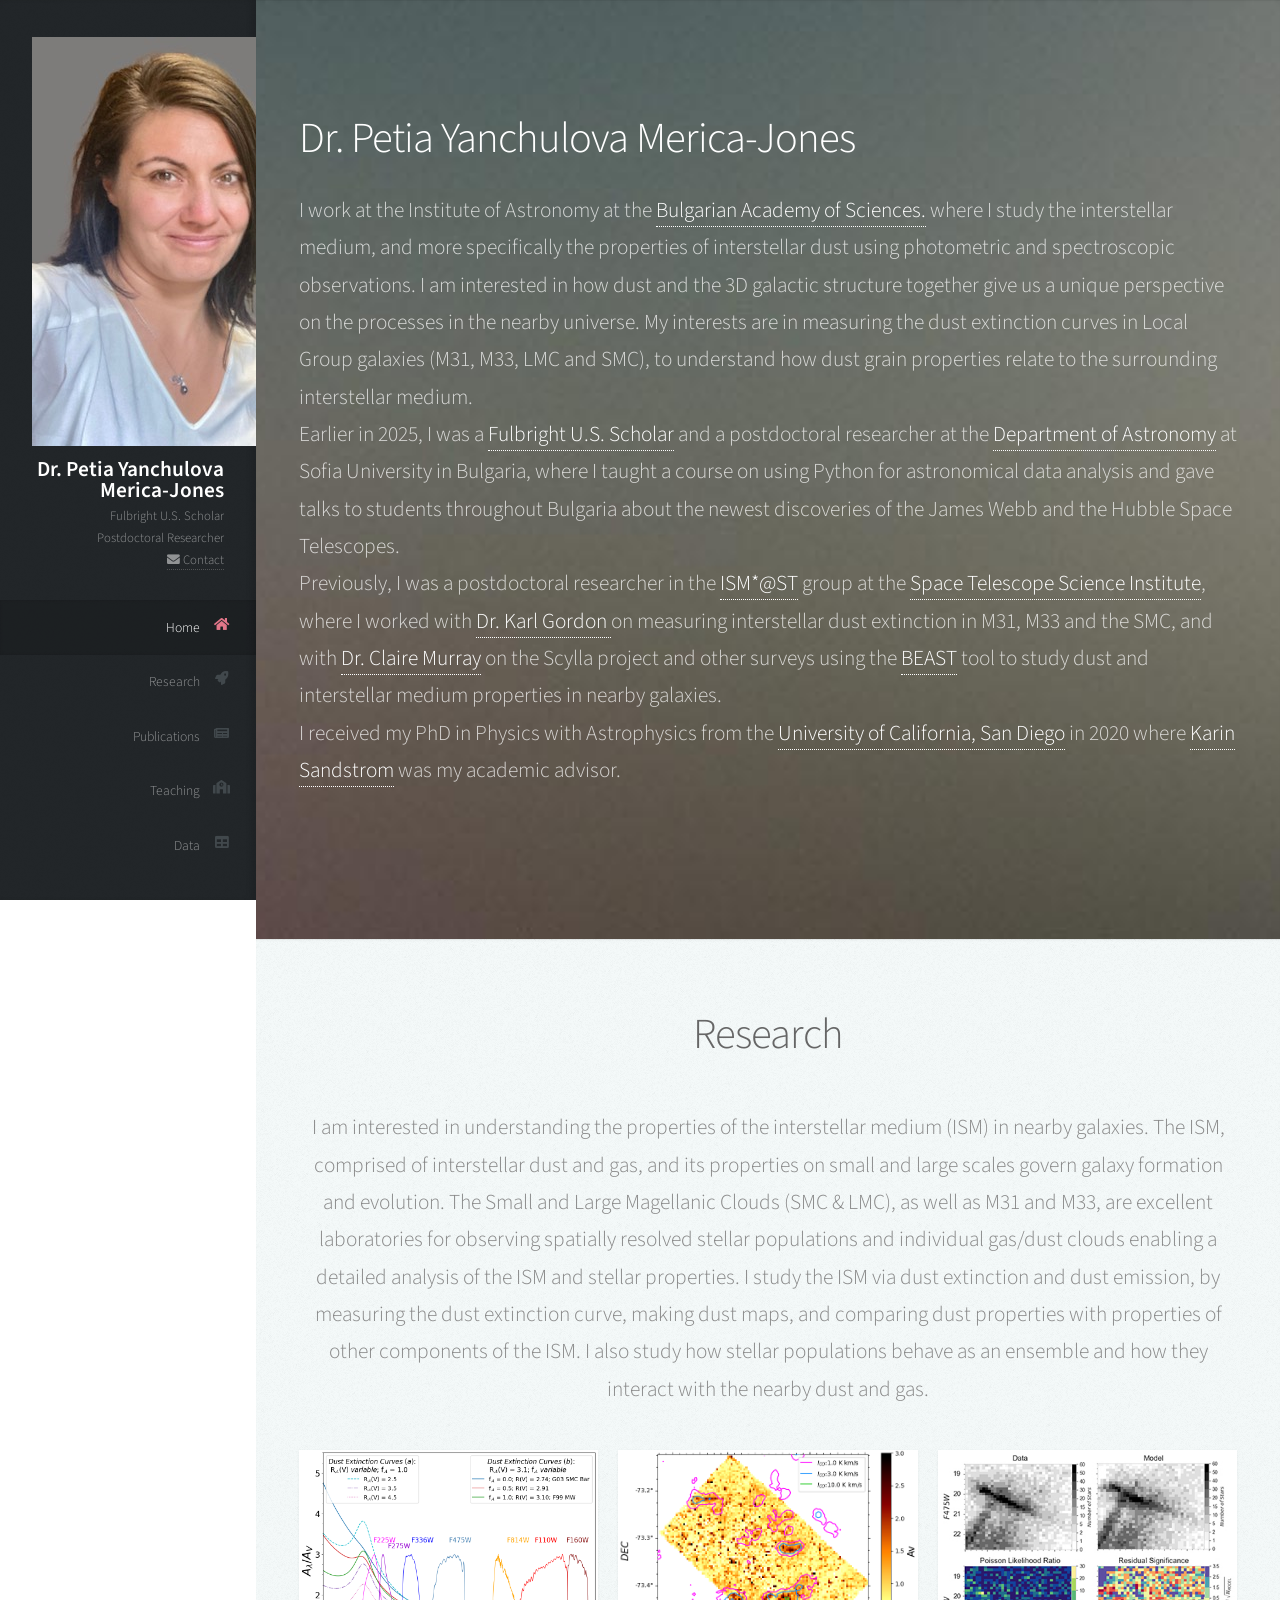
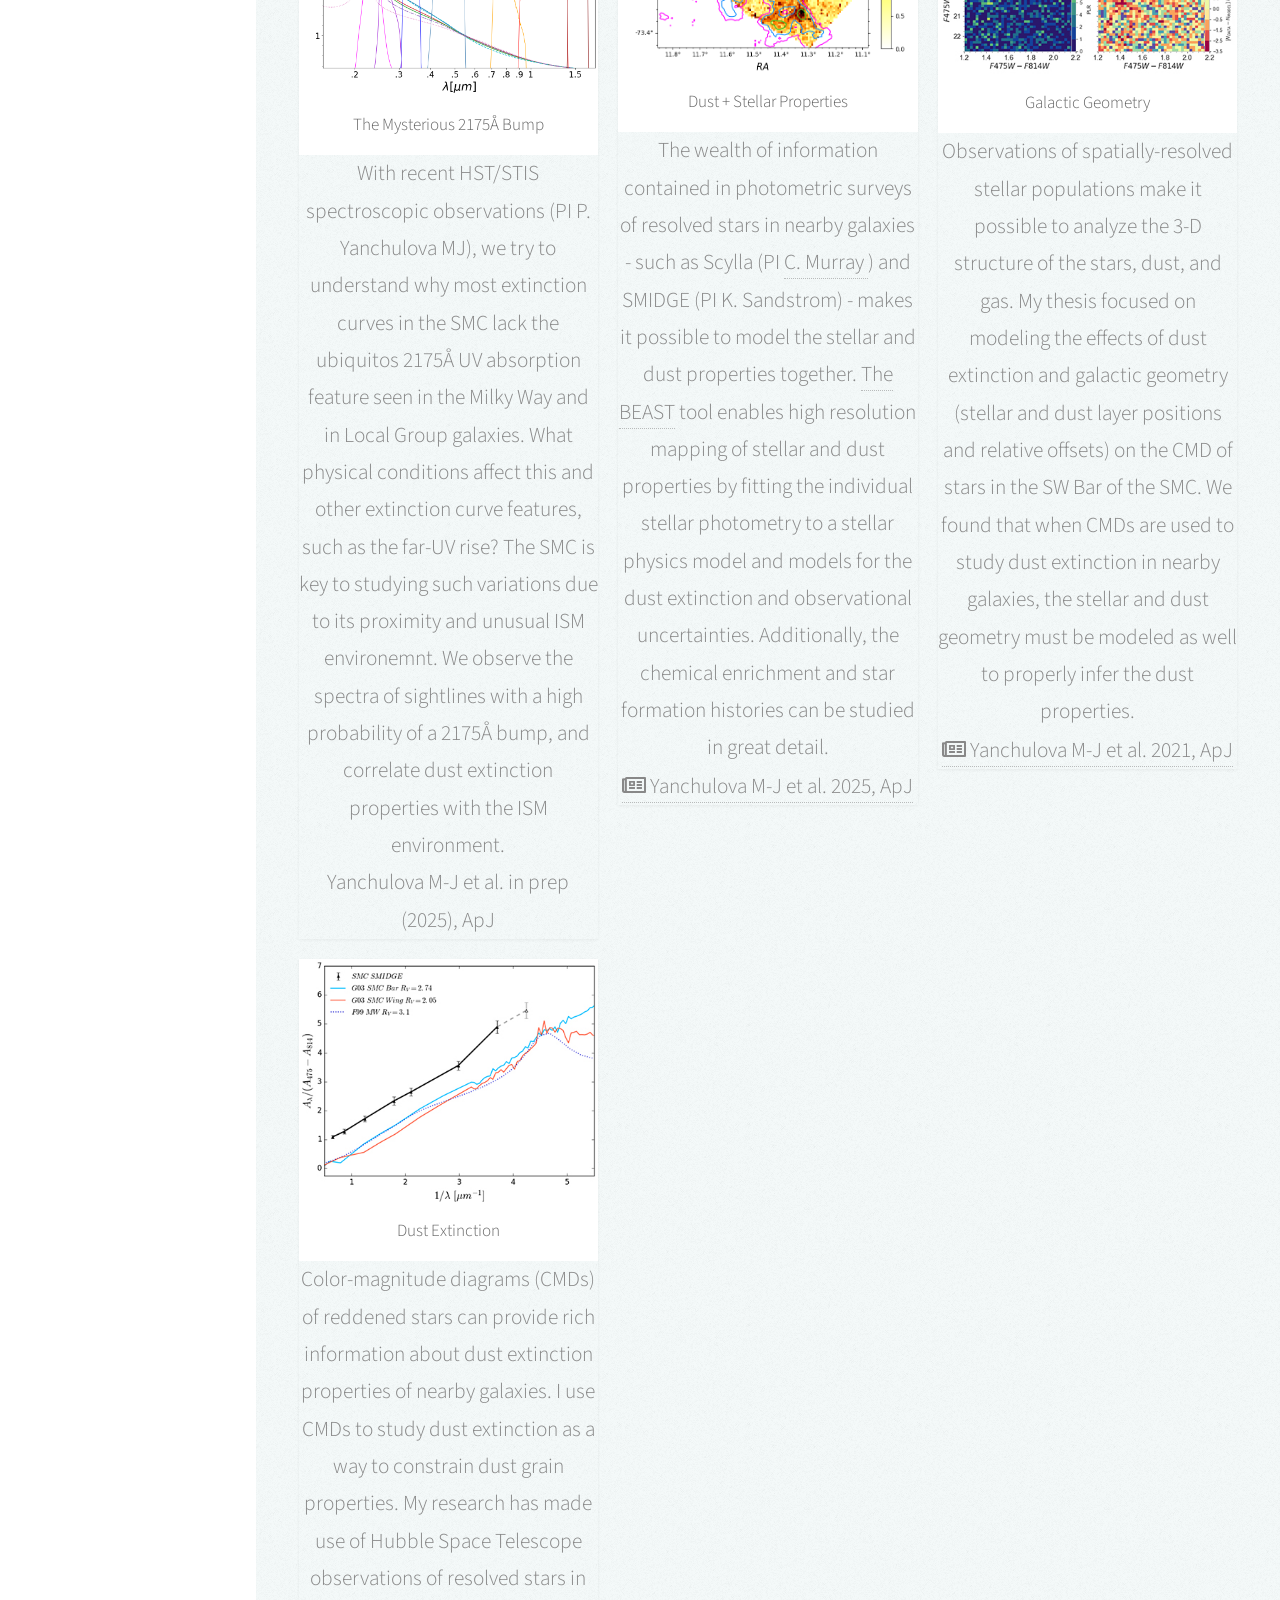
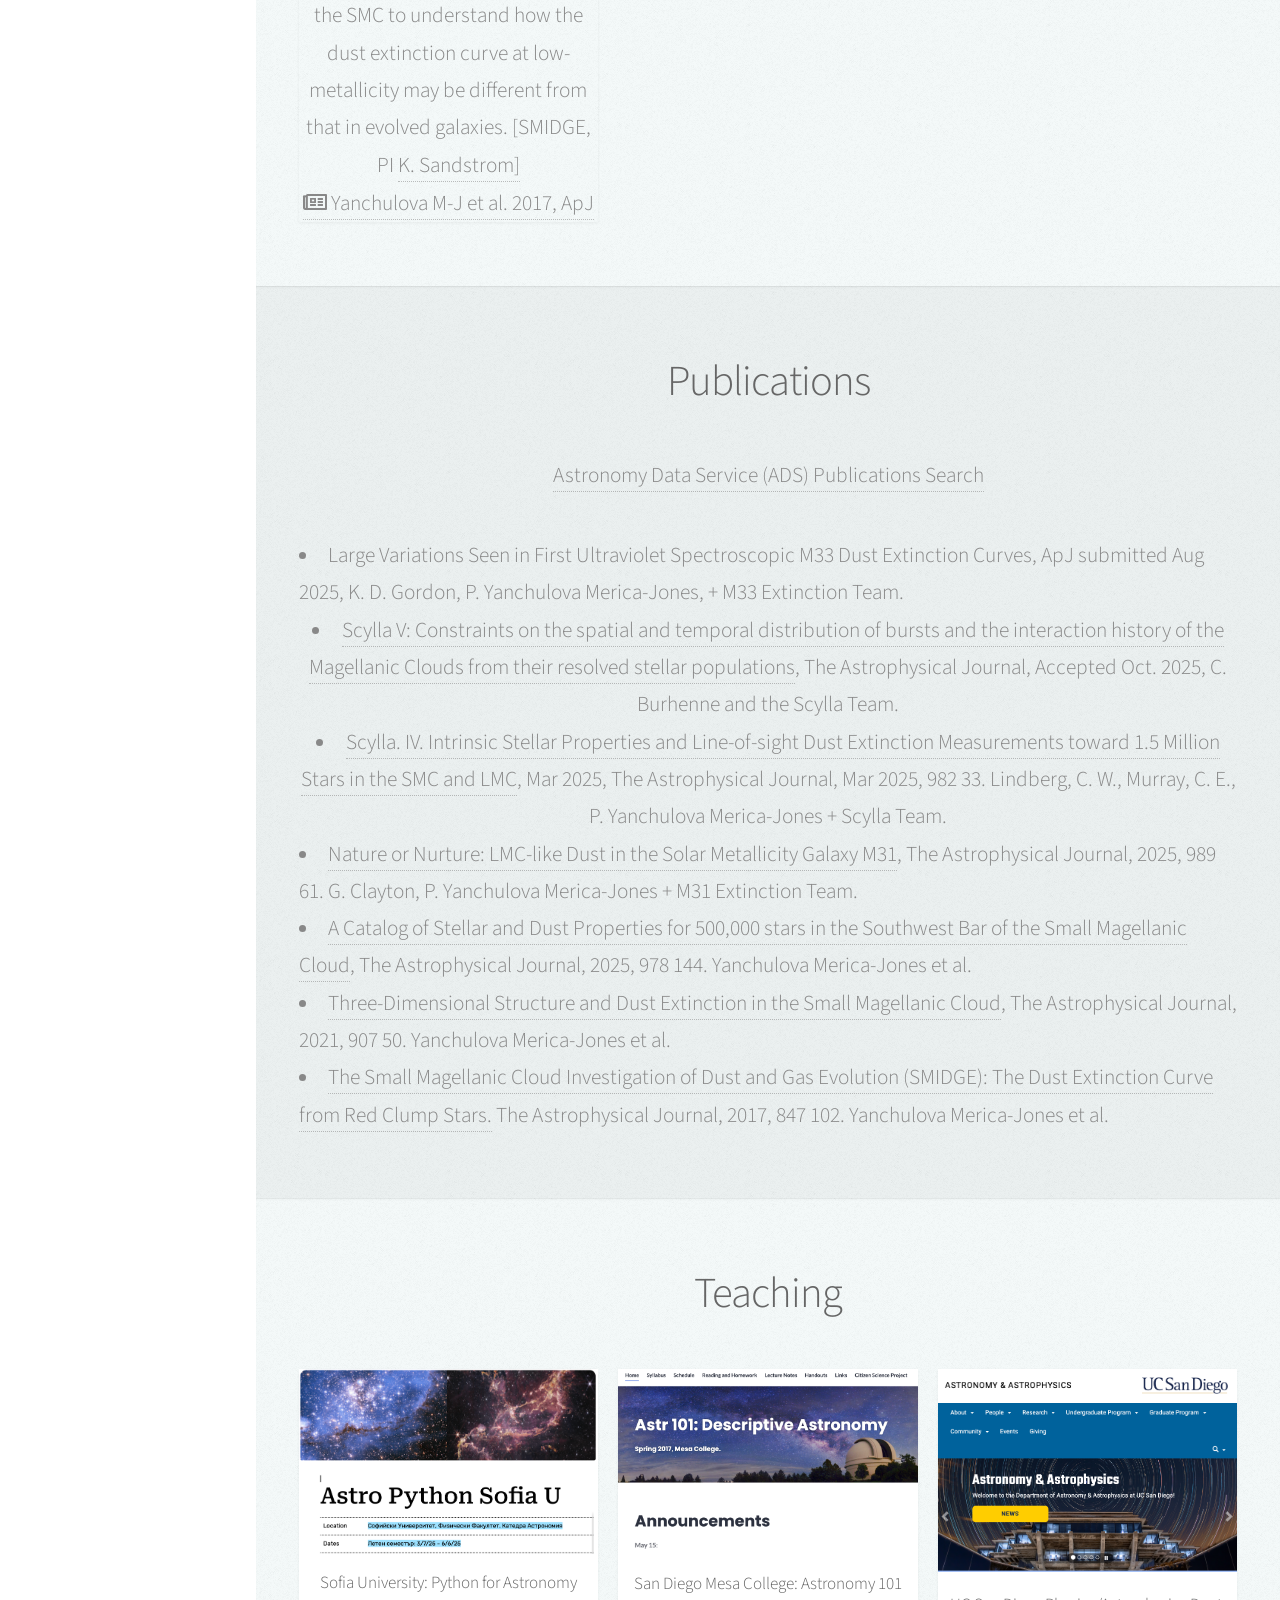
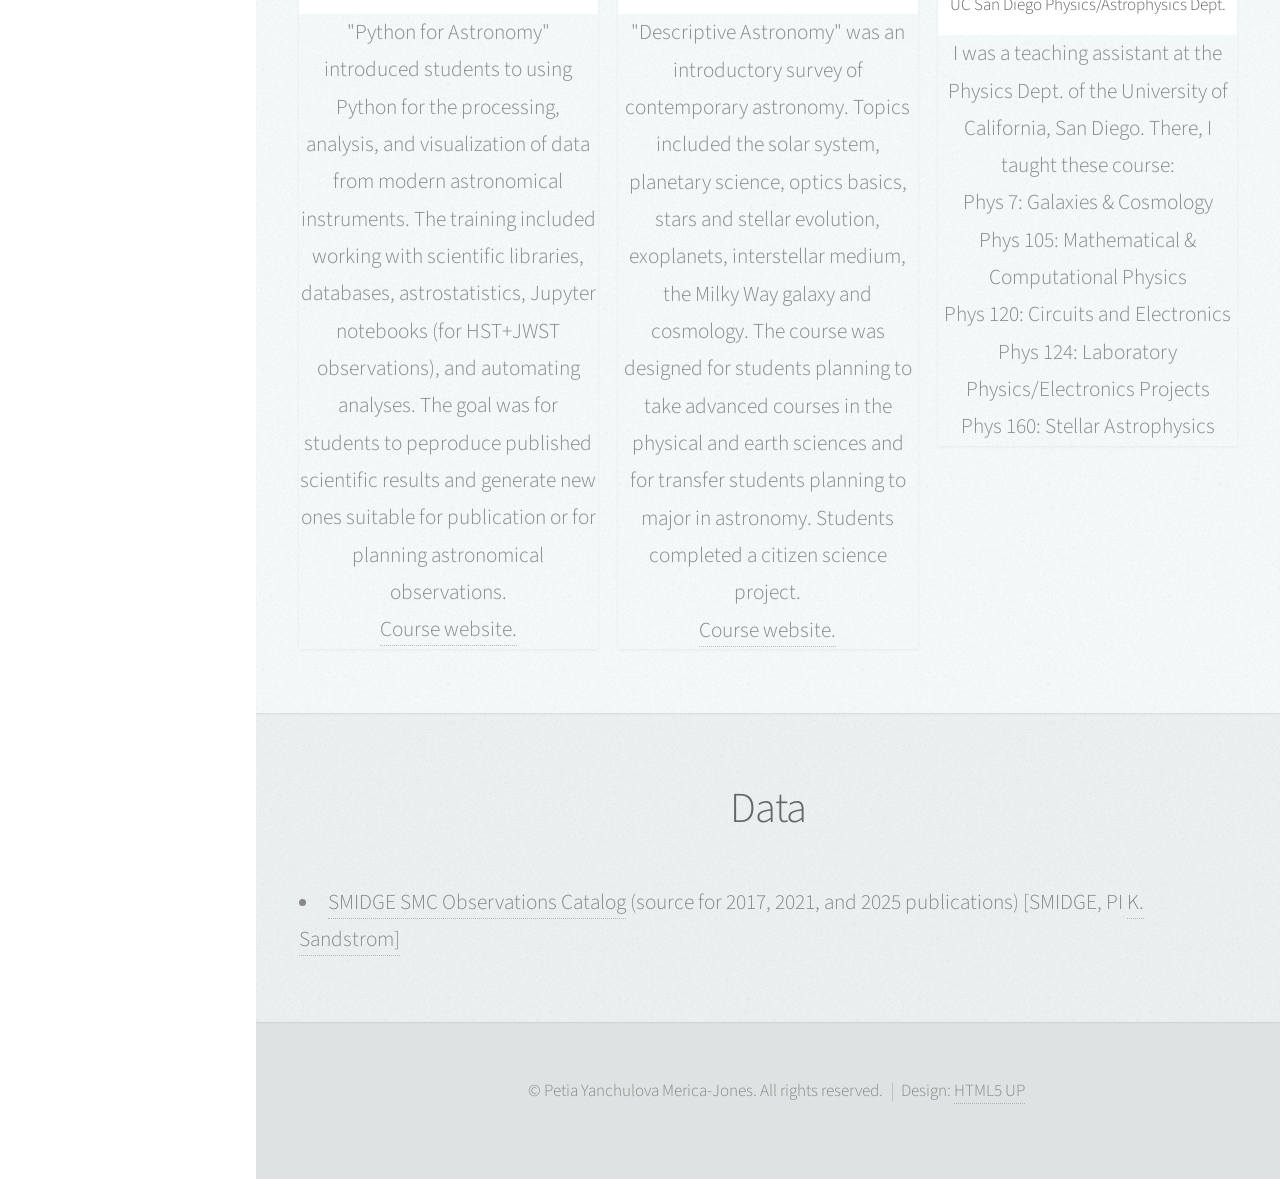
==== index.html @ a38a1e14 "more pub" ====
<!DOCTYPE HTML>
<!--
	Prologue by HTML5 UP
	html5up.net | @ajlkn
	Free for personal and commercial use under the CCA 3.0 license (html5up.net/license)

	<li><a href="#" id="about-link"><span class="icon solid fa-user">CV</span></a></li>
	<li><a href="#contact" id="contact-link"><span class="icon solid fa-envelope">Contact</span></a></li>

-->
<html>
	<head>
		<title>Dr. Yanchulova Merica-Jones | STScI</title>
		<meta charset="utf-8" />
		<meta name="viewport" content="width=device-width, initial-scale=1, user-scalable=no" />
		<link rel="stylesheet" href="assets/css/main.css" />
	</head>
	<body class="is-preload">

		<!-- Header -->
			<div id="header">

				<div class="top">

					<!-- Logo -->
						<div id="logo">
							<img src="images/petia_stsci_2023.jpg"/>
							<h1 id="title">Dr. Petia Yanchulova Merica-Jones</h1>
							<p>Fulbright U.S. Scholar</p>
							<p>Postdoctoral Researcher</p>
							<p><a href="mailto:petiay@gmail.com"> <span class="icon solid fa-envelope">  Contact</span></a>
						</div>

					<!-- Nav -->
						<nav id="nav">
							<ul>
								<li><a href="#top" id="top-link"><span class="icon solid fa-home">Home</span></a></li>
								<li><a href="#research" id="research-link"><span class="icon solid fa-rocket">Research</span></a></li>
								<li><a href="#publications" id="publications-link"><span class="icon solid fa-newspaper">Publications</span></a></li>
								<li><a href="#teaching" id="teaching-link"><span class="icon solid fa-school">Teaching</span></a></li>
								<li><a href="#data" id="data-link"><span class="icon solid fa-table">Data</span></a></li>
							</ul>
						</nav>

				</div>

				<div class="bottom">

					<!-- Social Icons -->
						<ul class="icons">
							<li><a href="https://github.com/petiay/" target="_blank" class="icon brands fa-github"><span class="label">Github</span></a></li>
							<li><a href="https://orcid.org/0000-0002-9912-6046/" target="_blank" class="icon brands fa-id-card-o"><span class="label">ORCID</span></a></li>
						</ul>

				</div>

			</div>

		<!-- Main -->
			<div id="main">

				<!-- Intro -->
					<section id="top" class="one dark cover">
						<div class="container">

							<header>
								<h2 style="text-align:left", class="alt"><strong>Dr. Petia Yanchulova Merica-Jones</strong> </h2>
								<p style="text-align:left" >
									I work at the Institute of Astronomy at the <a href="http://astro.bas.bg/"
									target="_blank">Bulgarian Academy of Sciences.</a> where I study the interstellar
									medium, and more specifically the properties of interstellar dust using photometric
									and spectroscopic observations. I am interested in how dust and the 3D galactic
									structure together give us a unique perspective on the processes in the nearby universe.
									My interests are in measuring the dust extinction curves in Local Group galaxies
									(M31, M33, LMC and SMC), to understand how dust grain properties relate to the
									surrounding interstellar medium. <br />
									Earlier in 2025, I was a <a href="https://www.fulbright.bg" target="_blank">Fulbright U.S. Scholar</a>
									and a postdoctoral researcher at the <a href="http://astro.phys.uni-sofia.bg/"
									target="_blank">Department of Astronomy</a>
									at Sofia University in Bulgaria, where I taught a course on using Python for
									astronomical data analysis and gave talks to students throughout Bulgaria
									about the newest discoveries of the James Webb and the Hubble Space Telescopes. <br />
									Previously, I was a postdoctoral researcher in the
									<a href="https://sites.google.com/view/ism-stsci/" target="_blank">ISM*@ST</a>
									group at the <a href="http://www.stsci.edu/" target="_blank">Space Telescope Science Institute</a>,
									where I worked with <a href="https://karllark.github.io" target = "_blank">Dr. Karl Gordon </a>
									on measuring interstellar dust extinction in M31, M33 and the SMC, and with
									<a href="https://cmurray-astro.github.io/" target="_blank">Dr. Claire Murray</a>
									on the Scylla project and other surveys using the
									<a href="https://beast.readthedocs.io/en/latest/" target="_blank">BEAST</a> tool to
									study dust and interstellar medium properties in nearby galaxies. <br />
									I received my PhD in Physics with Astrophysics from the <a href="https://astro.ucsd.edu"
									target="_blank">University of California, San Diego</a> in 2020 where
									<a href="https://karinsandstrom.github.io/" target="_blank">Karin Sandstrom</a>
									was my academic advisor.</p>
							</header>

							<!-- <footer>
								<a href="#research" class="button scrolly">Learn More</a>
							</footer> -->

						</div>
					</section>

				<!-- Research -->
					<section id="research" class="two">
						<div class="container">

							<header>
								<h2>Research</h2>
							</header>

							<p>I am interested in understanding the properties of the interstellar medium (ISM) in nearby
								galaxies. The ISM, comprised of interstellar dust and gas, and its properties on small
								and large scales govern galaxy formation and evolution. The Small and Large Magellanic
								Clouds (SMC & LMC), as well as M31 and M33, are excellent laboratories for
								observing spatially resolved stellar populations and individual gas/dust clouds enabling
								a detailed analysis of the ISM and stellar properties. I study the ISM via dust
								extinction and dust emission, by measuring the dust extinction curve, making dust maps,
								and comparing dust properties with properties of other components of the ISM. I also
								study how stellar populations behave as an ensemble and how they interact with the
								nearby dust and gas.</p>

							<div class="row">
								<div class="col-4 col-12-mobile">
									<article class="item">
										<a href="#" class="image fit"><img src="images/rv_fa_vary_bands.png" alt="" /></a>
										<header>
											<h3>The Mysterious 2175&angst; Bump</h3>
										</header>
										<p>
											With recent HST/STIS spectroscopic observations (PI P. Yanchulova MJ),
											we try to understand why most extinction curves in the SMC lack the
											ubiquitos 2175&angst; UV absorption feature seen in the
											Milky Way and in Local Group galaxies. What physical conditions affect
											this and other extinction curve features, such as the far-UV rise? The SMC
											is key to studying such variations due to its proximity and unusual ISM
											environemnt. We observe the spectra of sightlines with a high probability
											of a 2175&angst; bump, and correlate dust extinction properties with
											the ISM environment. <br />
											Yanchulova M-J et al. in prep (2025), ApJ</span></a>
										</p>
									</article>
								</div>


								<div class="col-4 col-12-mobile">
									<article class="item">
										<a href="#" class="image fit"><img src="images/co_av_map_contours_full_grid_deg.png" alt="" /></a>
										<header>
											<h3>Dust + Stellar Properties</h3>
										</header>
										<p>
											The wealth of information contained in photometric surveys of resolved stars
											in nearby galaxies - such as Scylla
											(PI <a href="https://cmurray-astro.github.io/#" target="_blank">C. Murray </a>)
											and SMIDGE (PI K. Sandstrom) - makes it possible to model the stellar and dust properties together.
											<a href="https://github.com/BEAST-Fitting/beast" target="_blank">The BEAST</a>
											tool enables high resolution mapping of stellar and dust properties
											by fitting the individual stellar photometry to a stellar physics model
											and models for the dust extinction and observational uncertainties.
											Additionally, the chemical enrichment and star formation histories can be
											studied in great detail. <br />
											<a href="https://ui.adsabs.harvard.edu/abs/2025ApJ...978..144Y/abstract" target="_blank"><span class="icon regular fa-newspaper">  Yanchulova M-J et al. 2025, ApJ</span></a>
										</p>
									</article>
								</div>
								<div class="col-4 col-12-mobile">
									<article class="item">
										<a href="#" class="image fit"><img src="images/smc_cmd_panel_sm.jpg" alt="" /></a>
										<header>
											<h3>Galactic Geometry</h3>
										</header>
										<p> Observations of spatially-resolved stellar populations make it possible to
											analyze the 3-D structure of the stars, dust, and gas. My thesis focused on
											modeling the effects of dust extinction and galactic geometry (stellar and
											dust layer positions and relative offsets) on the CMD of stars	in the SW
											Bar of the SMC. We found that when CMDs are used to study dust extinction in
											nearby galaxies, the stellar and dust geometry must be modeled as well to
											properly infer the dust properties. <br />
											<a href="https://ui.adsabs.harvard.edu/abs/2020arXiv201011181Y/abstract" target="_blank"><span class="icon regular fa-newspaper">  Yanchulova M-J et al. 2021, ApJ</span></a>
											<!-- One advantage of
											photometry-based dust extinction measurements is that they provide an
											independent way to measure the dust mass inferred from IR emission through
											dust modelling. -->
										</p>
									</article>
								</div>
								<div class="col-4 col-12-mobile">
									<article class="item">
										<a href="#" class="image fit"><img src="images/smc_rc_curves_sm.jpg" alt="" /></a>
										<header>
											<h3>Dust Extinction</h3>
										</header>
										<p> Color-magnitude diagrams (CMDs) of reddened stars can provide rich
											information about dust extinction properties of nearby galaxies. I use CMDs
											to study dust extinction as a way to constrain dust grain properties. My
											research has made use of Hubble Space Telescope observations of resolved
											stars in the SMC to understand how the dust extinction curve at
											low-metallicity may be different from that in evolved galaxies.
											[SMIDGE, PI <a href="https://karinsandstrom.github.io/" target="_blank">K. Sandstrom] </a><br />
											<a href="https://ui.adsabs.harvard.edu/abs/2017ApJ...847..102Y/abstract" target="_blank"><span class="icon regular fa-newspaper">  Yanchulova M-J et al. 2017, ApJ</span></a>
										</p>
									</article>
								</div>
							</div>

						</div>
					</section>

				<!-- Publications -->
					<section id="publications" class="three">
						<div class="container">

							<header>
								<h2>Publications</h2>
							</header>

							<p><a href="https://ui.adsabs.harvard.edu/search/q=author%3A(%22Yanchulova%22%20OR%20%22Yanchulova%20Merica-Jones%2C%20Petia%22)&sort=date%20desc%2C%20bibcode%20desc&p_=0" target="_blank">Astronomy Data Service (ADS) Publications Search</a></p>

									<li style="text-align:left;">Large Variations Seen in First Ultraviolet Spectroscopic M33 Dust
										Extinction Curves, ApJ submitted Aug 2025, K. D. Gordon, P. Yanchulova Merica-Jones,
										+ M33 Extinction Team.  </li>
									<li style="..."><a href="https://ui.adsabs.harvard.edu/link_gateway/2025arXiv251102947B/EPRINT_PDF"
										target="_blank">Scylla V: Constraints on the spatial and temporal distribution
										of bursts and the interaction history of the Magellanic Clouds from their
										resolved stellar populations</a>, The Astrophysical Journal, Accepted Oct. 2025,
										C. Burhenne and the Scylla Team.</li>
									<li style="..."><a href=""
										target="_blank">Scylla. IV. Intrinsic Stellar Properties and Line-of-sight Dust
										Extinction Measurements toward 1.5 Million Stars in the SMC and LMC</a>, Mar 2025,
										The Astrophysical Journal, Mar 2025, 982 33. Lindberg, C. W., Murray, C. E.,
										P. Yanchulova Merica-Jones + Scylla Team.
										</li>
									<li style="text-align:left"><a href="https://iopscience.iop.org/article/10.3847/1538-4357/adef45"
										target="_blank">Nature or Nurture: LMC-like Dust in the Solar Metallicity
										Galaxy M31</a>, The Astrophysical Journal, 2025, 989 61. G. Clayton,
										P. Yanchulova Merica-Jones + M31 Extinction Team. </li>
									<li style="text-align:left"><a href="https://ui.adsabs.harvard.edu/abs/2025ApJ...978..144Y/abstract"
										target="_blank">A Catalog of Stellar and Dust Properties for 500,000 stars in
										the Southwest Bar of the Small Magellanic Cloud</a>, The Astrophysical Journal,
										2025, 978 144. Yanchulova Merica-Jones et al. </li>
									<li style="text-align:left"><a href="https://ui.adsabs.harvard.edu/abs/2021ApJ...907...50Y/abstract"
										target="_blank">Three-Dimensional Structure and Dust Extinction in the
										Small Magellanic Cloud</a>, The Astrophysical Journal, 2021, 907 50. Yanchulova
										Merica-Jones et al. </li>
									<li style="text-align:left"><a href="https://ui.adsabs.harvard.edu/abs/2017ApJ...847..102Y/abstract"
										target="_blank">The Small Magellanic Cloud Investigation of Dust and Gas
										Evolution (SMIDGE): The Dust Extinction Curve from Red Clump Stars.</a> The
										Astrophysical Journal, 2017, 847 102. Yanchulova Merica-Jones et al.</li>
						</div>
					</section>

				<!-- Teaching -->
					<section id="teaching" class="two">
						<div class="container">

							<header>
								<h2>Teaching</h2>
							</header>

							<div class="row">
								<div class="col-4 col-12-mobile">
									<article class="item">
										<a href="#" class="image fit"><img src="images/python_astro_course_su.png" alt="" /></a>
										<header>
											<h3>Sofia University: Python for Astronomy</h3>
										</header>
										<p>
											"Python for Astronomy" introduced students to using Python for the processing,
											analysis, and visualization of data from modern astronomical instruments.
											The training included working with scientific libraries, databases,
											astrostatistics, Jupyter notebooks (for HST+JWST observations), and
											automating analyses. The goal was for students to реproduce published
											scientific results and generate new ones suitable for publication or for
											planning astronomical observations. <br />
											<a href="https://docs.google.com/document/d/10xjzrFeqm5jGZluXE59zGg_S-NEKFUa2pqZrw3KDKjk/edit?tab=t.vzjaxxn6xccl"
										target="_blank">Course website.</a>
										</p>
									</article>
								</div>

								<div class="col-4 col-12-mobile">
									<article class="item">
										<a href="#" class="image fit"><img src="images/astro_101_course_mesa.png" alt="" /></a>
										<header>
											<h3>San Diego Mesa College: Astronomy 101</h3>
										</header>
										<p>
											"Descriptive Astronomy" was an introductory survey of contemporary astronomy.
											Topics included the solar system, planetary science, optics basics, stars and
											stellar evolution, exoplanets, interstellar medium, the Milky Way galaxy and
											cosmology. The course was designed for students planning to take advanced
											courses in the physical and earth sciences and for transfer students
											planning to major in astronomy. Students completed a citizen science project. <br />
											<a href="https://astr101.wordpress.com" target="_blank">Course website.</a>
										</p>
									</article>
								</div>

								<div class="col-4 col-12-mobile">
									<article class="item">
										<a href="#" class="image fit"><img src="images/ucsd_astro_physics.png" alt="" /></a>
										<header>
											<h3>UC San Diego Physics/Astrophysics Dept.</h3>
										</header>
										<p>
											I was a teaching assistant at the Physics Dept. of the University of
											California, San Diego. There, I taught these course: <br />
											Phys 7:   Galaxies & Cosmology <br />
											Phys 105: Mathematical & Computational Physics <br />
											Phys 120: Circuits and Electronics <br />
											Phys 124: Laboratory Physics/Electronics Projects <br />
											Phys 160: Stellar Astrophysics <br />
										</p>
									</article>
								</div>

							</div>
						</div>
					</section>


				<!-- Data -->
					<section id="data" class="three">
						<div class="container">

							<header>
								<h2>Data</h2>
							</header>

									<li style="text-align:left"><a href="https://tinyurl.com/smc-smidge"
										target="_blank">SMIDGE SMC Observations Catalog</a> (source for 2017, 2021, and 2025 publications)
									[SMIDGE, PI <a href="https://karinsandstrom.github.io/" target="_blank">K. Sandstrom] </a> </li>

						</div>
					</section>
			</div>

		<!-- Footer -->
			<div id="footer">

				<!-- Copyright -->
					<ul class="copyright">
						<li>&copy; Petia Yanchulova Merica-Jones. All rights reserved.</li><li>Design: <a href="http://html5up.net" target="_blank">HTML5 UP</a></li>
					</ul>

			</div>

		<!-- Scripts -->
			<script src="assets/js/jquery.min.js"></script>
			<script src="assets/js/jquery.scrolly.min.js"></script>
			<script src="assets/js/jquery.scrollex.min.js"></script>
			<script src="assets/js/browser.min.js"></script>
			<script src="assets/js/breakpoints.min.js"></script>
			<script src="assets/js/util.js"></script>
			<script src="assets/js/main.js"></script>

	</body>
</html>
---- assets/css/main.css ----
@import url("fontawesome-all.min.css");
@import url("https://fonts.googleapis.com/css?family=Source+Sans+Pro:300,300italic,400,600");

/*
	Prologue by HTML5 UP
	html5up.net | @ajlkn
	Free for personal and commercial use under the CCA 3.0 license (html5up.net/license)
*/

html, body, div, span, applet, object,
iframe, h1, h2, h3, h4, h5, h6, p, blockquote,
pre, a, abbr, acronym, address, big, cite,
code, del, dfn, em, img, ins, kbd, q, s, samp,
small, strike, strong, sub, sup, tt, var, b,
u, i, center, dl, dt, dd, ol, ul, li, fieldset,
form, label, legend, table, caption, tbody,
tfoot, thead, tr, th, td, article, aside,
canvas, details, embed, figure, figcaption,
footer, header, hgroup, menu, nav, output, ruby,
section, summary, time, mark, audio, video {
	margin: 0;
	padding: 0;
	border: 0;
	font-size: 100%;
	font: inherit;
	vertical-align: baseline;}

article, aside, details, figcaption, figure,
footer, header, hgroup, menu, nav, section {
	display: block;}

body {
	line-height: 1;
}

ol, ul {
	list-style: none;
}

blockquote, q {
	quotes: none;
}

	blockquote:before, blockquote:after, q:before, q:after {
		content: '';
		content: none;
	}

table {
	border-collapse: collapse;
	border-spacing: 0;
}

body {
	-webkit-text-size-adjust: none;
}

mark {
	background-color: transparent;
	color: inherit;
}

input::-moz-focus-inner {
	border: 0;
	padding: 0;
}

input, select, textarea {
	-moz-appearance: none;
	-webkit-appearance: none;
	-ms-appearance: none;
	appearance: none;
}

/* Basic */

	html {
		box-sizing: border-box;
	}

	*, *:before, *:after {
		box-sizing: inherit;
	}

	body {
		background: #fff;
		font-family: 'Source Sans Pro', sans-serif;
		font-size: 19pt;
		font-weight: 300;
		line-height: 1.75em;
		color: #888;
	}

		body.is-preload *, body.is-preload *:before, body.is-preload *:after {
			-moz-animation: none !important;
			-webkit-animation: none !important;
			-ms-animation: none !important;
			animation: none !important;
			-moz-transition: none !important;
			-webkit-transition: none !important;
			-ms-transition: none !important;
			transition: none !important;
		}

	input, textarea, select {
		font-family: 'Source Sans Pro', sans-serif;
		font-size: 19pt;
		font-weight: 300;
		line-height: 1.75em;
		color: #888;
	}

	h1, h2, h3, h4, h5, h6 {
		font-weight: 300;
		color: #666;
		line-height: 1.5em;
	}

	h1 a, h2 a, h3 a, h4 a, h5 a, h6 a {
		color: inherit;
		text-decoration: none;
	}

		h1 a strong, h2 a strong, h3 a strong, h4 a strong, h5 a strong, h6 a strong {
			color: #333;
		}

	h2 {
		font-size: 2em;
		letter-spacing: -1px;
	}

		h2.alt {
			color: #888;
		}

			h2.alt strong {
				color: #666;
			}

	h3 {
		font-size: 1.5em;
	}

	header {
		margin: 0 0 2em 0;
	}

		header > p {
			margin: 1em 0 0 0;
		}

	footer {
		margin: 2em 0 0 0;
	}

	strong, b {
		font-weight: 300;
		color: #666;
	}

	em, i {
		font-style: italic;
	}

	a {
		text-decoration: none;
		color: inherit;
		border-bottom: dotted 1px rgba(128, 128, 128, 0.5);
		-moz-transition: color 0.35s ease-in-out, border-bottom-color 0.35s ease-in-out;
		-webkit-transition: color 0.35s ease-in-out, border-bottom-color 0.35s ease-in-out;
		-ms-transition: color 0.35s ease-in-out, border-bottom-color 0.35s ease-in-out;
		transition: color 0.35s ease-in-out, border-bottom-color 0.35s ease-in-out;
		outline: 0;
	}

		a:hover {
			color: #E27689;
			border-bottom-color: rgba(255, 255, 255, 0);
		}

	sub {
		position: relative;
		top: 0.5em;
		font-size: 0.8em;
	}

	sup {
		position: relative;
		top: -0.5em;
		font-size: 0.8em;
	}

	hr {
		border: 0;
		border-top: solid 1px #ddd;
	}

	blockquote {
		border-left: solid 0.5em #ddd;
		padding: 1em 0 1em 2em;
		font-style: italic;
	}

	p, ul, ol, dl, table {
		margin-bottom: 2em;
	}

	br.clear {
		clear: both;
	}

/* Container */

	.container {
		margin: 0 auto;
		max-width: 100%;
		width: 1400px;
	}

		@media screen and (min-width: 961px) and (max-width: 1880px) {

			.container {
				width: 1200px;
			}

		}

		@media screen and (min-width: 961px) and (max-width: 1620px) {

			.container {
				width: 960px;
			}

		}

		@media screen and (min-width: 961px) and (max-width: 1320px) {

			.container {
				width: 100%;
			}

		}

		@media screen and (max-width: 960px) {

			.container {
				width: 100%;
			}

		}

		@media screen and (max-width: 736px) {

			.container {
				width: 100%;
			}

		}

/* Row */

	.row {
		display: flex;
		flex-wrap: wrap;
		box-sizing: border-box;
		align-items: stretch;
	}

		.row > * {
			box-sizing: border-box;
		}

		.row.gtr-uniform > * > :last-child {
			margin-bottom: 0;
		}

		.row.aln-left {
			justify-content: flex-start;
		}

		.row.aln-center {
			justify-content: center;
		}

		.row.aln-right {
			justify-content: flex-end;
		}

		.row.aln-top {
			align-items: flex-start;
		}

		.row.aln-middle {
			align-items: center;
		}

		.row.aln-bottom {
			align-items: flex-end;
		}

		.row > .imp {
			order: -1;
		}

		.row > .col-1 {
			width: 8.33333%;
		}

		.row > .off-1 {
			margin-left: 8.33333%;
		}

		.row > .col-2 {
			width: 16.66667%;
		}

		.row > .off-2 {
			margin-left: 16.66667%;
		}

		.row > .col-3 {
			width: 25%;
		}

		.row > .off-3 {
			margin-left: 25%;
		}

		.row > .col-4 {
			width: 33.33333%;
		}

		.row > .off-4 {
			margin-left: 33.33333%;
		}

		.row > .col-5 {
			width: 41.66667%;
		}

		.row > .off-5 {
			margin-left: 41.66667%;
		}

		.row > .col-6 {
			width: 50%;
		}

		.row > .off-6 {
			margin-left: 50%;
		}

		.row > .col-7 {
			width: 58.33333%;
		}

		.row > .off-7 {
			margin-left: 58.33333%;
		}

		.row > .col-8 {
			width: 66.66667%;
		}

		.row > .off-8 {
			margin-left: 66.66667%;
		}

		.row > .col-9 {
			width: 75%;
		}

		.row > .off-9 {
			margin-left: 75%;
		}

		.row > .col-10 {
			width: 83.33333%;
		}

		.row > .off-10 {
			margin-left: 83.33333%;
		}

		.row > .col-11 {
			width: 91.66667%;
		}

		.row > .off-11 {
			margin-left: 91.66667%;
		}

		.row > .col-12 {
			width: 100%;
		}

		.row > .off-12 {
			margin-left: 100%;
		}

		.row.gtr-0 {
			margin-top: 0px;
			margin-left: 0px;
		}

			.row.gtr-0 > * {
				padding: 0px 0 0 0px;
			}

			.row.gtr-0.gtr-uniform {
				margin-top: 0px;
			}

				.row.gtr-0.gtr-uniform > * {
					padding-top: 0px;
				}

		.row.gtr-25 {
			margin-top: -10px;
			margin-left: -10px;
		}

			.row.gtr-25 > * {
				padding: 10px 0 0 10px;
			}

			.row.gtr-25.gtr-uniform {
				margin-top: -10px;
			}

				.row.gtr-25.gtr-uniform > * {
					padding-top: 10px;
				}

		.row.gtr-50 {
			margin-top: -20px;
			margin-left: -20px;
		}

			.row.gtr-50 > * {
				padding: 20px 0 0 20px;
			}

			.row.gtr-50.gtr-uniform {
				margin-top: -20px;
			}

				.row.gtr-50.gtr-uniform > * {
					padding-top: 20px;
				}

		.row {
			margin-top: -40px;
			margin-left: -40px;
		}

			.row > * {
				padding: 40px 0 0 40px;
			}

			.row.gtr-uniform {
				margin-top: -40px;
			}

				.row.gtr-uniform > * {
					padding-top: 40px;
				}

		.row.gtr-150 {
			margin-top: -60px;
			margin-left: -60px;
		}

			.row.gtr-150 > * {
				padding: 60px 0 0 60px;
			}

			.row.gtr-150.gtr-uniform {
				margin-top: -60px;
			}

				.row.gtr-150.gtr-uniform > * {
					padding-top: 60px;
				}

		.row.gtr-200 {
			margin-top: -80px;
			margin-left: -80px;
		}

			.row.gtr-200 > * {
				padding: 80px 0 0 80px;
			}

			.row.gtr-200.gtr-uniform {
				margin-top: -80px;
			}

				.row.gtr-200.gtr-uniform > * {
					padding-top: 80px;
				}

		@media screen and (min-width: 961px) and (max-width: 1880px) {

			.row {
				display: flex;
				flex-wrap: wrap;
				box-sizing: border-box;
				align-items: stretch;
			}

				.row > * {
					box-sizing: border-box;
				}

				.row.gtr-uniform > * > :last-child {
					margin-bottom: 0;
				}

				.row.aln-left {
					justify-content: flex-start;
				}

				.row.aln-center {
					justify-content: center;
				}

				.row.aln-right {
					justify-content: flex-end;
				}

				.row.aln-top {
					align-items: flex-start;
				}

				.row.aln-middle {
					align-items: center;
				}

				.row.aln-bottom {
					align-items: flex-end;
				}

				.row > .imp-wide {
					order: -1;
				}

				.row > .col-1-wide {
					width: 8.33333%;
				}

				.row > .off-1-wide {
					margin-left: 8.33333%;
				}

				.row > .col-2-wide {
					width: 16.66667%;
				}

				.row > .off-2-wide {
					margin-left: 16.66667%;
				}

				.row > .col-3-wide {
					width: 25%;
				}

				.row > .off-3-wide {
					margin-left: 25%;
				}

				.row > .col-4-wide {
					width: 33.33333%;
				}

				.row > .off-4-wide {
					margin-left: 33.33333%;
				}

				.row > .col-5-wide {
					width: 41.66667%;
				}

				.row > .off-5-wide {
					margin-left: 41.66667%;
				}

				.row > .col-6-wide {
					width: 50%;
				}

				.row > .off-6-wide {
					margin-left: 50%;
				}

				.row > .col-7-wide {
					width: 58.33333%;
				}

				.row > .off-7-wide {
					margin-left: 58.33333%;
				}

				.row > .col-8-wide {
					width: 66.66667%;
				}

				.row > .off-8-wide {
					margin-left: 66.66667%;
				}

				.row > .col-9-wide {
					width: 75%;
				}

				.row > .off-9-wide {
					margin-left: 75%;
				}

				.row > .col-10-wide {
					width: 83.33333%;
				}

				.row > .off-10-wide {
					margin-left: 83.33333%;
				}

				.row > .col-11-wide {
					width: 91.66667%;
				}

				.row > .off-11-wide {
					margin-left: 91.66667%;
				}

				.row > .col-12-wide {
					width: 100%;
				}

				.row > .off-12-wide {
					margin-left: 100%;
				}

				.row.gtr-0 {
					margin-top: 0px;
					margin-left: 0px;
				}

					.row.gtr-0 > * {
						padding: 0px 0 0 0px;
					}

					.row.gtr-0.gtr-uniform {
						margin-top: 0px;
					}

						.row.gtr-0.gtr-uniform > * {
							padding-top: 0px;
						}

				.row.gtr-25 {
					margin-top: -10px;
					margin-left: -10px;
				}

					.row.gtr-25 > * {
						padding: 10px 0 0 10px;
					}

					.row.gtr-25.gtr-uniform {
						margin-top: -10px;
					}

						.row.gtr-25.gtr-uniform > * {
							padding-top: 10px;
						}

				.row.gtr-50 {
					margin-top: -20px;
					margin-left: -20px;
				}

					.row.gtr-50 > * {
						padding: 20px 0 0 20px;
					}

					.row.gtr-50.gtr-uniform {
						margin-top: -20px;
					}

						.row.gtr-50.gtr-uniform > * {
							padding-top: 20px;
						}

				.row {
					margin-top: -40px;
					margin-left: -40px;
				}

					.row > * {
						padding: 40px 0 0 40px;
					}

					.row.gtr-uniform {
						margin-top: -40px;
					}

						.row.gtr-uniform > * {
							padding-top: 40px;
						}

				.row.gtr-150 {
					margin-top: -60px;
					margin-left: -60px;
				}

					.row.gtr-150 > * {
						padding: 60px 0 0 60px;
					}

					.row.gtr-150.gtr-uniform {
						margin-top: -60px;
					}

						.row.gtr-150.gtr-uniform > * {
							padding-top: 60px;
						}

				.row.gtr-200 {
					margin-top: -80px;
					margin-left: -80px;
				}

					.row.gtr-200 > * {
						padding: 80px 0 0 80px;
					}

					.row.gtr-200.gtr-uniform {
						margin-top: -80px;
					}

						.row.gtr-200.gtr-uniform > * {
							padding-top: 80px;
						}

		}

		@media screen and (min-width: 961px) and (max-width: 1620px) {

			.row {
				display: flex;
				flex-wrap: wrap;
				box-sizing: border-box;
				align-items: stretch;
			}

				.row > * {
					box-sizing: border-box;
				}

				.row.gtr-uniform > * > :last-child {
					margin-bottom: 0;
				}

				.row.aln-left {
					justify-content: flex-start;
				}

				.row.aln-center {
					justify-content: center;
				}

				.row.aln-right {
					justify-content: flex-end;
				}

				.row.aln-top {
					align-items: flex-start;
				}

				.row.aln-middle {
					align-items: center;
				}

				.row.aln-bottom {
					align-items: flex-end;
				}

				.row > .imp-normal {
					order: -1;
				}

				.row > .col-1-normal {
					width: 8.33333%;
				}

				.row > .off-1-normal {
					margin-left: 8.33333%;
				}

				.row > .col-2-normal {
					width: 16.66667%;
				}

				.row > .off-2-normal {
					margin-left: 16.66667%;
				}

				.row > .col-3-normal {
					width: 25%;
				}

				.row > .off-3-normal {
					margin-left: 25%;
				}

				.row > .col-4-normal {
					width: 33.33333%;
				}

				.row > .off-4-normal {
					margin-left: 33.33333%;
				}

				.row > .col-5-normal {
					width: 41.66667%;
				}

				.row > .off-5-normal {
					margin-left: 41.66667%;
				}

				.row > .col-6-normal {
					width: 50%;
				}

				.row > .off-6-normal {
					margin-left: 50%;
				}

				.row > .col-7-normal {
					width: 58.33333%;
				}

				.row > .off-7-normal {
					margin-left: 58.33333%;
				}

				.row > .col-8-normal {
					width: 66.66667%;
				}

				.row > .off-8-normal {
					margin-left: 66.66667%;
				}

				.row > .col-9-normal {
					width: 75%;
				}

				.row > .off-9-normal {
					margin-left: 75%;
				}

				.row > .col-10-normal {
					width: 83.33333%;
				}

				.row > .off-10-normal {
					margin-left: 83.33333%;
				}

				.row > .col-11-normal {
					width: 91.66667%;
				}

				.row > .off-11-normal {
					margin-left: 91.66667%;
				}

				.row > .col-12-normal {
					width: 100%;
				}

				.row > .off-12-normal {
					margin-left: 100%;
				}

				.row.gtr-0 {
					margin-top: 0px;
					margin-left: 0px;
				}

					.row.gtr-0 > * {
						padding: 0px 0 0 0px;
					}

					.row.gtr-0.gtr-uniform {
						margin-top: 0px;
					}

						.row.gtr-0.gtr-uniform > * {
							padding-top: 0px;
						}

				.row.gtr-25 {
					margin-top: -10px;
					margin-left: -10px;
				}

					.row.gtr-25 > * {
						padding: 10px 0 0 10px;
					}

					.row.gtr-25.gtr-uniform {
						margin-top: -10px;
					}

						.row.gtr-25.gtr-uniform > * {
							padding-top: 10px;
						}

				.row.gtr-50 {
					margin-top: -20px;
					margin-left: -20px;
				}

					.row.gtr-50 > * {
						padding: 20px 0 0 20px;
					}

					.row.gtr-50.gtr-uniform {
						margin-top: -20px;
					}

						.row.gtr-50.gtr-uniform > * {
							padding-top: 20px;
						}

				.row {
					margin-top: -40px;
					margin-left: -40px;
				}

					.row > * {
						padding: 40px 0 0 40px;
					}

					.row.gtr-uniform {
						margin-top: -40px;
					}

						.row.gtr-uniform > * {
							padding-top: 40px;
						}

				.row.gtr-150 {
					margin-top: -60px;
					margin-left: -60px;
				}

					.row.gtr-150 > * {
						padding: 60px 0 0 60px;
					}

					.row.gtr-150.gtr-uniform {
						margin-top: -60px;
					}

						.row.gtr-150.gtr-uniform > * {
							padding-top: 60px;
						}

				.row.gtr-200 {
					margin-top: -80px;
					margin-left: -80px;
				}

					.row.gtr-200 > * {
						padding: 80px 0 0 80px;
					}

					.row.gtr-200.gtr-uniform {
						margin-top: -80px;
					}

						.row.gtr-200.gtr-uniform > * {
							padding-top: 80px;
						}

		}

		@media screen and (min-width: 961px) and (max-width: 1320px) {

			.row {
				display: flex;
				flex-wrap: wrap;
				box-sizing: border-box;
				align-items: stretch;
			}

				.row > * {
					box-sizing: border-box;
				}

				.row.gtr-uniform > * > :last-child {
					margin-bottom: 0;
				}

				.row.aln-left {
					justify-content: flex-start;
				}

				.row.aln-center {
					justify-content: center;
				}

				.row.aln-right {
					justify-content: flex-end;
				}

				.row.aln-top {
					align-items: flex-start;
				}

				.row.aln-middle {
					align-items: center;
				}

				.row.aln-bottom {
					align-items: flex-end;
				}

				.row > .imp-narrow {
					order: -1;
				}

				.row > .col-1-narrow {
					width: 8.33333%;
				}

				.row > .off-1-narrow {
					margin-left: 8.33333%;
				}

				.row > .col-2-narrow {
					width: 16.66667%;
				}

				.row > .off-2-narrow {
					margin-left: 16.66667%;
				}

				.row > .col-3-narrow {
					width: 25%;
				}

				.row > .off-3-narrow {
					margin-left: 25%;
				}

				.row > .col-4-narrow {
					width: 33.33333%;
				}

				.row > .off-4-narrow {
					margin-left: 33.33333%;
				}

				.row > .col-5-narrow {
					width: 41.66667%;
				}

				.row > .off-5-narrow {
					margin-left: 41.66667%;
				}

				.row > .col-6-narrow {
					width: 50%;
				}

				.row > .off-6-narrow {
					margin-left: 50%;
				}

				.row > .col-7-narrow {
					width: 58.33333%;
				}

				.row > .off-7-narrow {
					margin-left: 58.33333%;
				}

				.row > .col-8-narrow {
					width: 66.66667%;
				}

				.row > .off-8-narrow {
					margin-left: 66.66667%;
				}

				.row > .col-9-narrow {
					width: 75%;
				}

				.row > .off-9-narrow {
					margin-left: 75%;
				}

				.row > .col-10-narrow {
					width: 83.33333%;
				}

				.row > .off-10-narrow {
					margin-left: 83.33333%;
				}

				.row > .col-11-narrow {
					width: 91.66667%;
				}

				.row > .off-11-narrow {
					margin-left: 91.66667%;
				}

				.row > .col-12-narrow {
					width: 100%;
				}

				.row > .off-12-narrow {
					margin-left: 100%;
				}

				.row.gtr-0 {
					margin-top: 0px;
					margin-left: 0px;
				}

					.row.gtr-0 > * {
						padding: 0px 0 0 0px;
					}

					.row.gtr-0.gtr-uniform {
						margin-top: 0px;
					}

						.row.gtr-0.gtr-uniform > * {
							padding-top: 0px;
						}

				.row.gtr-25 {
					margin-top: -5px;
					margin-left: -5px;
				}

					.row.gtr-25 > * {
						padding: 5px 0 0 5px;
					}

					.row.gtr-25.gtr-uniform {
						margin-top: -5px;
					}

						.row.gtr-25.gtr-uniform > * {
							padding-top: 5px;
						}

				.row.gtr-50 {
					margin-top: -10px;
					margin-left: -10px;
				}

					.row.gtr-50 > * {
						padding: 10px 0 0 10px;
					}

					.row.gtr-50.gtr-uniform {
						margin-top: -10px;
					}

						.row.gtr-50.gtr-uniform > * {
							padding-top: 10px;
						}

				.row {
					margin-top: -20px;
					margin-left: -20px;
				}

					.row > * {
						padding: 20px 0 0 20px;
					}

					.row.gtr-uniform {
						margin-top: -20px;
					}

						.row.gtr-uniform > * {
							padding-top: 20px;
						}

				.row.gtr-150 {
					margin-top: -30px;
					margin-left: -30px;
				}

					.row.gtr-150 > * {
						padding: 30px 0 0 30px;
					}

					.row.gtr-150.gtr-uniform {
						margin-top: -30px;
					}

						.row.gtr-150.gtr-uniform > * {
							padding-top: 30px;
						}

				.row.gtr-200 {
					margin-top: -40px;
					margin-left: -40px;
				}

					.row.gtr-200 > * {
						padding: 40px 0 0 40px;
					}

					.row.gtr-200.gtr-uniform {
						margin-top: -40px;
					}

						.row.gtr-200.gtr-uniform > * {
							padding-top: 40px;
						}

		}

		@media screen and (max-width: 960px) {

			.row {
				display: flex;
				flex-wrap: wrap;
				box-sizing: border-box;
				align-items: stretch;
			}

				.row > * {
					box-sizing: border-box;
				}

				.row.gtr-uniform > * > :last-child {
					margin-bottom: 0;
				}

				.row.aln-left {
					justify-content: flex-start;
				}

				.row.aln-center {
					justify-content: center;
				}

				.row.aln-right {
					justify-content: flex-end;
				}

				.row.aln-top {
					align-items: flex-start;
				}

				.row.aln-middle {
					align-items: center;
				}

				.row.aln-bottom {
					align-items: flex-end;
				}

				.row > .imp-narrower {
					order: -1;
				}

				.row > .col-1-narrower {
					width: 8.33333%;
				}

				.row > .off-1-narrower {
					margin-left: 8.33333%;
				}

				.row > .col-2-narrower {
					width: 16.66667%;
				}

				.row > .off-2-narrower {
					margin-left: 16.66667%;
				}

				.row > .col-3-narrower {
					width: 25%;
				}

				.row > .off-3-narrower {
					margin-left: 25%;
				}

				.row > .col-4-narrower {
					width: 33.33333%;
				}

				.row > .off-4-narrower {
					margin-left: 33.33333%;
				}

				.row > .col-5-narrower {
					width: 41.66667%;
				}

				.row > .off-5-narrower {
					margin-left: 41.66667%;
				}

				.row > .col-6-narrower {
					width: 50%;
				}

				.row > .off-6-narrower {
					margin-left: 50%;
				}

				.row > .col-7-narrower {
					width: 58.33333%;
				}

				.row > .off-7-narrower {
					margin-left: 58.33333%;
				}

				.row > .col-8-narrower {
					width: 66.66667%;
				}

				.row > .off-8-narrower {
					margin-left: 66.66667%;
				}

				.row > .col-9-narrower {
					width: 75%;
				}

				.row > .off-9-narrower {
					margin-left: 75%;
				}

				.row > .col-10-narrower {
					width: 83.33333%;
				}

				.row > .off-10-narrower {
					margin-left: 83.33333%;
				}

				.row > .col-11-narrower {
					width: 91.66667%;
				}

				.row > .off-11-narrower {
					margin-left: 91.66667%;
				}

				.row > .col-12-narrower {
					width: 100%;
				}

				.row > .off-12-narrower {
					margin-left: 100%;
				}

				.row.gtr-0 {
					margin-top: 0px;
					margin-left: 0px;
				}

					.row.gtr-0 > * {
						padding: 0px 0 0 0px;
					}

					.row.gtr-0.gtr-uniform {
						margin-top: 0px;
					}

						.row.gtr-0.gtr-uniform > * {
							padding-top: 0px;
						}

				.row.gtr-25 {
					margin-top: -5px;
					margin-left: -5px;
				}

					.row.gtr-25 > * {
						padding: 5px 0 0 5px;
					}

					.row.gtr-25.gtr-uniform {
						margin-top: -5px;
					}

						.row.gtr-25.gtr-uniform > * {
							padding-top: 5px;
						}

				.row.gtr-50 {
					margin-top: -10px;
					margin-left: -10px;
				}

					.row.gtr-50 > * {
						padding: 10px 0 0 10px;
					}

					.row.gtr-50.gtr-uniform {
						margin-top: -10px;
					}

						.row.gtr-50.gtr-uniform > * {
							padding-top: 10px;
						}

				.row {
					margin-top: -20px;
					margin-left: -20px;
				}

					.row > * {
						padding: 20px 0 0 20px;
					}

					.row.gtr-uniform {
						margin-top: -20px;
					}

						.row.gtr-uniform > * {
							padding-top: 20px;
						}

				.row.gtr-150 {
					margin-top: -30px;
					margin-left: -30px;
				}

					.row.gtr-150 > * {
						padding: 30px 0 0 30px;
					}

					.row.gtr-150.gtr-uniform {
						margin-top: -30px;
					}

						.row.gtr-150.gtr-uniform > * {
							padding-top: 30px;
						}

				.row.gtr-200 {
					margin-top: -40px;
					margin-left: -40px;
				}

					.row.gtr-200 > * {
						padding: 40px 0 0 40px;
					}

					.row.gtr-200.gtr-uniform {
						margin-top: -40px;
					}

						.row.gtr-200.gtr-uniform > * {
							padding-top: 40px;
						}

		}

		@media screen and (max-width: 736px) {

			.row {
				display: flex;
				flex-wrap: wrap;
				box-sizing: border-box;
				align-items: stretch;
			}

				.row > * {
					box-sizing: border-box;
				}

				.row.gtr-uniform > * > :last-child {
					margin-bottom: 0;
				}

				.row.aln-left {
					justify-content: flex-start;
				}

				.row.aln-center {
					justify-content: center;
				}

				.row.aln-right {
					justify-content: flex-end;
				}

				.row.aln-top {
					align-items: flex-start;
				}

				.row.aln-middle {
					align-items: center;
				}

				.row.aln-bottom {
					align-items: flex-end;
				}

				.row > .imp-mobile {
					order: -1;
				}

				.row > .col-1-mobile {
					width: 8.33333%;
				}

				.row > .off-1-mobile {
					margin-left: 8.33333%;
				}

				.row > .col-2-mobile {
					width: 16.66667%;
				}

				.row > .off-2-mobile {
					margin-left: 16.66667%;
				}

				.row > .col-3-mobile {
					width: 25%;
				}

				.row > .off-3-mobile {
					margin-left: 25%;
				}

				.row > .col-4-mobile {
					width: 33.33333%;
				}

				.row > .off-4-mobile {
					margin-left: 33.33333%;
				}

				.row > .col-5-mobile {
					width: 41.66667%;
				}

				.row > .off-5-mobile {
					margin-left: 41.66667%;
				}

				.row > .col-6-mobile {
					width: 50%;
				}

				.row > .off-6-mobile {
					margin-left: 50%;
				}

				.row > .col-7-mobile {
					width: 58.33333%;
				}

				.row > .off-7-mobile {
					margin-left: 58.33333%;
				}

				.row > .col-8-mobile {
					width: 66.66667%;
				}

				.row > .off-8-mobile {
					margin-left: 66.66667%;
				}

				.row > .col-9-mobile {
					width: 75%;
				}

				.row > .off-9-mobile {
					margin-left: 75%;
				}

				.row > .col-10-mobile {
					width: 83.33333%;
				}

				.row > .off-10-mobile {
					margin-left: 83.33333%;
				}

				.row > .col-11-mobile {
					width: 91.66667%;
				}

				.row > .off-11-mobile {
					margin-left: 91.66667%;
				}

				.row > .col-12-mobile {
					width: 100%;
				}

				.row > .off-12-mobile {
					margin-left: 100%;
				}

				.row.gtr-0 {
					margin-top: 0px;
					margin-left: 0px;
				}

					.row.gtr-0 > * {
						padding: 0px 0 0 0px;
					}

					.row.gtr-0.gtr-uniform {
						margin-top: 0px;
					}

						.row.gtr-0.gtr-uniform > * {
							padding-top: 0px;
						}

				.row.gtr-25 {
					margin-top: -5px;
					margin-left: -5px;
				}

					.row.gtr-25 > * {
						padding: 5px 0 0 5px;
					}

					.row.gtr-25.gtr-uniform {
						margin-top: -5px;
					}

						.row.gtr-25.gtr-uniform > * {
							padding-top: 5px;
						}

				.row.gtr-50 {
					margin-top: -10px;
					margin-left: -10px;
				}

					.row.gtr-50 > * {
						padding: 10px 0 0 10px;
					}

					.row.gtr-50.gtr-uniform {
						margin-top: -10px;
					}

						.row.gtr-50.gtr-uniform > * {
							padding-top: 10px;
						}

				.row {
					margin-top: -20px;
					margin-left: -20px;
				}

					.row > * {
						padding: 20px 0 0 20px;
					}

					.row.gtr-uniform {
						margin-top: -20px;
					}

						.row.gtr-uniform > * {
							padding-top: 20px;
						}

				.row.gtr-150 {
					margin-top: -30px;
					margin-left: -30px;
				}

					.row.gtr-150 > * {
						padding: 30px 0 0 30px;
					}

					.row.gtr-150.gtr-uniform {
						margin-top: -30px;
					}

						.row.gtr-150.gtr-uniform > * {
							padding-top: 30px;
						}

				.row.gtr-200 {
					margin-top: -40px;
					margin-left: -40px;
				}

					.row.gtr-200 > * {
						padding: 40px 0 0 40px;
					}

					.row.gtr-200.gtr-uniform {
						margin-top: -40px;
					}

						.row.gtr-200.gtr-uniform > * {
							padding-top: 40px;
						}

		}

/* Sections/Article */

	section, article {
		margin-bottom: 3em;
	}

		section > :last-child,
		section > .container, section:last-child, article > :last-child,
		article > .container, article:last-child {
			margin-bottom: 0;
		}

		.row > section, .row > article {
			margin-bottom: 0;
		}

/* Image */

	.image {
		display: inline-block;
		border: 0;
	}

		.image img {
			display: block;
			width: 100%;
		}

		.image.avatar48 {
			width: 48px;
			height: 48px;
			background: #f00;
		}

			.image.avatar48 img {
				width: 48px;
				height: 48px;
			}

		.image.fit {
			display: block;
			width: 100%;
		}

		.image.featured {
			display: block;
			width: 100%;
			margin: 0 0 2em 0;
		}

		.image.left {
			float: left;
			margin: 0 2em 2em 0;
		}

		.image.centered {
			display: block;
			margin: 0 0 2em 0;
		}

			.image.centered img {
				margin: 0 auto;
				width: auto;
			}

/* List */

	ul {
		list-style: disc;
		padding-left: 1em;
	}

		ul li {
			padding-left: 0.5em;
		}

	ol {
		list-style: decimal;
		padding-left: 1.25em;
	}

		ol li {
			padding-left: 0.25em;
		}

/* Icons */

	ul.icons {
		cursor: default;
		list-style: none;
		padding-left: 0;
	}

		ul.icons li {
			display: inline-block;
			padding-left: 0;
		}

		ul.icons a {
			display: inline-block;
			width: 2em;
			height: 2em;
			line-height: 2em;
			text-align: center;
			border: 0;
		}

/* Form */

	form label {
		display: block;
		text-align: left;
		margin-bottom: 0.5em;
	}

	form input[type="text"],
	form input[type="email"],
	form input[type="password"],
	form select,
	form textarea {
		position: relative;
		-webkit-appearance: none;
		display: block;
		border: 0;
		outline: 0;
		background: #fff;
		background: rgba(255, 255, 255, 0.75);
		width: 100%;
		border-radius: 0.35em;
		padding: 0.75em 1em 0.75em 1em;
		box-shadow: inset 0 0.1em 0.1em 0 rgba(0, 0, 0, 0.05);
		border: solid 1px rgba(0, 0, 0, 0.15);
		-moz-transition: all 0.35s ease-in-out;
		-webkit-transition: all 0.35s ease-in-out;
		-ms-transition: all 0.35s ease-in-out;
		transition: all 0.35s ease-in-out;
	}

		form input[type="text"]:focus,
		form input[type="email"]:focus,
		form input[type="password"]:focus,
		form select:focus,
		form textarea:focus {
			box-shadow: 0 0 2px 1px #8ebebc;
			background: #fff;
		}

	form input[type="text"],
	form input[type="email"],
	form input[type="password"],
	form select {
		line-height: 1.25em;
	}

	form textarea {
		min-height: 14em;
	}

	form ::-webkit-input-placeholder {
		color: #555 !important;
	}

	form :-moz-placeholder {
		color: #555 !important;
	}

	form ::-moz-placeholder {
		color: #555 !important;
	}

	form :-ms-input-placeholder {
		color: #555 !important;
	}

	form ::-moz-focus-inner {
		border: 0;
	}

/* Table */

	table {
		width: 100%;
		text-align: left;
	}

		table tbody tr:nth-child(2n+2) {
			background: #f4f4f4;
		}

		table td {
			padding: 0.5em 1em 0.5em 1em;
		}

		table th {
			text-align: left;
			padding: 0.5em 1em 0.5em 1em;
			color: #fff;
			background: #222729 url("images/overlay.png");
		}

		table thead {
			background: #444;
			color: #fff;
		}

		table tfoot {
			background: #eee;
		}

/* Button */

	input[type="button"],
	input[type="submit"],
	input[type="reset"],
	button,
	.button {
		position: relative;
		display: inline-block;
		border-radius: 0.35em;
		color: #fff !important;
		text-decoration: none;
		padding: 0.75em 2.5em 0.75em 2.5em;
		background-color: #8ebebc;
		border: 0;
		cursor: pointer;
		background-image: -moz-linear-gradient(top, rgba(0, 0, 0, 0), rgba(0, 0, 0, 0.15)), url("images/overlay.png");
		background-image: -webkit-linear-gradient(top, rgba(0, 0, 0, 0), rgba(0, 0, 0, 0.15)), url("images/overlay.png");
		background-image: -ms-linear-gradient(top, rgba(0, 0, 0, 0), rgba(0, 0, 0, 0.15)), url("images/overlay.png");
		background-image: linear-gradient(top, rgba(0, 0, 0, 0), rgba(0, 0, 0, 0.15)), url("images/overlay.png");
		-moz-transition: background-color 0.35s ease-in-out;
		-webkit-transition: background-color 0.35s ease-in-out;
		-ms-transition: background-color 0.35s ease-in-out;
		transition: background-color 0.35s ease-in-out;
	}

		input[type="button"]:hover,
		input[type="submit"]:hover,
		input[type="reset"]:hover,
		button:hover,
		.button:hover {
			background-color: #9ececc;
		}

		input[type="button"]:active,
		input[type="submit"]:active,
		input[type="reset"]:active,
		button:active,
		.button:active {
			background-color: #7eaeac;
		}

/* Item */

	.item {
		box-shadow: 0 0.05em 0.15em 0 rgba(0, 0, 0, 0.05);
		margin-bottom: 40px;
	}

		.item header {
			background: #fff;
			margin: 0;
			padding: 1em 0 1em 0;
			font-size: 0.8em;
		}

			.item header h3 {
				font-size: 1em;
			}

/* Icons */

	.icon {
		text-decoration: none;
		text-decoration: none;
	}

		.icon:before {
			-moz-osx-font-smoothing: grayscale;
			-webkit-font-smoothing: antialiased;
			display: inline-block;
			font-style: normal;
			font-variant: normal;
			text-rendering: auto;
			line-height: 1;
			text-transform: none !important;
			font-family: 'Font Awesome 5 Free';
			font-weight: 400;
		}

		.icon:before {
			line-height: inherit;
		}

		.icon > .label {
			display: none;
		}

		.icon.solid:before {
			font-weight: 900;
		}

		.icon.brands:before {
			font-family: 'Font Awesome 5 Brands';
		}

/* Header */

	#header {
		display: -moz-flex;
		display: -webkit-flex;
		display: -ms-flex;
		display: flex;
		-moz-flex-direction: column;
		-webkit-flex-direction: column;
		-ms-flex-direction: column;
		flex-direction: column;
		-moz-justify-content: space-between;
		-webkit-justify-content: space-between;
		-ms-justify-content: space-between;
		justify-content: space-between;
		background: #222629 url("images/overlay.png");
		box-shadow: inset -0.25em 0 0.25em 0 rgba(0, 0, 0, 0.1);
		color: #fff;
		height: 100%;
		left: 0;
		overflow-y: auto;
		position: fixed;
		text-align: right;
		top: 0;
		width: 375px;
	}

		#header .top {
			-moz-flex-grow: 1;
			-webkit-flex-grow: 1;
			-ms-flex-grow: 1;
			flex-grow: 1;
		}

		#header .bottom {
			-moz-flex-shrink: 0;
			-webkit-flex-shrink: 0;
			-ms-flex-shrink: 0;
			flex-shrink: 0;
			padding: 1.5em 0 0.75em 0;
		}

			#header .bottom > :last-child {
				margin-bottom: 0;
			}

		#header .icons {
			font-size: 0.8em;
			text-align: center;
		}

			#header .icons a {
				color: #41484c;
				-moz-transition: color 0.35s ease-in-out;
				-webkit-transition: color 0.35s ease-in-out;
				-ms-transition: color 0.35s ease-in-out;
				transition: color 0.35s ease-in-out;
			}

				#header .icons a:hover {
					color: #fff;
				}

	#logo {
		position: relative;
		margin: 1.75em 1.5em 1.5em 1.5em;
		min-height: 48px;
		cursor: default;
	}

		#logo h1 {
			position: relative;
			color: #fff;
			font-weight: 600;
			font-size: 1em;
			line-height: 1em;
		}

		#logo p {
			position: relative;
			display: block;
			font-size: 0.6em;
			color: rgba(255, 255, 255, 0.5);
			line-height: 1.25em;
			margin: 0.5em 0 0 0;
		}

		#logo .image {
			position: absolute;
			left: 0;
			top: 0;
		}

	#nav ul {
		list-style: none;
		padding-left: 0;
		margin-bottom: 0;
	}

		#nav ul li {
			padding-left: 0;
		}

			#nav ul li a {
				display: block;
				padding: 0.5em 1.5em 0.5em 1.5em;
				color: rgba(255, 255, 255, 0.5);
				text-decoration: none;
				outline: 0;
				border: 0;
				-moz-transition: none;
				-webkit-transition: none;
				-ms-transition: none;
				transition: none;
			}

				#nav ul li a span {
					position: relative;
					display: block;
					font-size: 0.8em;
				}

					#nav ul li a span:before {
						position: absolute;
						left: 0;
						color: #41484c;
						text-align: center;
						width: 1.25em;
						line-height: 1.75em;
					}

				#nav ul li a.active {
					background: rgba(0, 0, 0, 0.15);
					box-shadow: inset 0 0 0.25em 0 rgba(0, 0, 0, 0.125);
					color: #fff;
				}

					#nav ul li a.active span:before {
						color: #e27689;
					}

/* Footer */

	#footer {
		margin-left: 375px;
		text-align: center;
		background-color: #dce3e2;
		padding: 3em 0 4em 0;
		box-shadow: inset 0 1px 0 0 rgba(0, 0, 0, 0.05), inset 0 0.1em 0.1em 0 rgba(0, 0, 0, 0.025);
		font-size: 0.8em;
	}

		#footer .copyright {
			cursor: default;
			margin: 0;
		}

			#footer .copyright li {
				display: inline-block;
				line-height: 1em;
				border-left: solid 1px rgba(128, 128, 128, 0.35);
				padding: 0 0 0 0.5em;
				margin: 0 0 0 0.5em;
			}

				#footer .copyright li:first-child {
					border-left: 0;
					padding-left: 0;
					margin-left: 0;
				}

/* Main */

	#main {
		margin-left: 375px;
	}

		#main > section {
			margin: 0;
			overflow: hidden;
			padding: 4em 0;
			box-shadow: inset 0 1px 0 0 rgba(0, 0, 0, 0.05), inset 0 0.1em 0.1em 0 rgba(0, 0, 0, 0.025);
			text-align: center;
			background-image: url("images/overlay.png");
		}

			#main > section.dark {
				color: #ddd;
				color: rgba(255, 255, 255, 0.75);
			}

				#main > section.dark h2, #main > section.dark h3, #main > section.dark h4, #main > section.dark h5, #main > section.dark h6 {
					color: inherit;
				}

				#main > section.dark strong {
					color: #fff;
					border-color: inherit;
				}

				#main > section.dark a {
					color: #fff;
					border-color: inherit;
				}

					#main > section.dark a:hover {
						border-bottom-color: rgba(255, 255, 255, 0);
					}

			#main > section.cover {
				padding: 10em 0;
				background-size: cover;
				background-position: center center;
			}

			#main > section.one {
				background-color: #81918E;
				background-image: url("../../images/banner.jpg");
			}

			#main > section.two {
				background-color: #f5fafa;
			}

			#main > section.three {
				background-color: #ecf1f1;
			}

			#main > section.four {
				background-color: #e8edec;
			}

/* Wide */

	@media screen and (min-width: 961px) and (max-width: 1880px) {

		/* Basic */

			body, input, textarea, select {
				font-size: 17pt;
			}

		/* Header */

			#header {
				width: 300px;
			}

		/* Footer */

			#footer {
				margin-left: 300px;
			}

		/* Main */

			#main {
				margin-left: 300px;
			}

	}

/* Normal */

	@media screen and (min-width: 961px) and (max-width: 1620px) {

		/* Main */

			#main > section {
				padding: 3em 0;
			}

			#main section.cover {
				padding: 5em 0;
			}

	}

/* Narrow */

	@media screen and (min-width: 961px) and (max-width: 1320px) {

		/* Basic */

			body, input, textarea, select {
				font-size: 16pt;
			}

			.container {
				padding: 0 2em 0 2em;
			}

		/* Icons */

			ul.icons li a {
				width: 1.75em;
			}

		/* Item */

			.item {
				margin-bottom: 20px;
			}

		/* Header */

			#header {
				width: 20%;
			}

			#logo .image {
				position: relative;
				margin: 0 0 0.5em 0;
			}

			#nav ul li a {
				font-size: 0.8em;
				padding-top: 0.5em;
				padding-bottom: 0.5em;
			}

				#nav ul li a span {
					padding-right: 2.25em;
				}

					#nav ul li a span:before {
						left: 100%;
						margin-left: -1.25em;
						line-height: 2.25em;
					}

		/* Footer */

			#footer {
				margin-left: 20%;
			}

		/* Main */

			#main {
				margin-left: 20%;
			}

	}

/* Narrower */

	#headerToggle {
		display: none;
	}

	@media screen and (max-width: 960px) {

		/* Basic */

			html, body {
				overflow-x: hidden;
			}

			body, input, textarea, select {
				font-size: 16pt;
			}

			header br {
				display: none;
			}

			.container {
				padding: 0 2em 0 2em;
			}

		/* Item */

			.item {
				margin-bottom: 15px;
			}

		/* Icons */

			ul.icons a {
				width: 1.75em;
				font-size: 1.25em;
			}

		/* Header */

			#header {
				-moz-backface-visibility: hidden;
				-webkit-backface-visibility: hidden;
				-ms-backface-visibility: hidden;
				backface-visibility: hidden;
				-moz-transform: translateX(-275px);
				-webkit-transform: translateX(-275px);
				-ms-transform: translateX(-275px);
				transform: translateX(-275px);
				-moz-transition: -moz-transform 0.5s ease;
				-webkit-transition: -webkit-transform 0.5s ease;
				-ms-transition: -ms-transform 0.5s ease;
				transition: transform 0.5s ease;
				-webkit-overflow-scrolling: touch;
				display: block;
				height: 100%;
				left: 0;
				overflow-y: auto;
				position: fixed;
				top: 0;
				width: 275px;
				z-index: 10002;
				width: 275px;
				background: #222729 url("images/overlay.png");
				box-shadow: inset -0.25em 0 0.25em 0 rgba(0, 0, 0, 0.125);
			}

				#header .top {
					position: relative;
				}

				#header .bottom {
					border-top: solid 1px rgba(255, 255, 255, 0.05);
					box-shadow: 0 -1px 0 0 rgba(0, 0, 0, 0.15);
					padding-top: 2em;
					margin-top: 2em;
					position: relative;
				}

			#logo {
				margin: 1.5em 1.25em 1.25em 1.25em;
			}

			#nav ul li a {
				padding: 0.5em 1.25em 0.5em 1.25em;
			}

			#headerToggle {
				-moz-backface-visibility: hidden;
				-webkit-backface-visibility: hidden;
				-ms-backface-visibility: hidden;
				backface-visibility: hidden;
				-moz-transition: -moz-transform 0.5s ease;
				-webkit-transition: -webkit-transform 0.5s ease;
				-ms-transition: -ms-transform 0.5s ease;
				transition: transform 0.5s ease;
				display: block;
				height: 2.25em;
				left: 0;
				position: fixed;
				top: 0;
				width: 3.25em;
				z-index: 10001;
			}

				#headerToggle .toggle {
					text-decoration: none;
					position: absolute;
					left: 0;
					top: 0;
					width: 100%;
					height: 100%;
					outline: 0;
					border: 0;
				}

					#headerToggle .toggle:before {
						-moz-osx-font-smoothing: grayscale;
						-webkit-font-smoothing: antialiased;
						display: inline-block;
						font-style: normal;
						font-variant: normal;
						text-rendering: auto;
						line-height: 1;
						text-transform: none !important;
						font-family: 'Font Awesome 5 Free';
						font-weight: 900;
					}

					#headerToggle .toggle:before {
						text-decoration: none;
						content: '\f0c9';
						color: #fff;
						font-size: 18px;
						background: rgba(128, 136, 144, 0.5);
						border-radius: 0.35em;
						text-align: center;
						position: absolute;
						left: 0.5em;
						top: 0.5em;
						display: block;
						width: 3.25em;
						height: 2.25em;
						line-height: 2.25em;
					}

			body.header-visible #main {
				-moz-transform: translateX(275px);
				-webkit-transform: translateX(275px);
				-ms-transform: translateX(275px);
				transform: translateX(275px);
			}

			body.header-visible #headerToggle {
				-moz-transform: translateX(275px);
				-webkit-transform: translateX(275px);
				-ms-transform: translateX(275px);
				transform: translateX(275px);
			}

			body.header-visible #header {
				-moz-transform: translateX(0);
				-webkit-transform: translateX(0);
				-ms-transform: translateX(0);
				transform: translateX(0);
			}

		/* Footer */

			#footer {
				margin-left: 0;
			}

		/* Main */

			#main {
				-moz-backface-visibility: hidden;
				-webkit-backface-visibility: hidden;
				-ms-backface-visibility: hidden;
				backface-visibility: hidden;
				-moz-transition: -moz-transform 0.5s ease;
				-webkit-transition: -webkit-transform 0.5s ease;
				-ms-transition: -ms-transform 0.5s ease;
				transition: transform 0.5s ease;
				padding-bottom: 1px;
				margin-left: 0;
			}

				#main > section {
					padding: 3em 0;
				}

				#main section.cover {
					padding: 4em 0;
				}

	}

/* Mobile */

	@media screen and (max-width: 736px) {

		/* Basic */

			body, input, textarea, select {
				font-size: 14pt;
			}

			h2 {
				font-size: 1.5em;
				letter-spacing: 0;
				font-weight: 300;
			}

			.container {
				padding: 0 15px 0 15px;
			}

		/* List */

			ul.icons a {
				width: 2em;
				font-size: 1.25em;
			}

		/* Main */

			#main > section {
				padding: 2em 0;
			}

			#main section.cover {
				padding: 4em 0em;
			}

				#main section.cover header {
					padding: 0 1em;
				}

		/* Footer */

			#footer .copyright li {
				display: block;
				line-height: 1.25em;
				border: 0;
				padding: 0;
				margin: 1em 0 0 0;
			}

				#footer .copyright li:first-child {
					margin-top: 0;
				}

	}
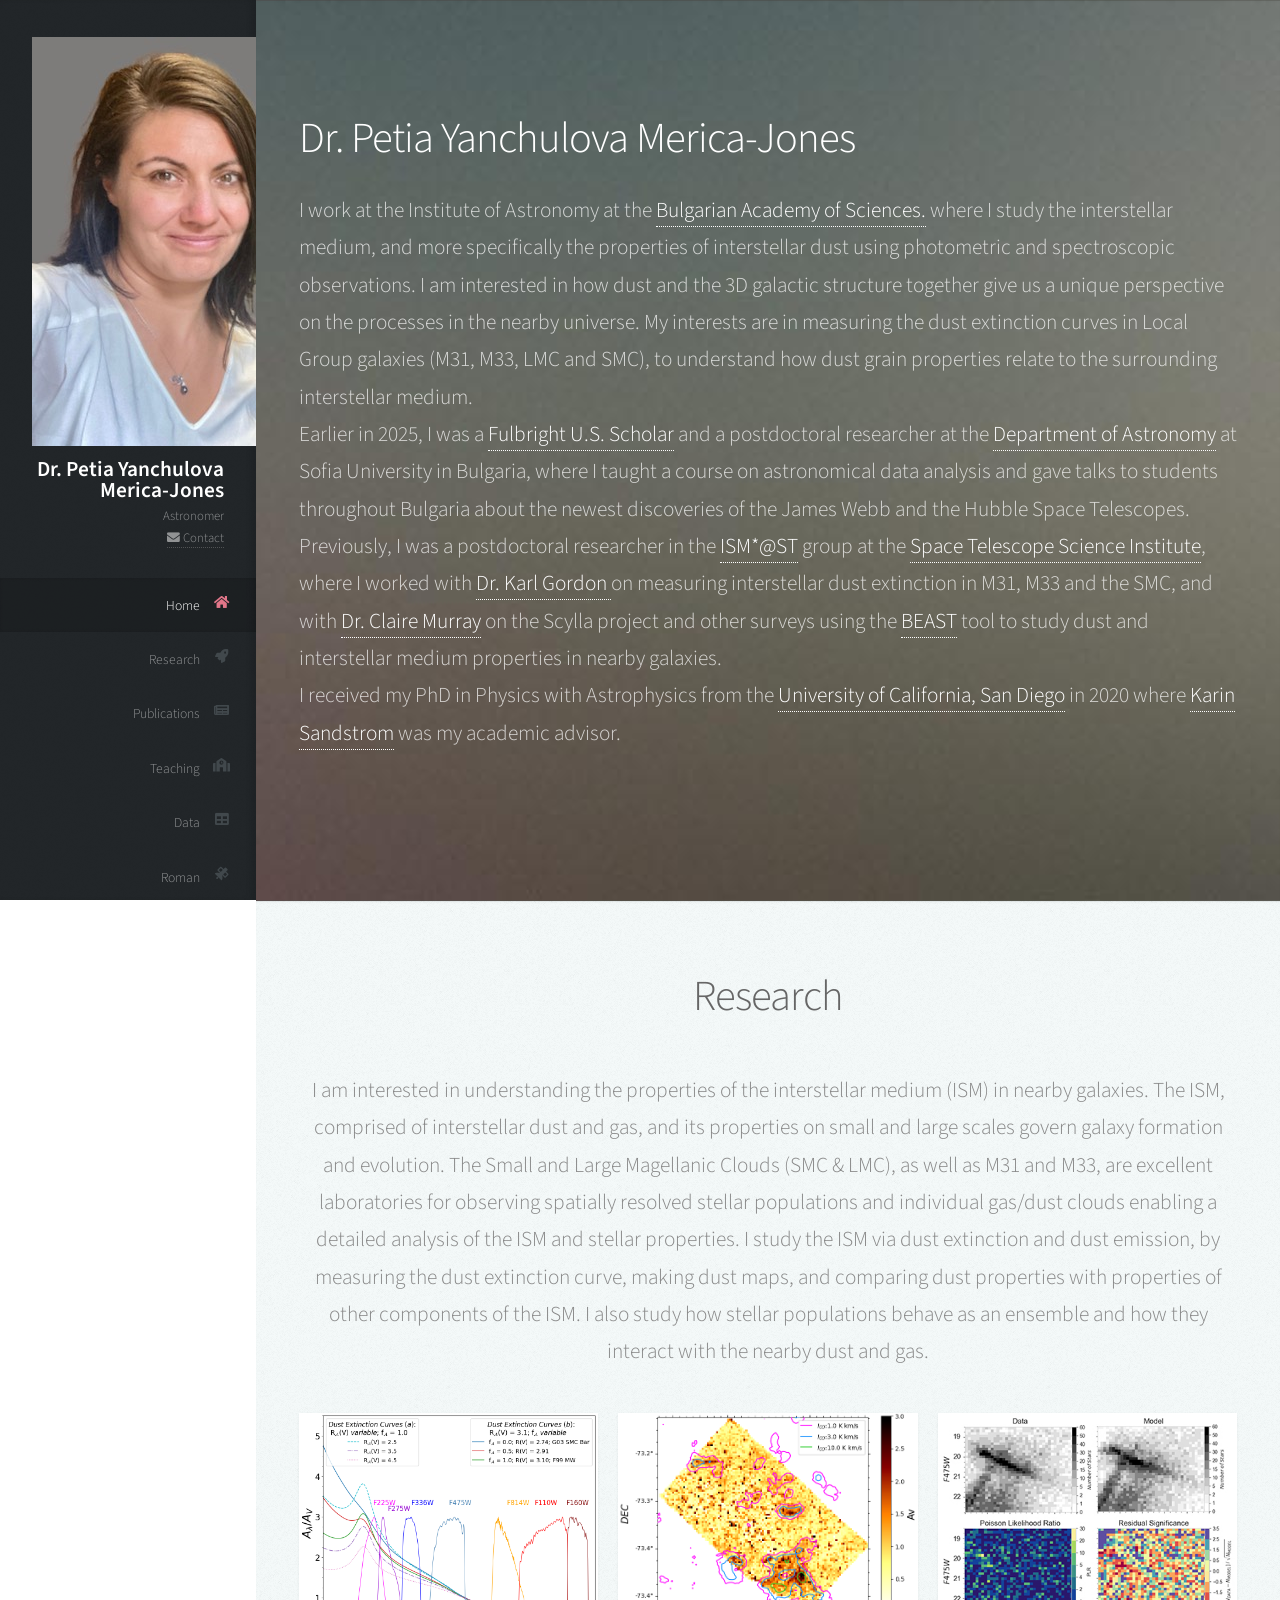
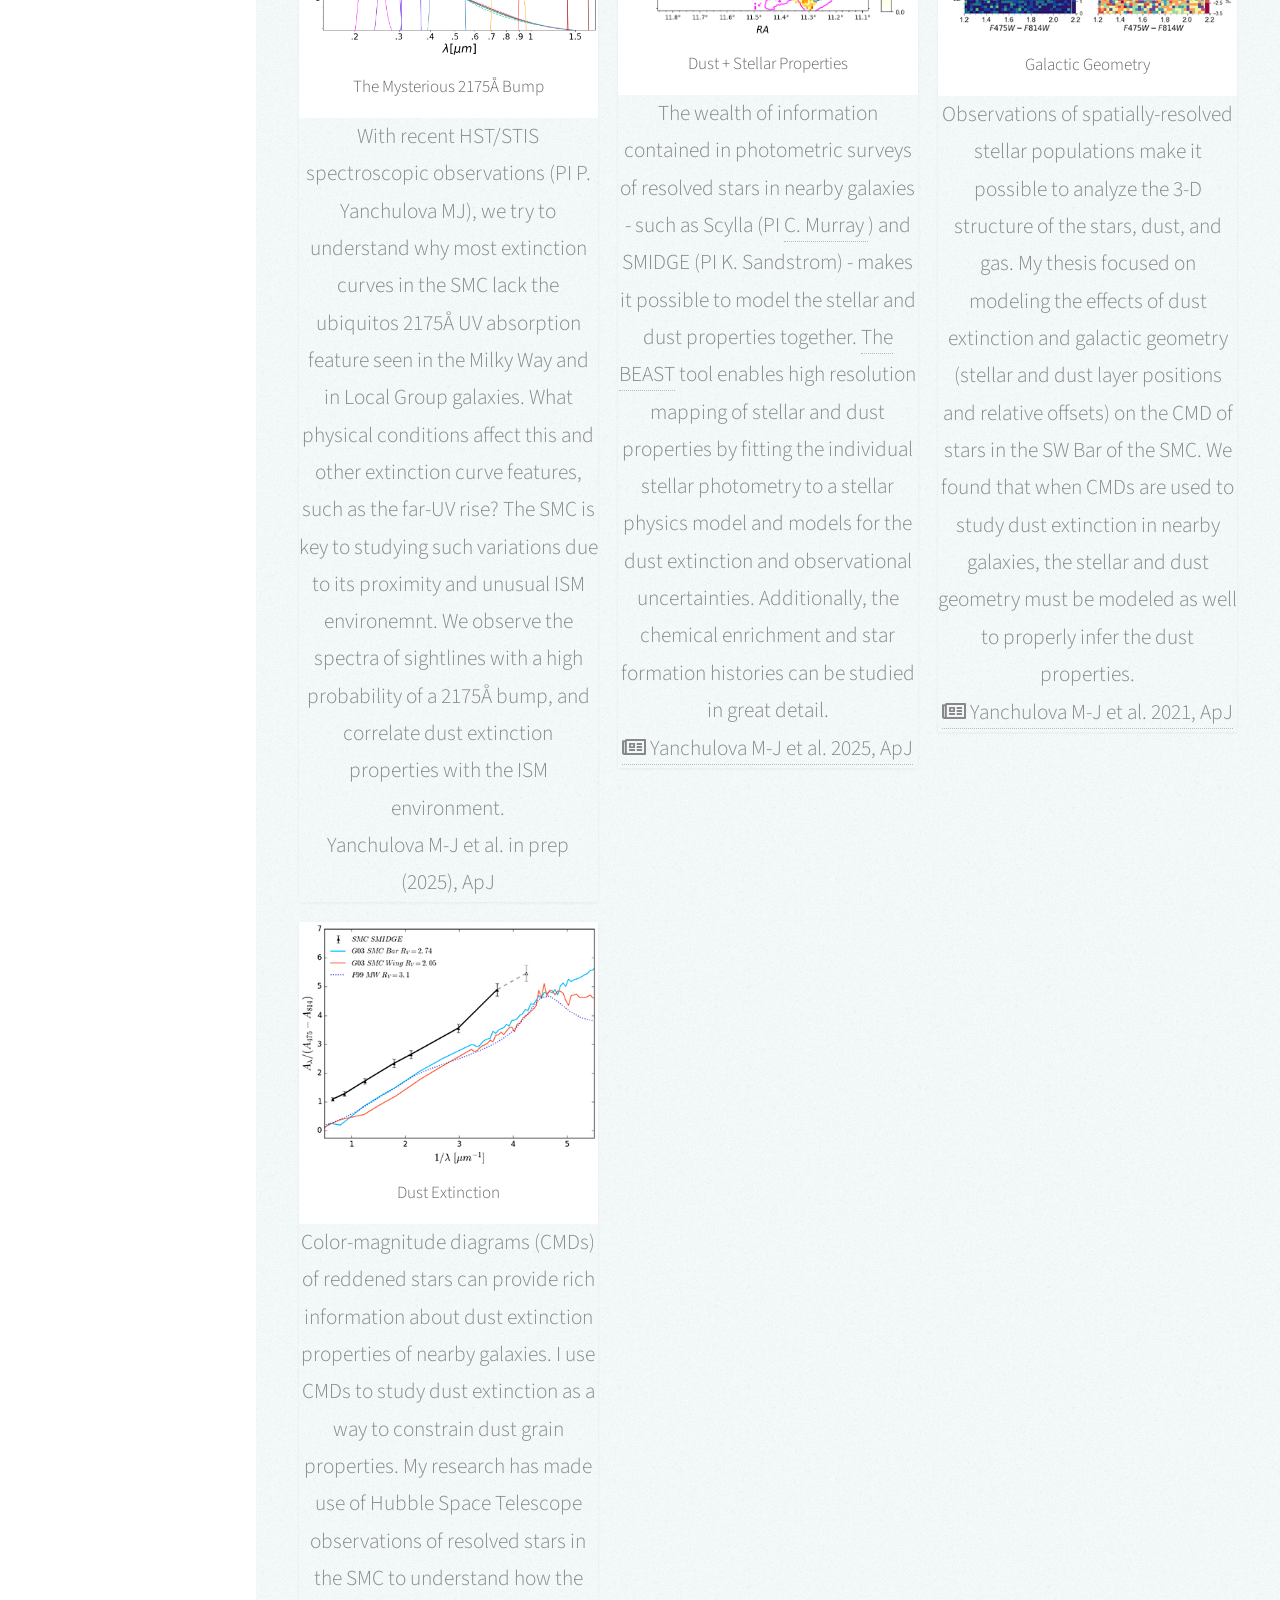
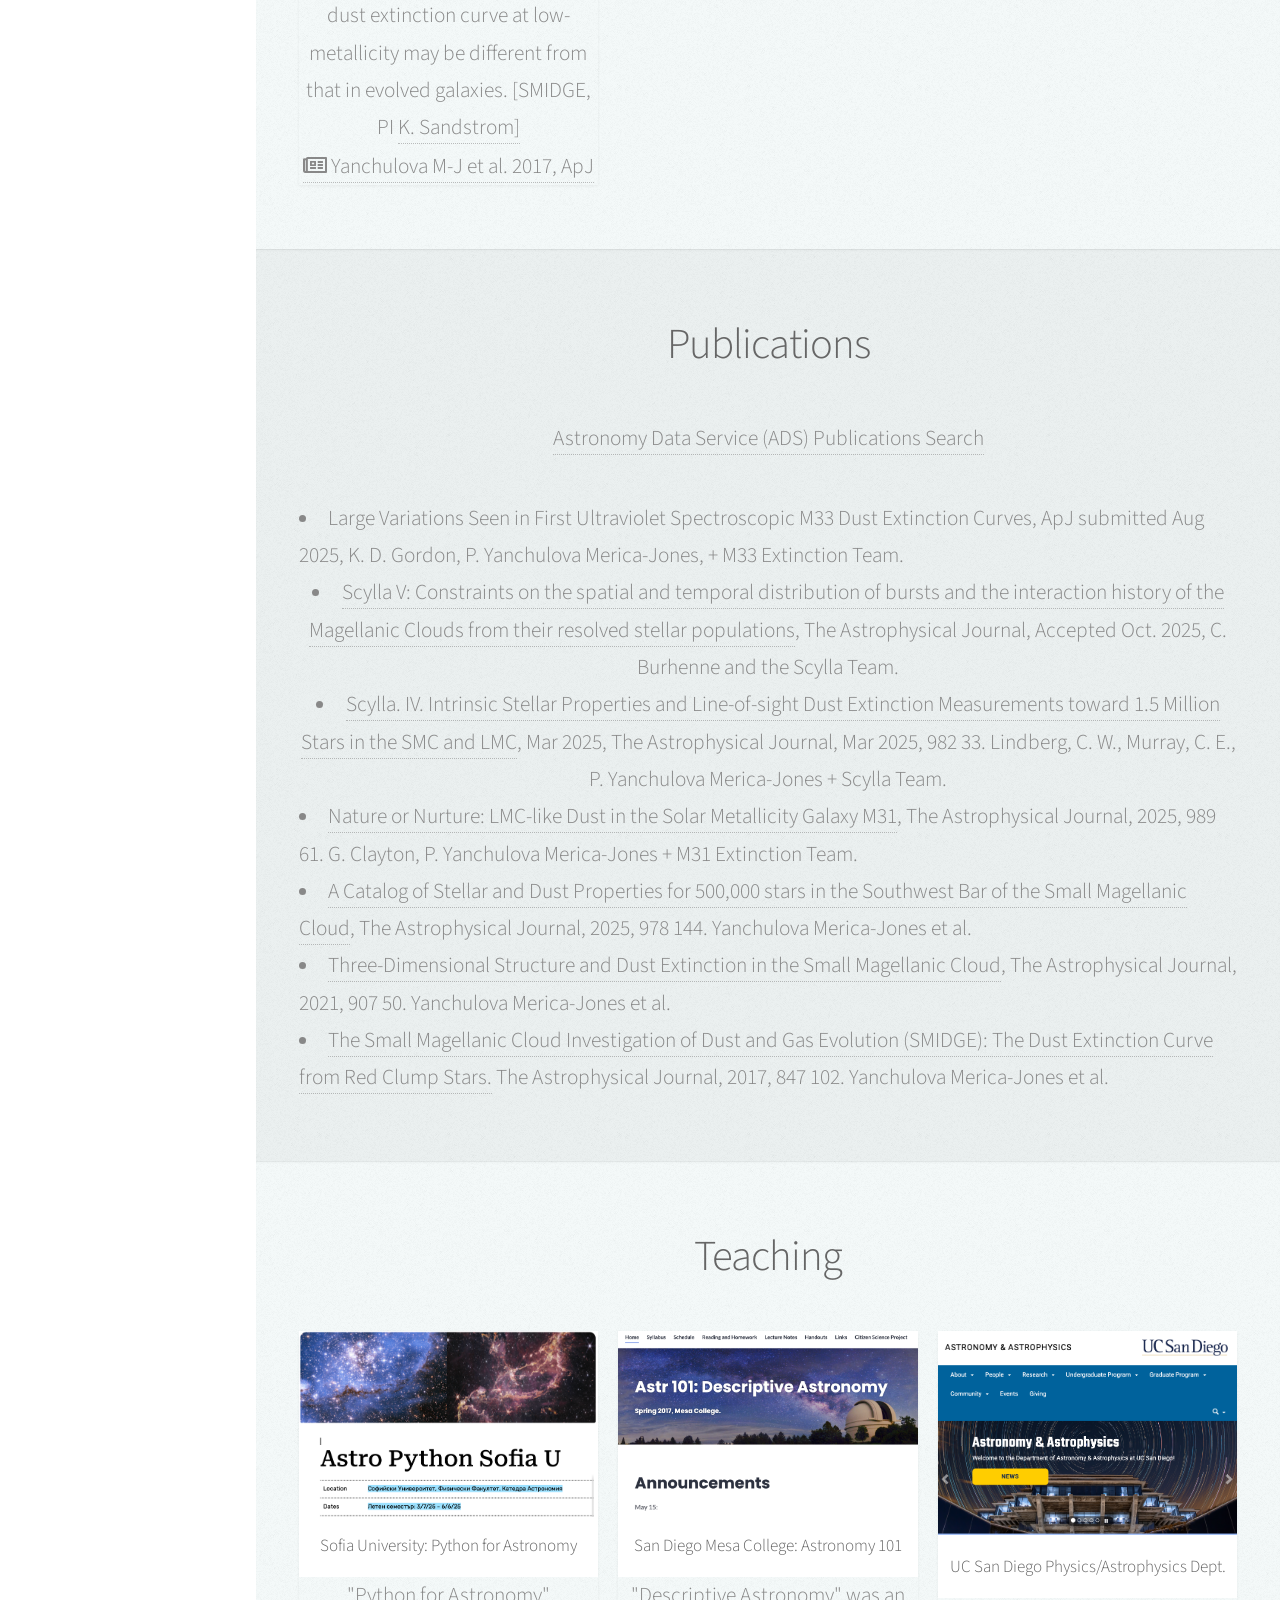
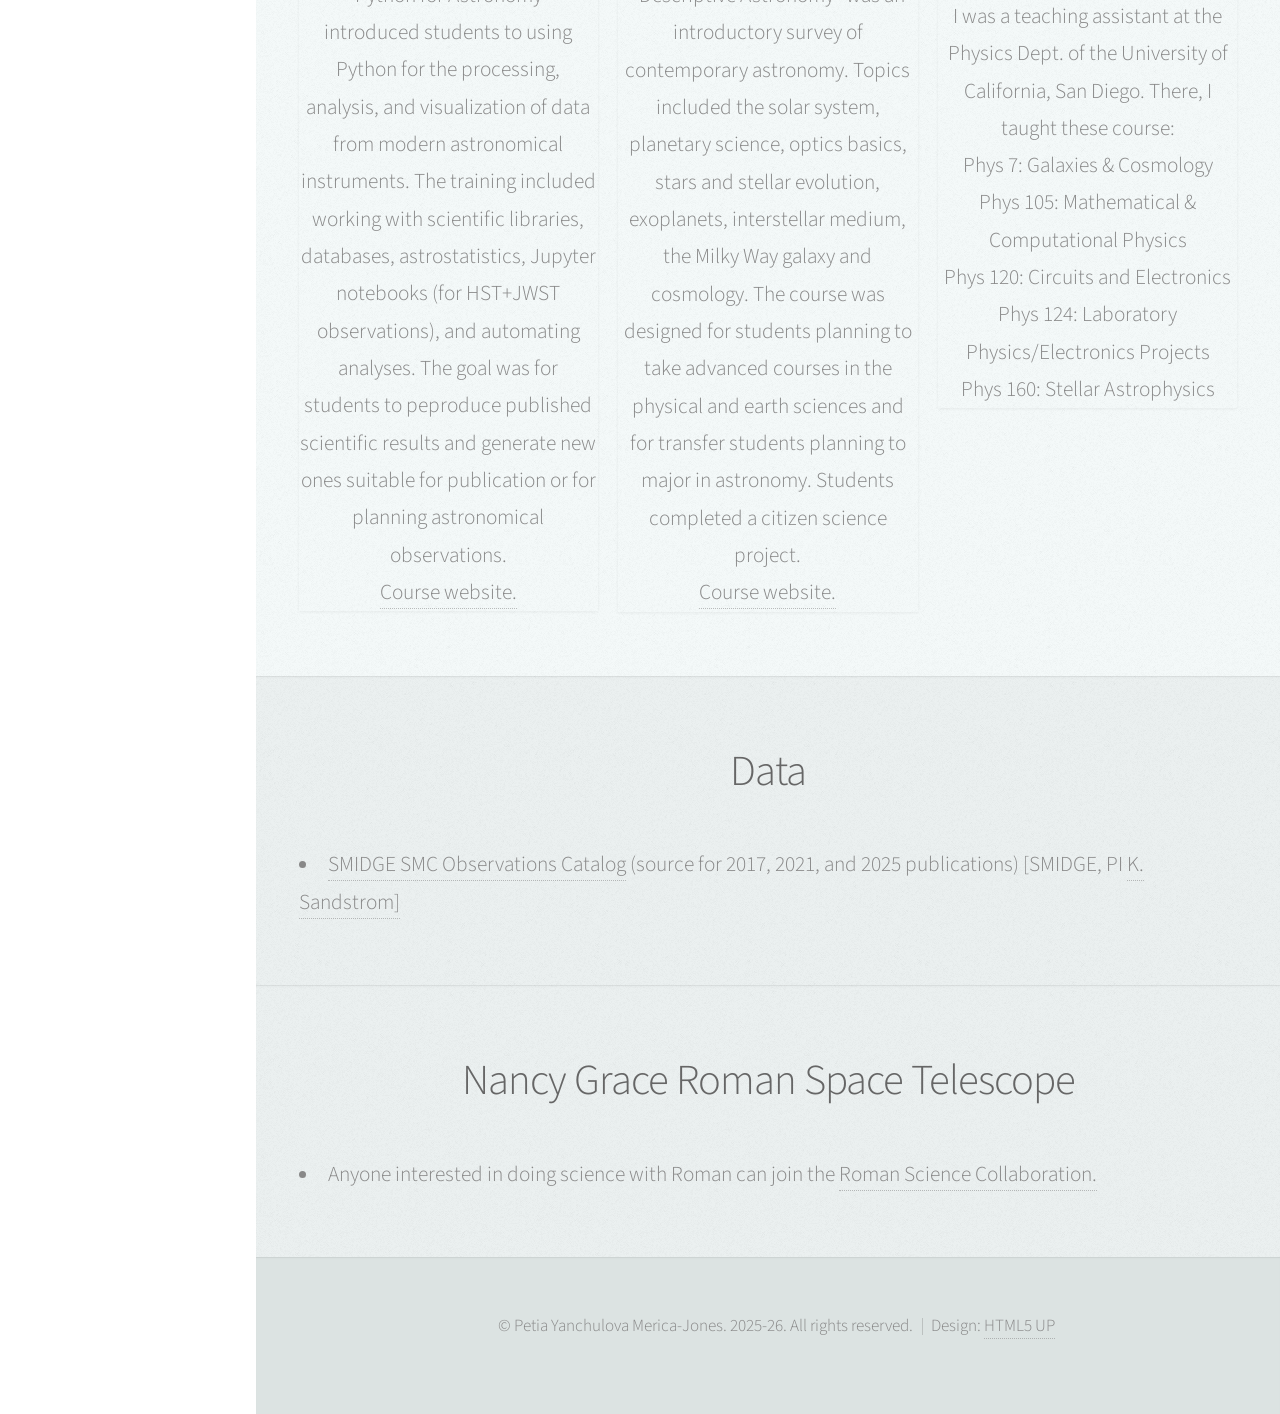
==== commit d0bc26ca: "roman section" ====
--- a/index.html
+++ b/index.html
@@ -26,8 +26,7 @@
 						<div id="logo">
 							<img src="images/petia_stsci_2023.jpg"/>
 							<h1 id="title">Dr. Petia Yanchulova Merica-Jones</h1>
-							<p>Fulbright U.S. Scholar</p>
-							<p>Postdoctoral Researcher</p>
+							<p>Astronomer</p>
 							<p><a href="mailto:petiay@gmail.com"> <span class="icon solid fa-envelope">  Contact</span></a>
 						</div>
 
@@ -39,6 +38,7 @@
 								<li><a href="#publications" id="publications-link"><span class="icon solid fa-newspaper">Publications</span></a></li>
 								<li><a href="#teaching" id="teaching-link"><span class="icon solid fa-school">Teaching</span></a></li>
 								<li><a href="#data" id="data-link"><span class="icon solid fa-table">Data</span></a></li>
+								<li><a href="#roman" id="roman-link"><span class="icon solid fa-satellite">Roman</span></a></li>
 							</ul>
 						</nav>
 
@@ -77,9 +77,9 @@
 									Earlier in 2025, I was a <a href="https://www.fulbright.bg" target="_blank">Fulbright U.S. Scholar</a>
 									and a postdoctoral researcher at the <a href="http://astro.phys.uni-sofia.bg/"
 									target="_blank">Department of Astronomy</a>
-									at Sofia University in Bulgaria, where I taught a course on using Python for
-									astronomical data analysis and gave talks to students throughout Bulgaria
-									about the newest discoveries of the James Webb and the Hubble Space Telescopes. <br />
+									at Sofia University in Bulgaria, where I taught a course on astronomical data analysis
+									and gave talks to students throughout Bulgaria about the newest discoveries of the
+									James Webb and the Hubble Space Telescopes. <br />
 									Previously, I was a postdoctoral researcher in the
 									<a href="https://sites.google.com/view/ism-stsci/" target="_blank">ISM*@ST</a>
 									group at the <a href="http://www.stsci.edu/" target="_blank">Space Telescope Science Institute</a>,
@@ -335,6 +335,26 @@
 
 						</div>
 					</section>
+
+				<!-- Roman ST -->
+					<section id="Roman ST" class="three">
+						<div class="container">
+
+							<header>
+								<h2>Nancy Grace Roman Space Telescope</h2>
+							</header>
+
+									<li style="text-align:left">
+
+										Anyone interested in doing science with Roman can join the
+										<a href="https://outerspace.stsci.edu/spaces/RSCPUB/overview" target="_blank">
+										   Roman Science Collaboration.</a>
+									 </li>
+
+						</div>
+					</section>
+
+
 			</div>
 
 		<!-- Footer -->
@@ -342,7 +362,7 @@
 
 				<!-- Copyright -->
 					<ul class="copyright">
-						<li>&copy; Petia Yanchulova Merica-Jones. All rights reserved.</li><li>Design: <a href="http://html5up.net" target="_blank">HTML5 UP</a></li>
+						<li>&copy; Petia Yanchulova Merica-Jones. 2025-26. All rights reserved.</li><li>Design: <a href="http://html5up.net" target="_blank">HTML5 UP</a></li>
 					</ul>
 
 			</div>
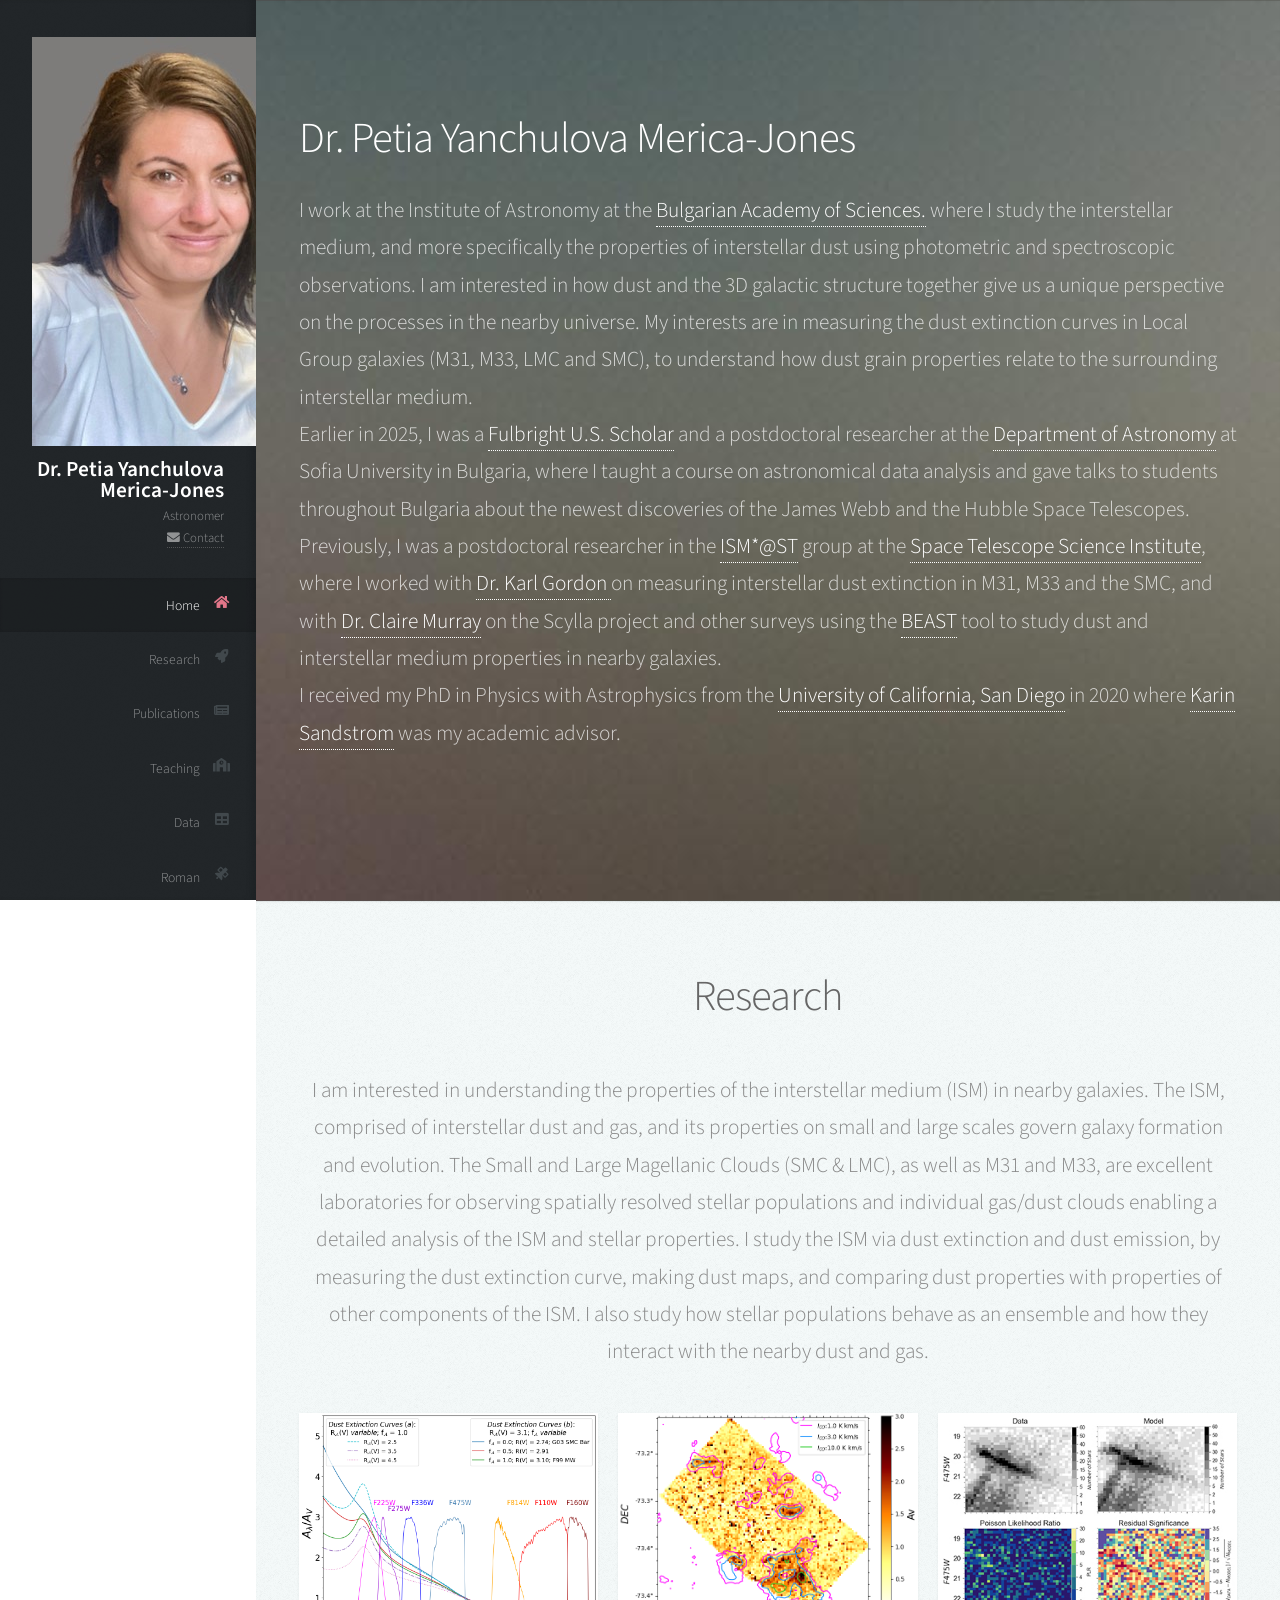
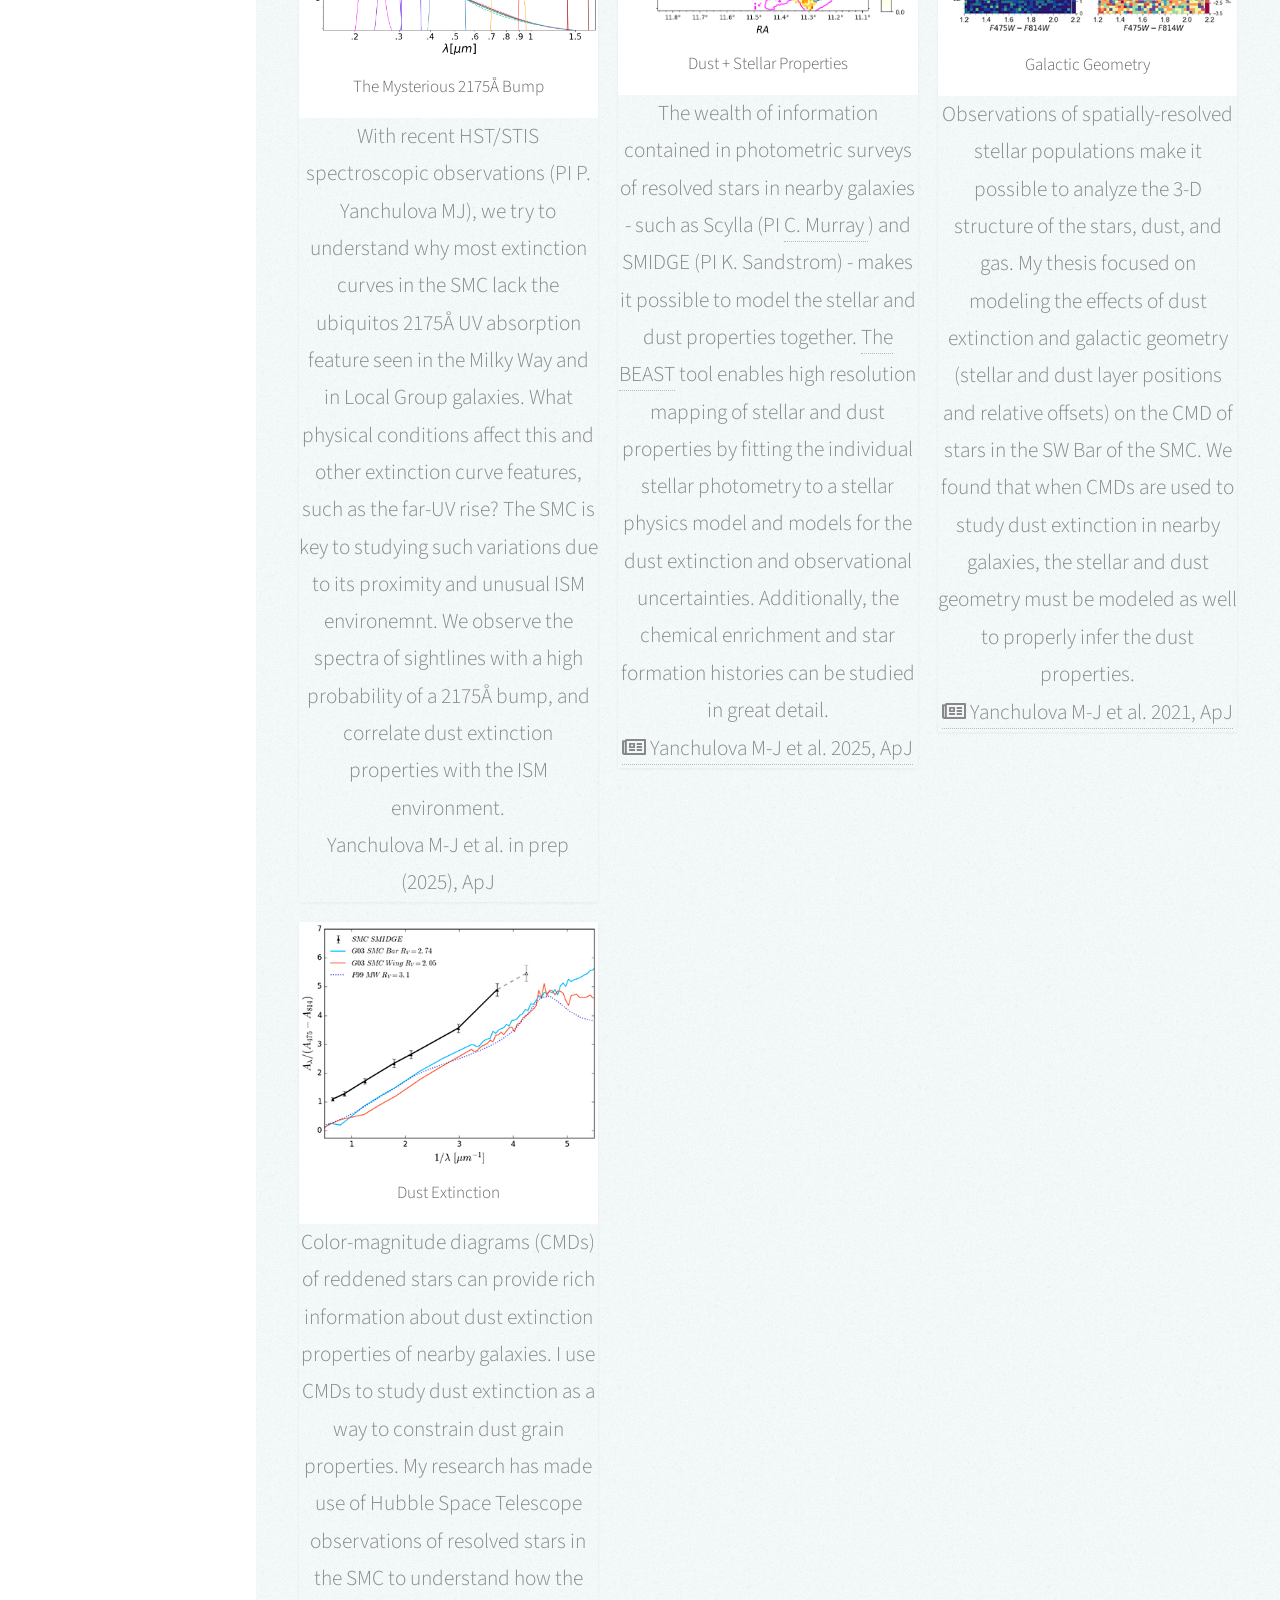
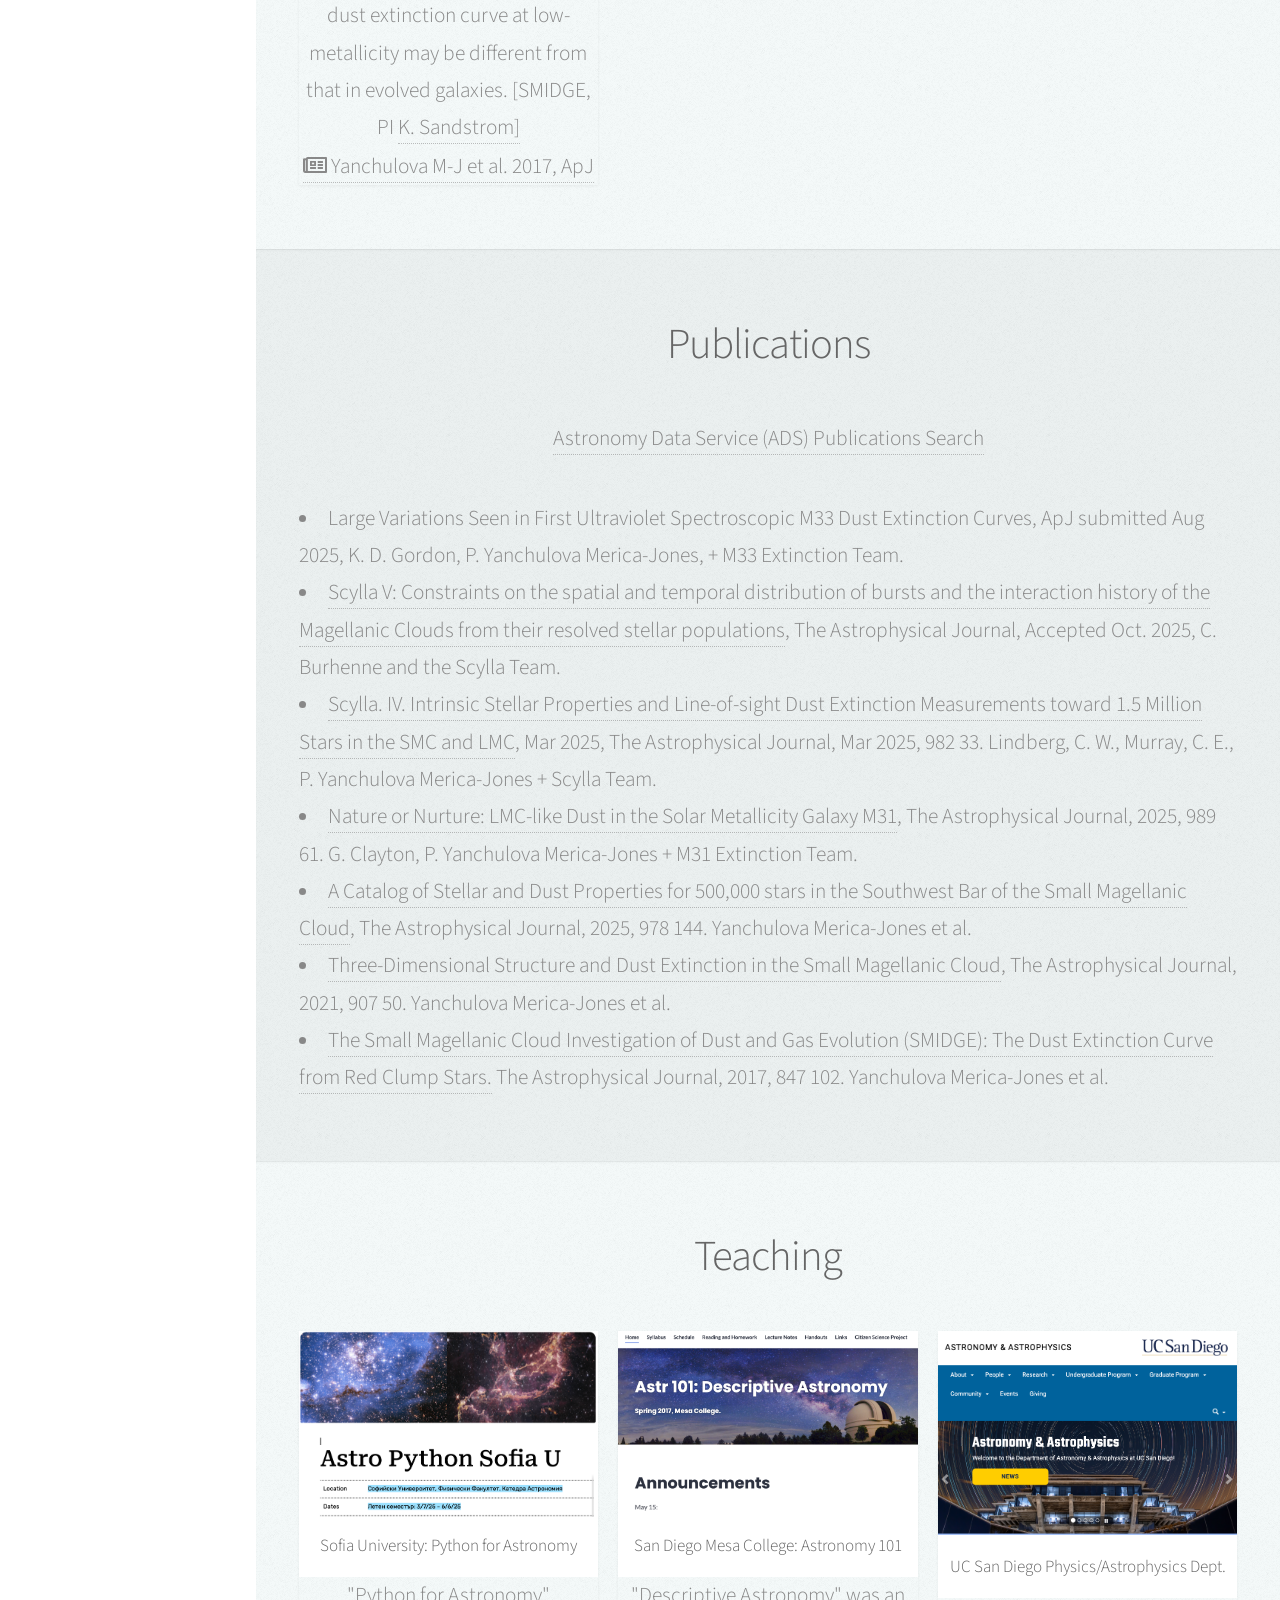
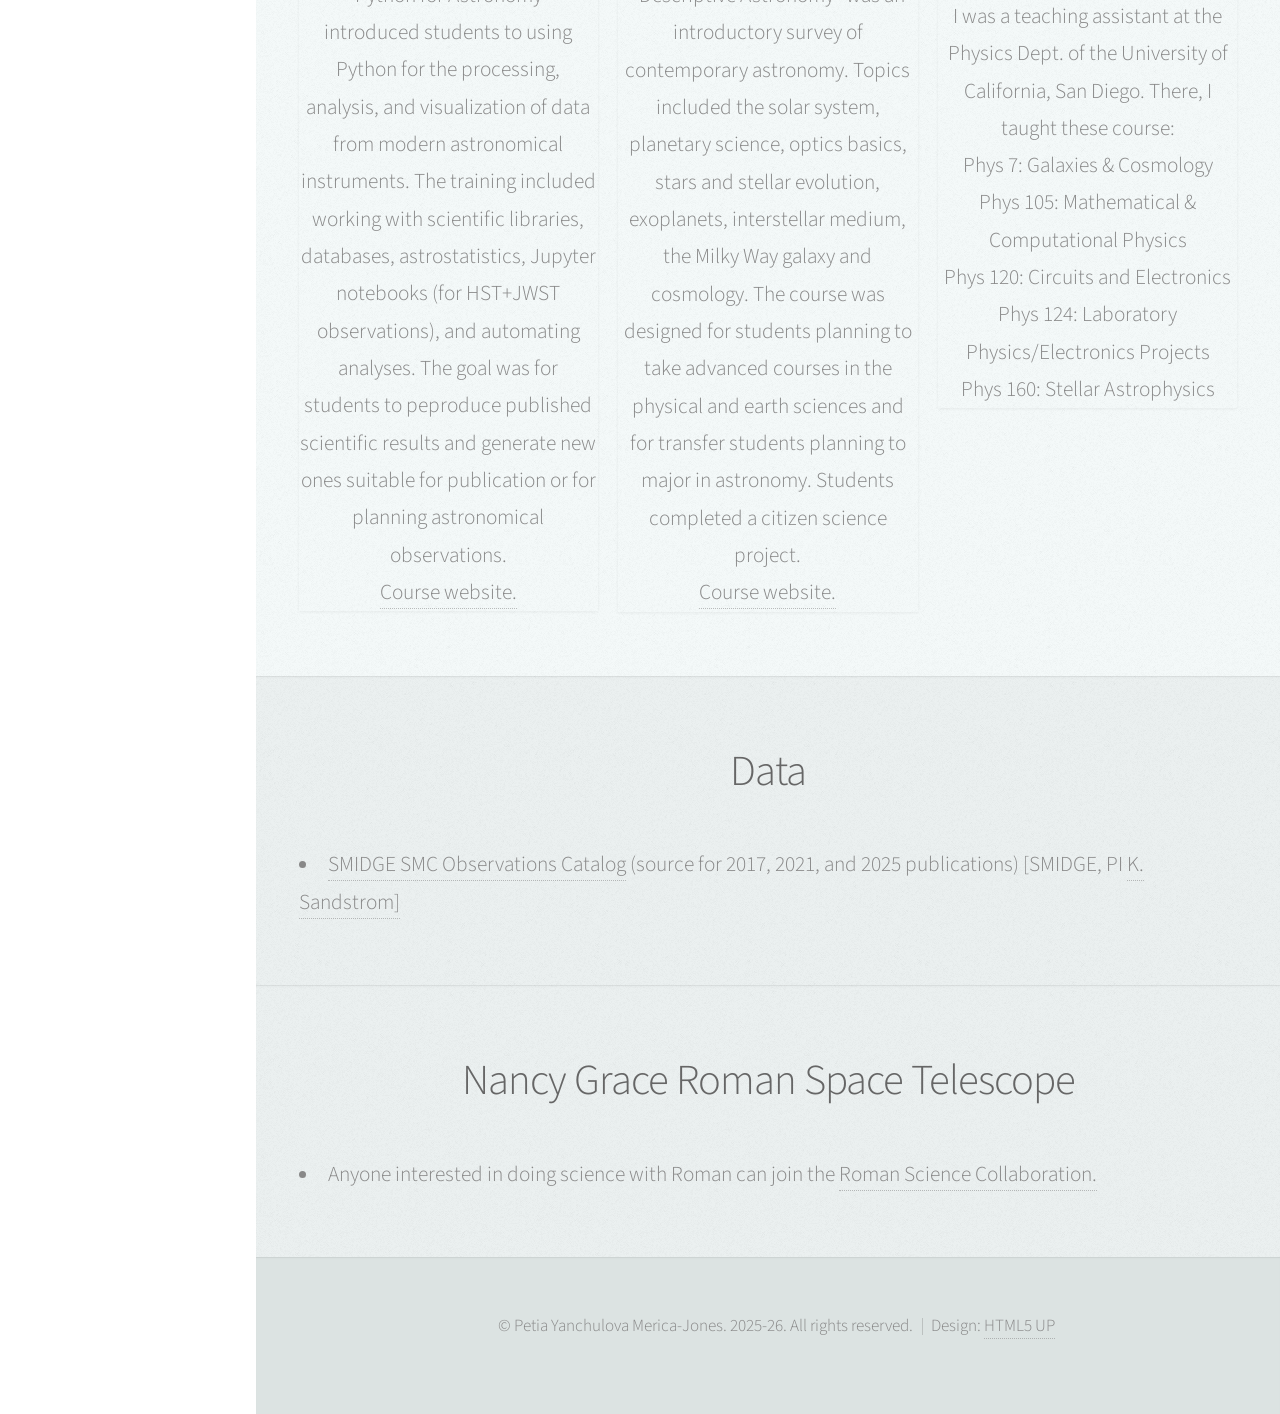
==== commit 39620749: "align" ====
--- a/index.html
+++ b/index.html
@@ -221,12 +221,12 @@
 									<li style="text-align:left;">Large Variations Seen in First Ultraviolet Spectroscopic M33 Dust
 										Extinction Curves, ApJ submitted Aug 2025, K. D. Gordon, P. Yanchulova Merica-Jones,
 										+ M33 Extinction Team.  </li>
-									<li style="..."><a href="https://ui.adsabs.harvard.edu/link_gateway/2025arXiv251102947B/EPRINT_PDF"
+									<li style="text-align:left"><a href="https://ui.adsabs.harvard.edu/link_gateway/2025arXiv251102947B/EPRINT_PDF"
 										target="_blank">Scylla V: Constraints on the spatial and temporal distribution
 										of bursts and the interaction history of the Magellanic Clouds from their
 										resolved stellar populations</a>, The Astrophysical Journal, Accepted Oct. 2025,
 										C. Burhenne and the Scylla Team.</li>
-									<li style="..."><a href=""
+									<li style="text-align:left"><a href=""
 										target="_blank">Scylla. IV. Intrinsic Stellar Properties and Line-of-sight Dust
 										Extinction Measurements toward 1.5 Million Stars in the SMC and LMC</a>, Mar 2025,
 										The Astrophysical Journal, Mar 2025, 982 33. Lindberg, C. W., Murray, C. E.,
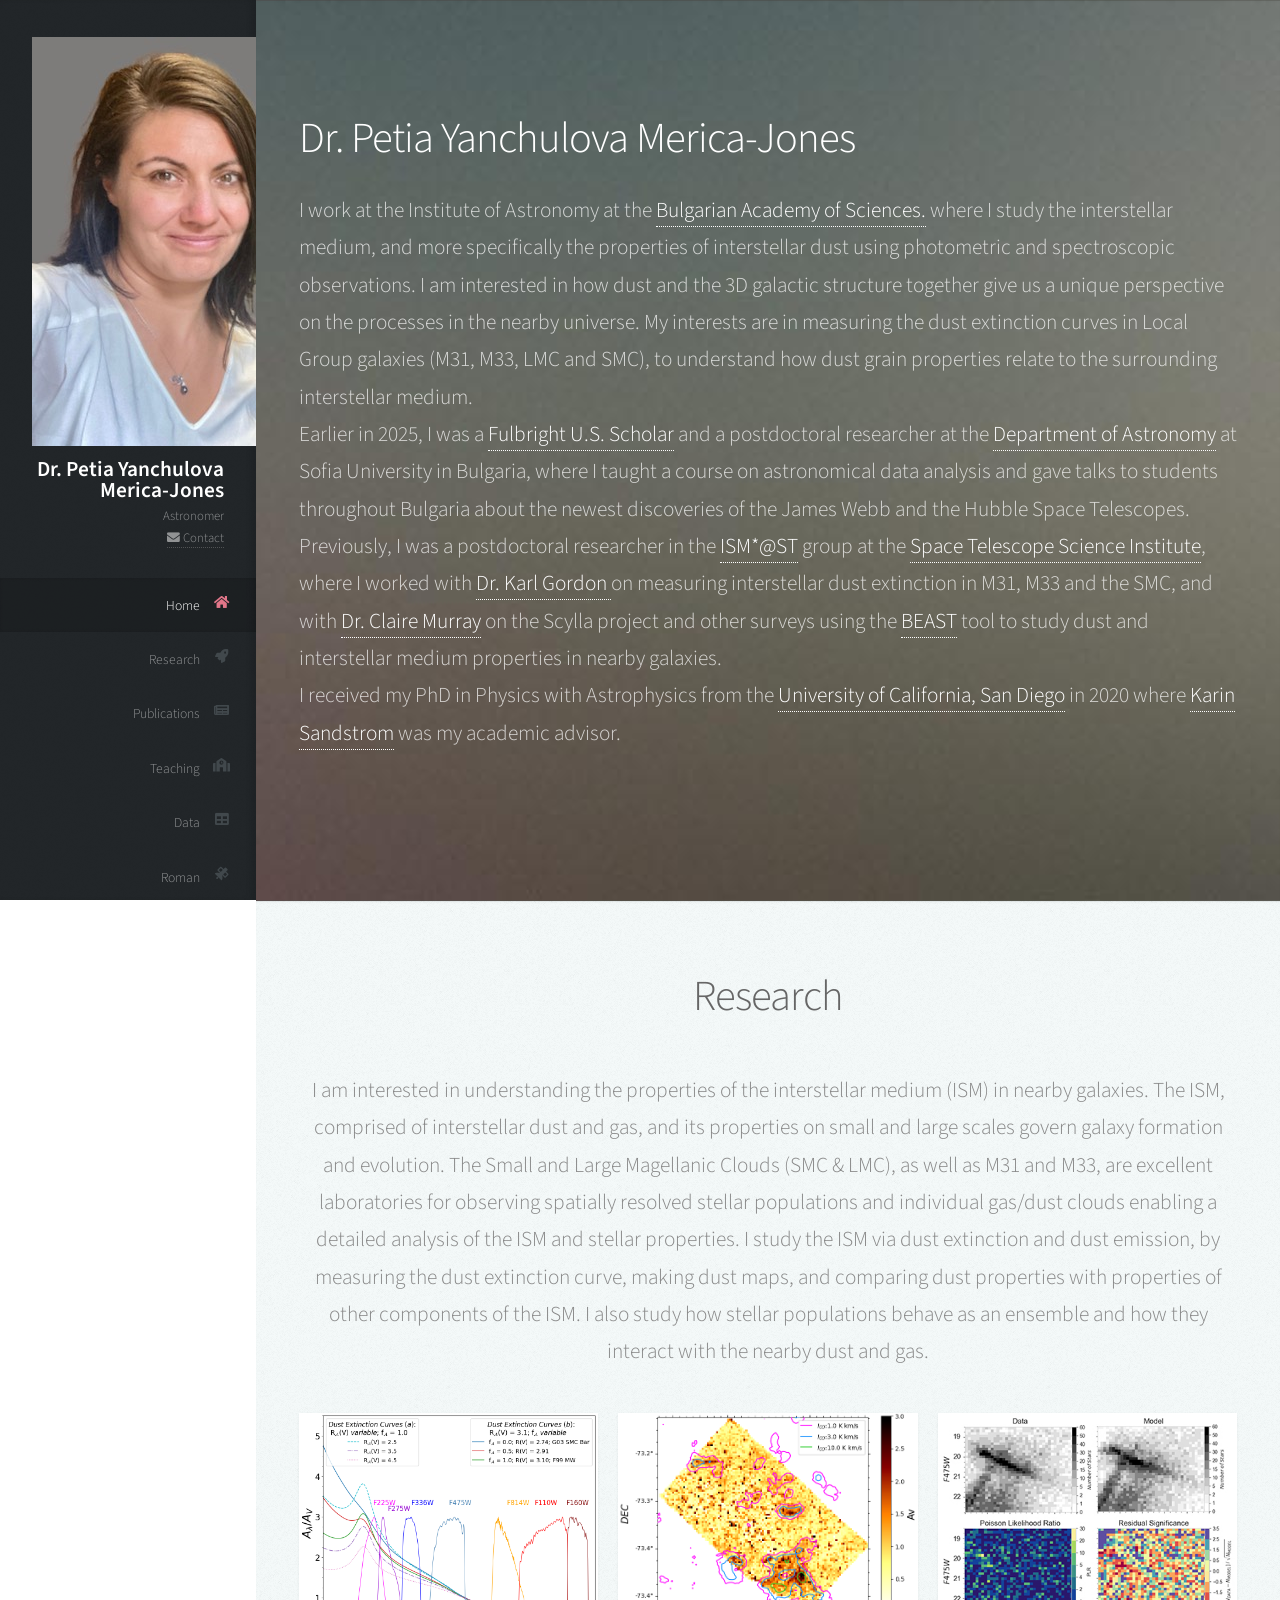
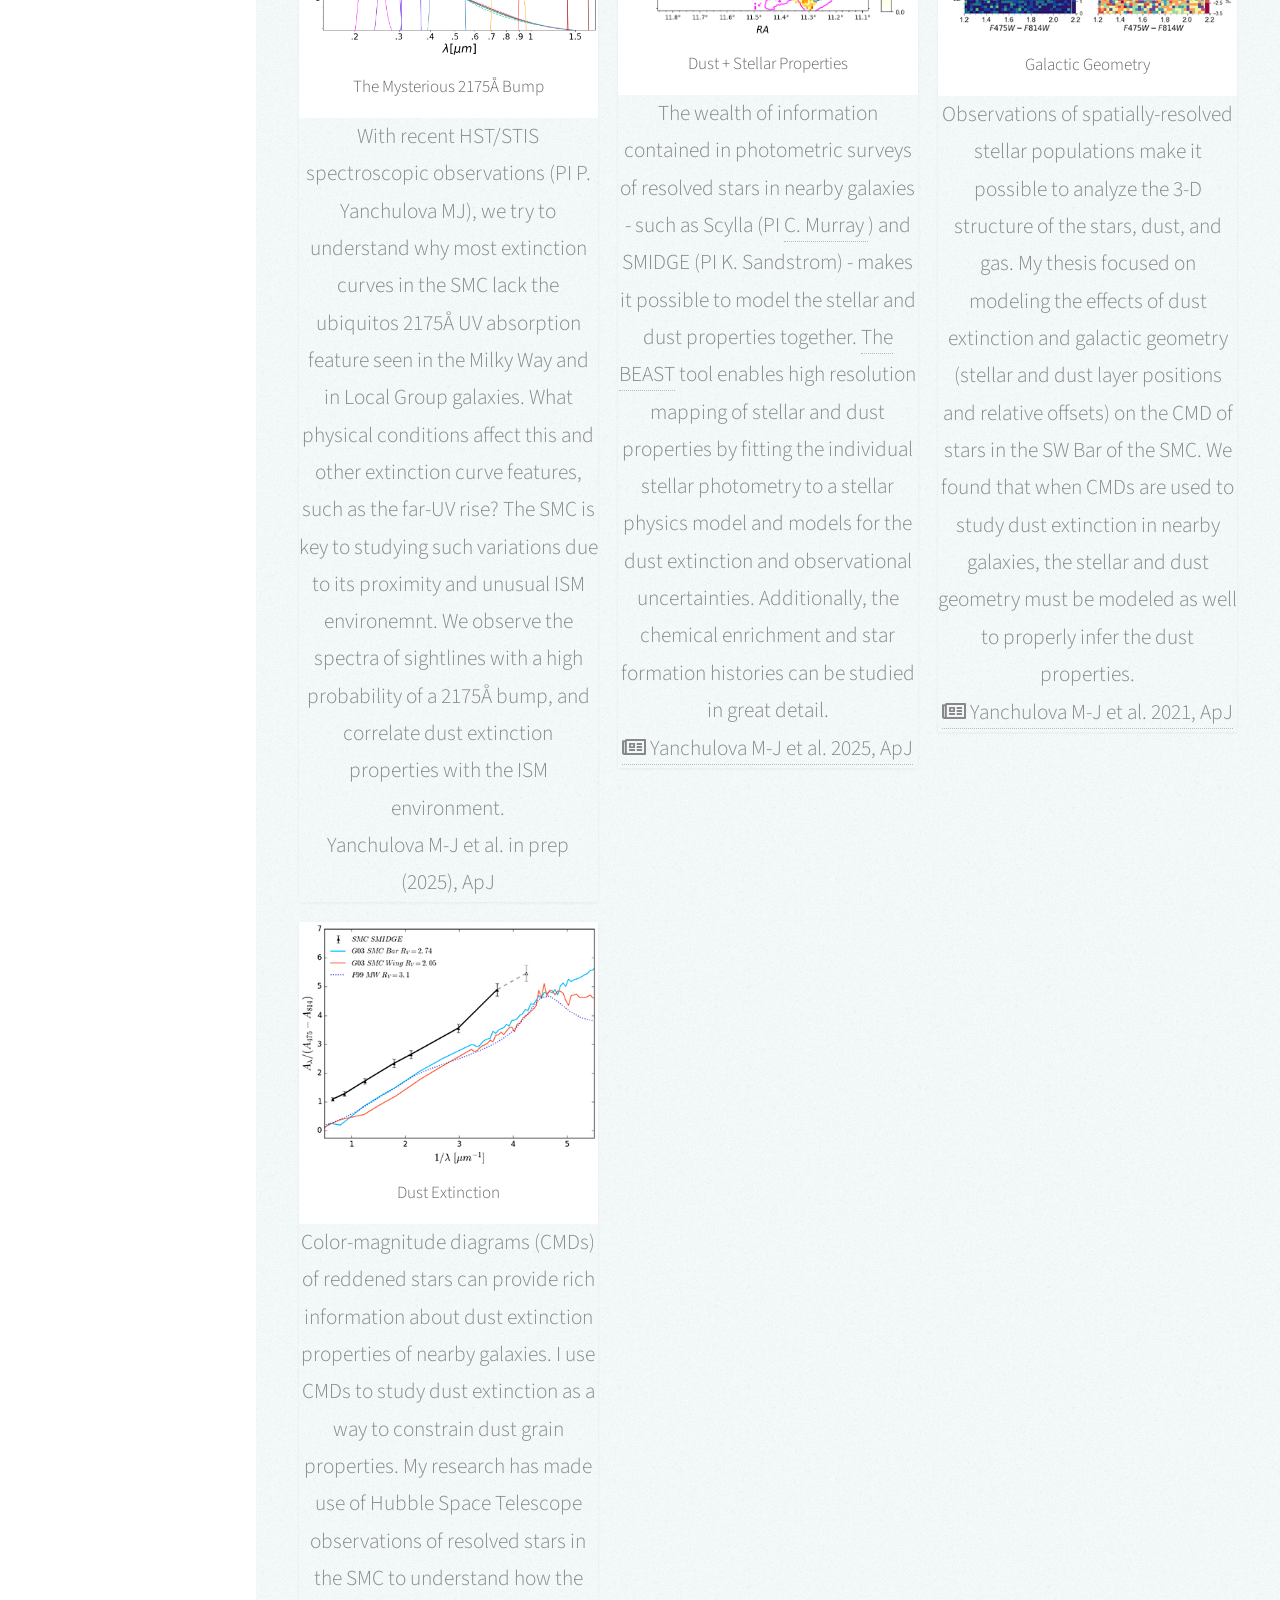
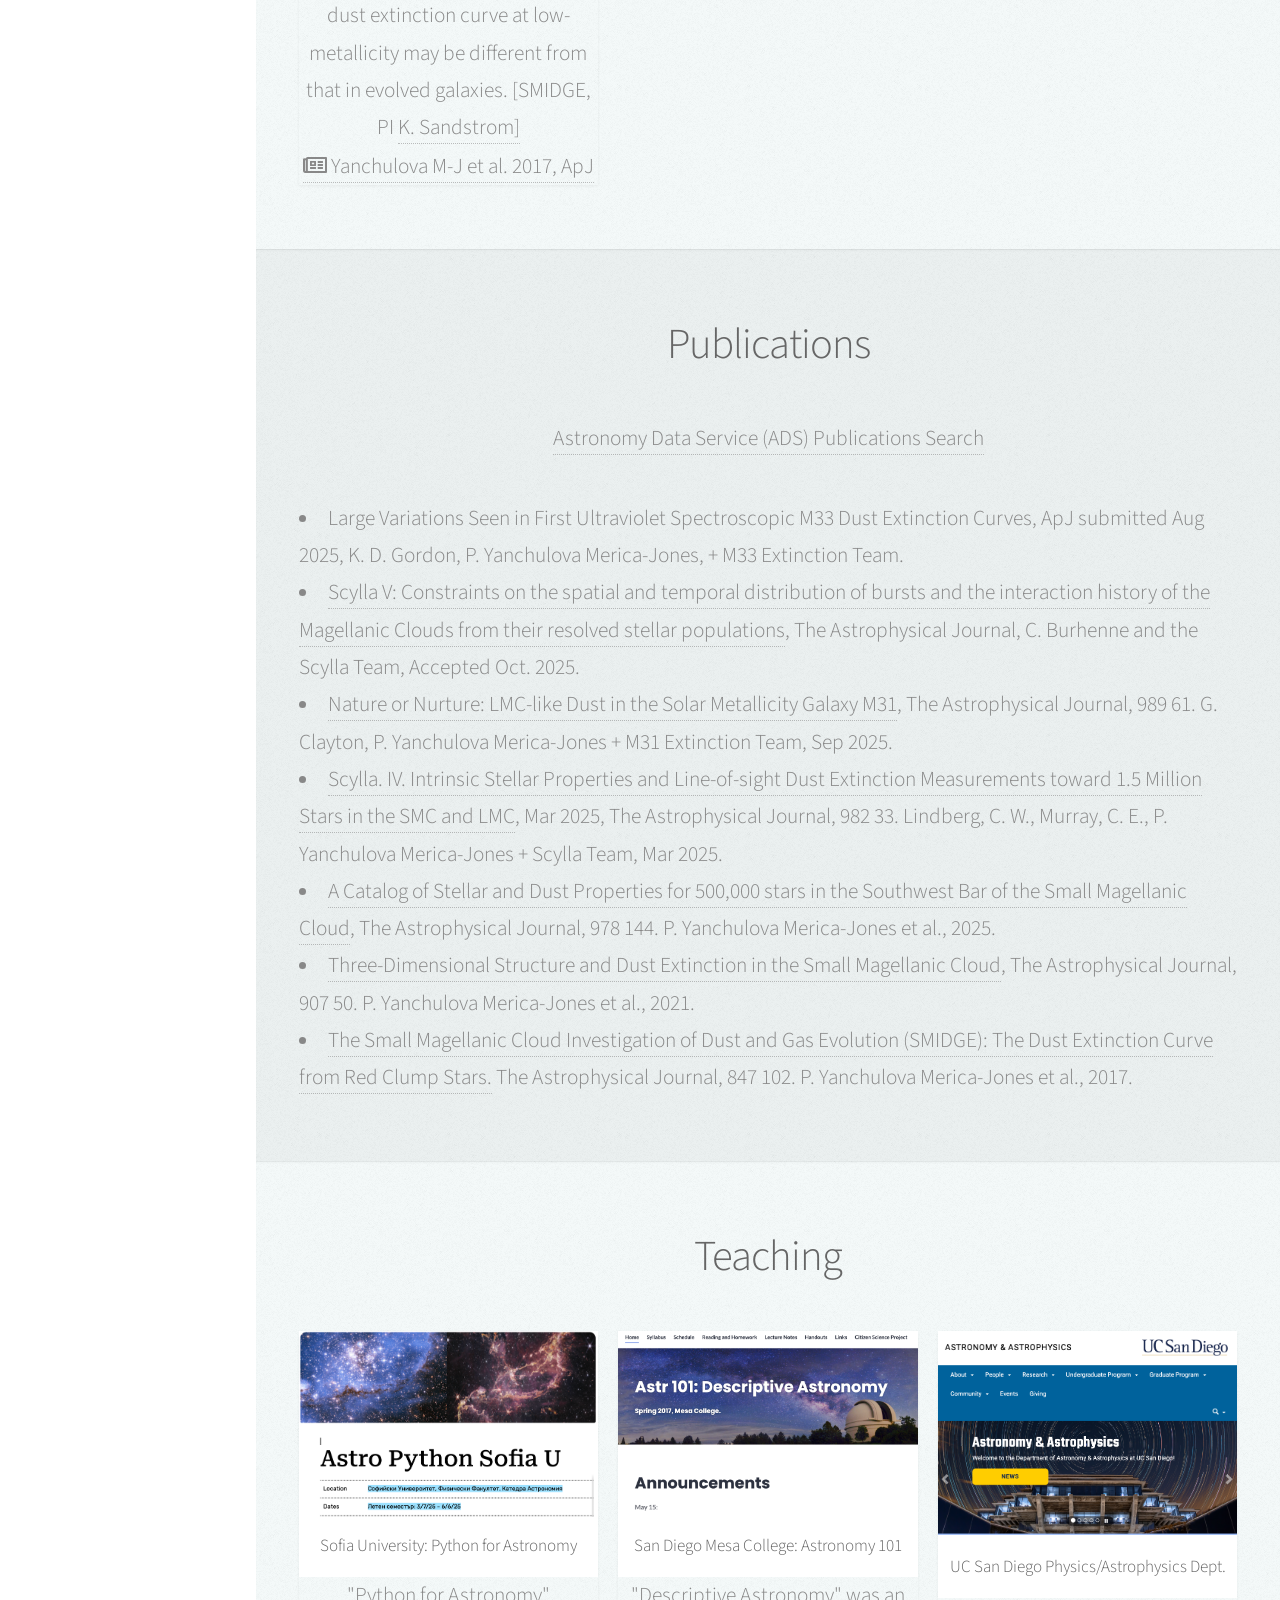
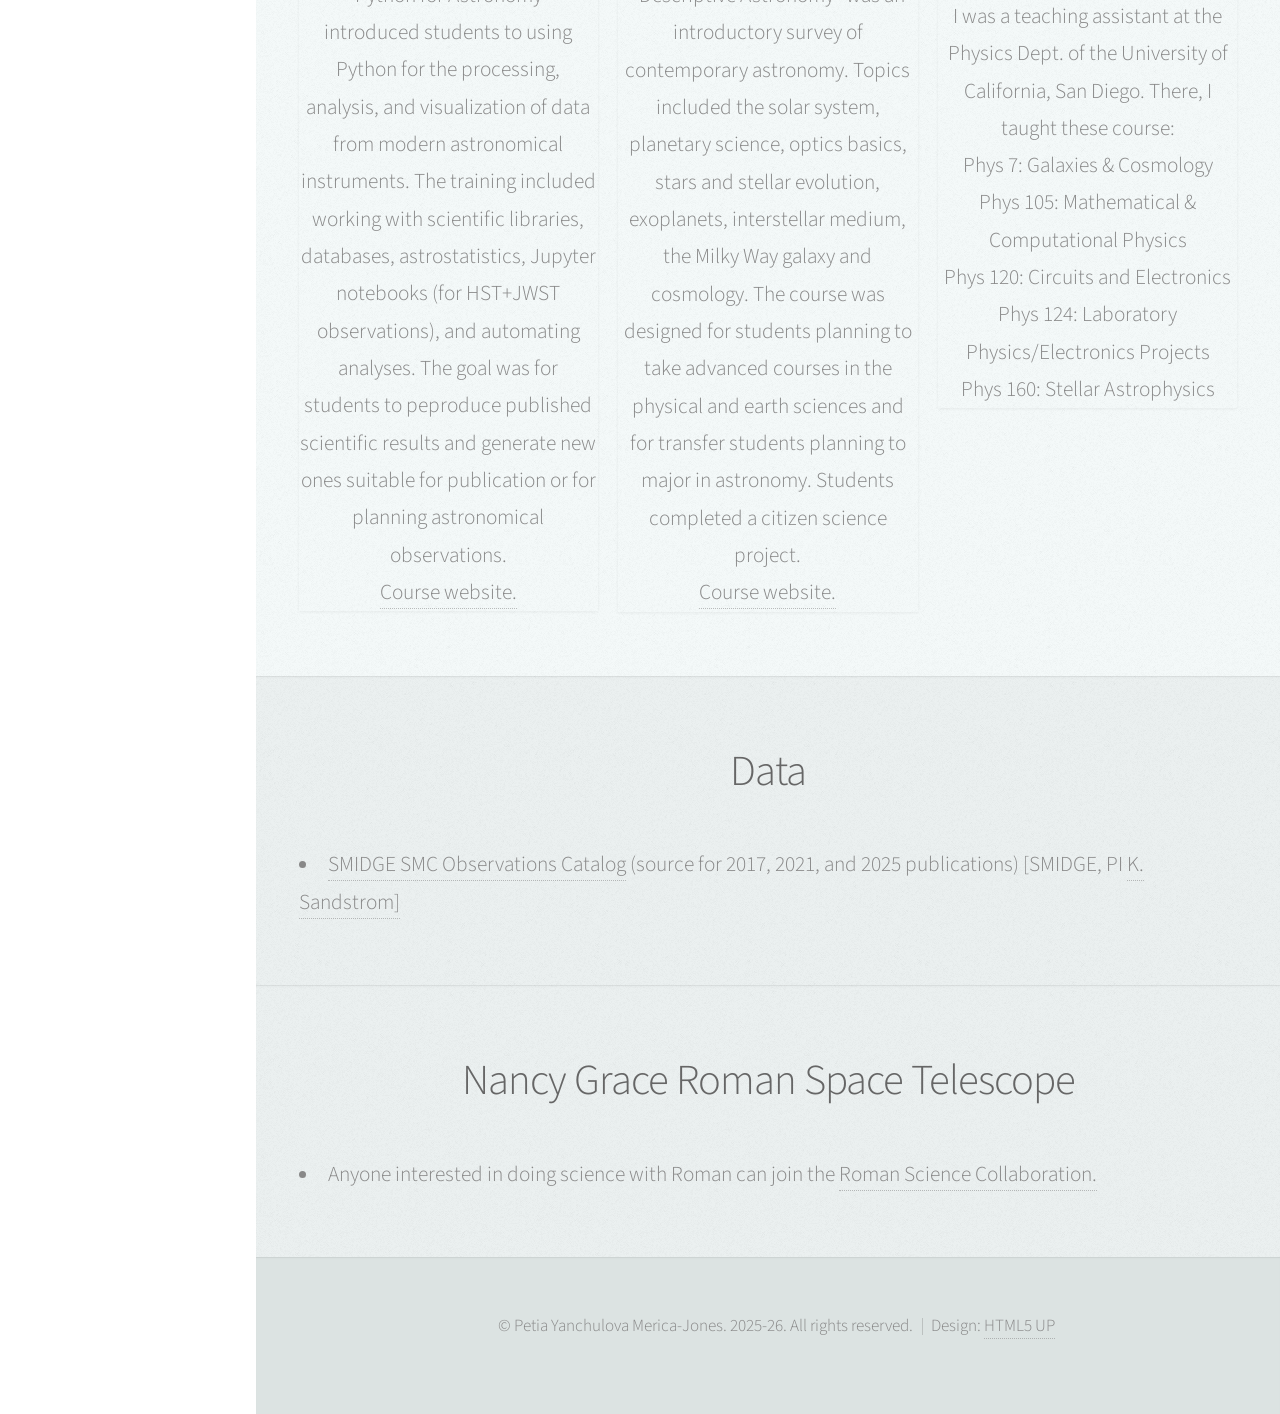
==== commit efafec9c: "dates" ====
--- a/index.html
+++ b/index.html
@@ -224,30 +224,30 @@
 									<li style="text-align:left"><a href="https://ui.adsabs.harvard.edu/link_gateway/2025arXiv251102947B/EPRINT_PDF"
 										target="_blank">Scylla V: Constraints on the spatial and temporal distribution
 										of bursts and the interaction history of the Magellanic Clouds from their
-										resolved stellar populations</a>, The Astrophysical Journal, Accepted Oct. 2025,
-										C. Burhenne and the Scylla Team.</li>
+										resolved stellar populations</a>, The Astrophysical Journal,
+										C. Burhenne and the Scylla Team, Accepted Oct. 2025.</li>
+									<li style="text-align:left"><a href="https://iopscience.iop.org/article/10.3847/1538-4357/adef45"
+										target="_blank">Nature or Nurture: LMC-like Dust in the Solar Metallicity
+										Galaxy M31</a>, The Astrophysical Journal, 989 61. G. Clayton,
+										P. Yanchulova Merica-Jones + M31 Extinction Team, Sep 2025. </li>
 									<li style="text-align:left"><a href=""
 										target="_blank">Scylla. IV. Intrinsic Stellar Properties and Line-of-sight Dust
 										Extinction Measurements toward 1.5 Million Stars in the SMC and LMC</a>, Mar 2025,
-										The Astrophysical Journal, Mar 2025, 982 33. Lindberg, C. W., Murray, C. E.,
-										P. Yanchulova Merica-Jones + Scylla Team.
+										The Astrophysical Journal, 982 33. Lindberg, C. W., Murray, C. E.,
+										P. Yanchulova Merica-Jones + Scylla Team, Mar 2025.
 										</li>
-									<li style="text-align:left"><a href="https://iopscience.iop.org/article/10.3847/1538-4357/adef45"
-										target="_blank">Nature or Nurture: LMC-like Dust in the Solar Metallicity
-										Galaxy M31</a>, The Astrophysical Journal, 2025, 989 61. G. Clayton,
-										P. Yanchulova Merica-Jones + M31 Extinction Team. </li>
 									<li style="text-align:left"><a href="https://ui.adsabs.harvard.edu/abs/2025ApJ...978..144Y/abstract"
 										target="_blank">A Catalog of Stellar and Dust Properties for 500,000 stars in
 										the Southwest Bar of the Small Magellanic Cloud</a>, The Astrophysical Journal,
-										2025, 978 144. Yanchulova Merica-Jones et al. </li>
+										978 144. P. Yanchulova Merica-Jones et al., 2025.</li>
 									<li style="text-align:left"><a href="https://ui.adsabs.harvard.edu/abs/2021ApJ...907...50Y/abstract"
 										target="_blank">Three-Dimensional Structure and Dust Extinction in the
-										Small Magellanic Cloud</a>, The Astrophysical Journal, 2021, 907 50. Yanchulova
-										Merica-Jones et al. </li>
+										Small Magellanic Cloud</a>, The Astrophysical Journal, 907 50. P. Yanchulova
+										Merica-Jones et al., 2021. </li>
 									<li style="text-align:left"><a href="https://ui.adsabs.harvard.edu/abs/2017ApJ...847..102Y/abstract"
 										target="_blank">The Small Magellanic Cloud Investigation of Dust and Gas
 										Evolution (SMIDGE): The Dust Extinction Curve from Red Clump Stars.</a> The
-										Astrophysical Journal, 2017, 847 102. Yanchulova Merica-Jones et al.</li>
+										Astrophysical Journal, 847 102. P. Yanchulova Merica-Jones et al., 2017.</li>
 						</div>
 					</section>
 
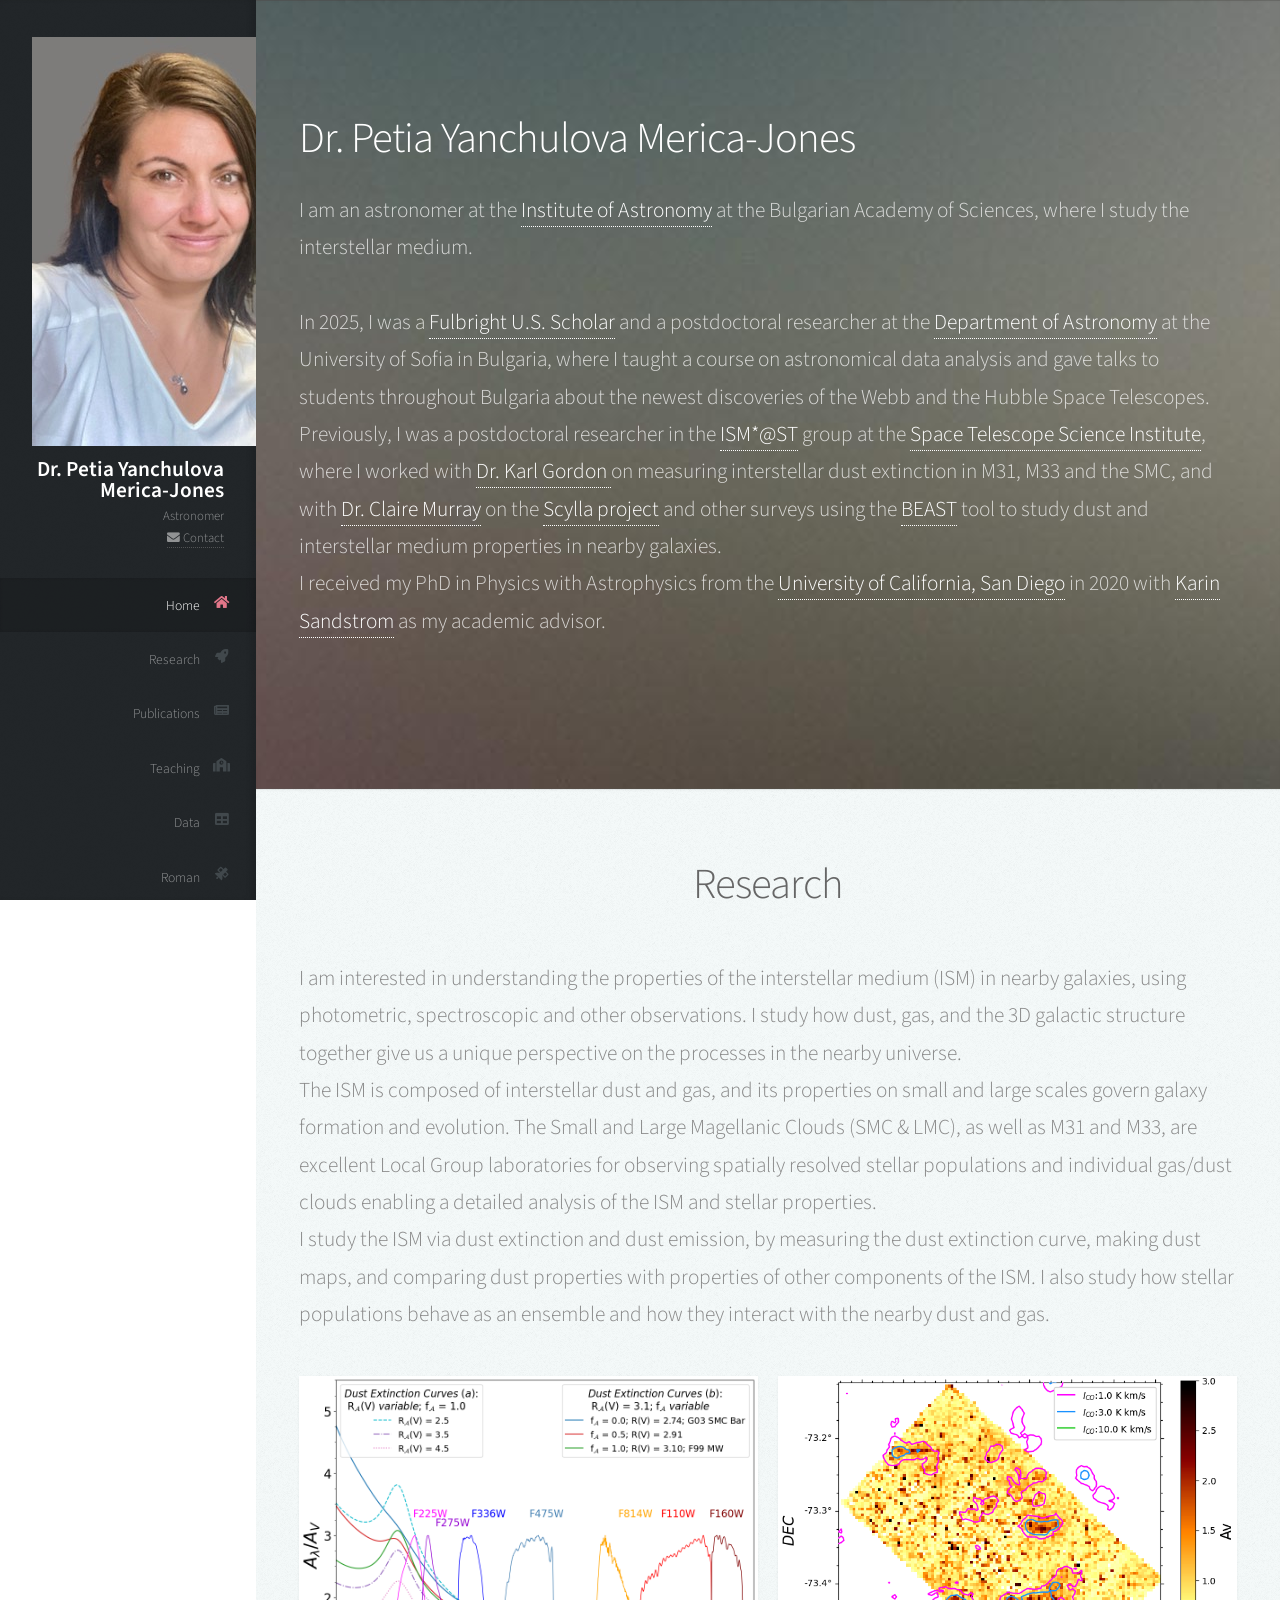
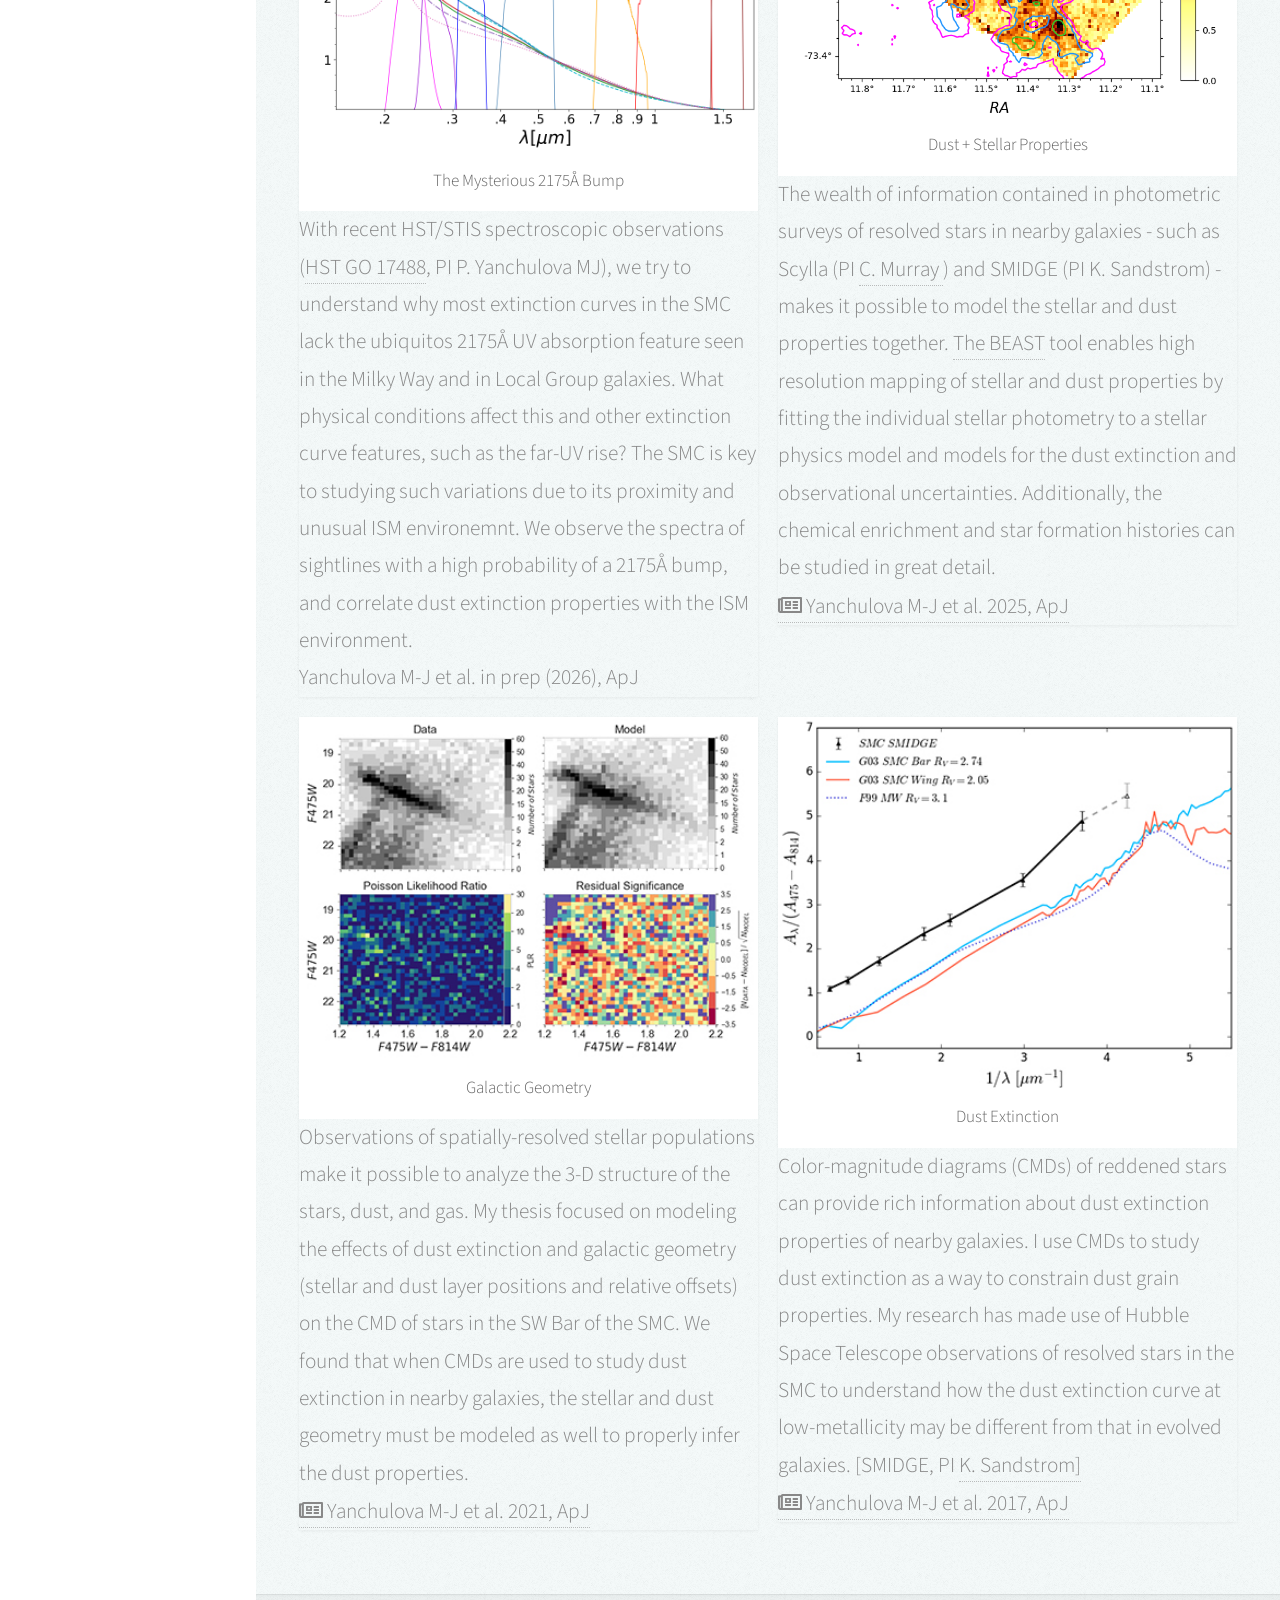
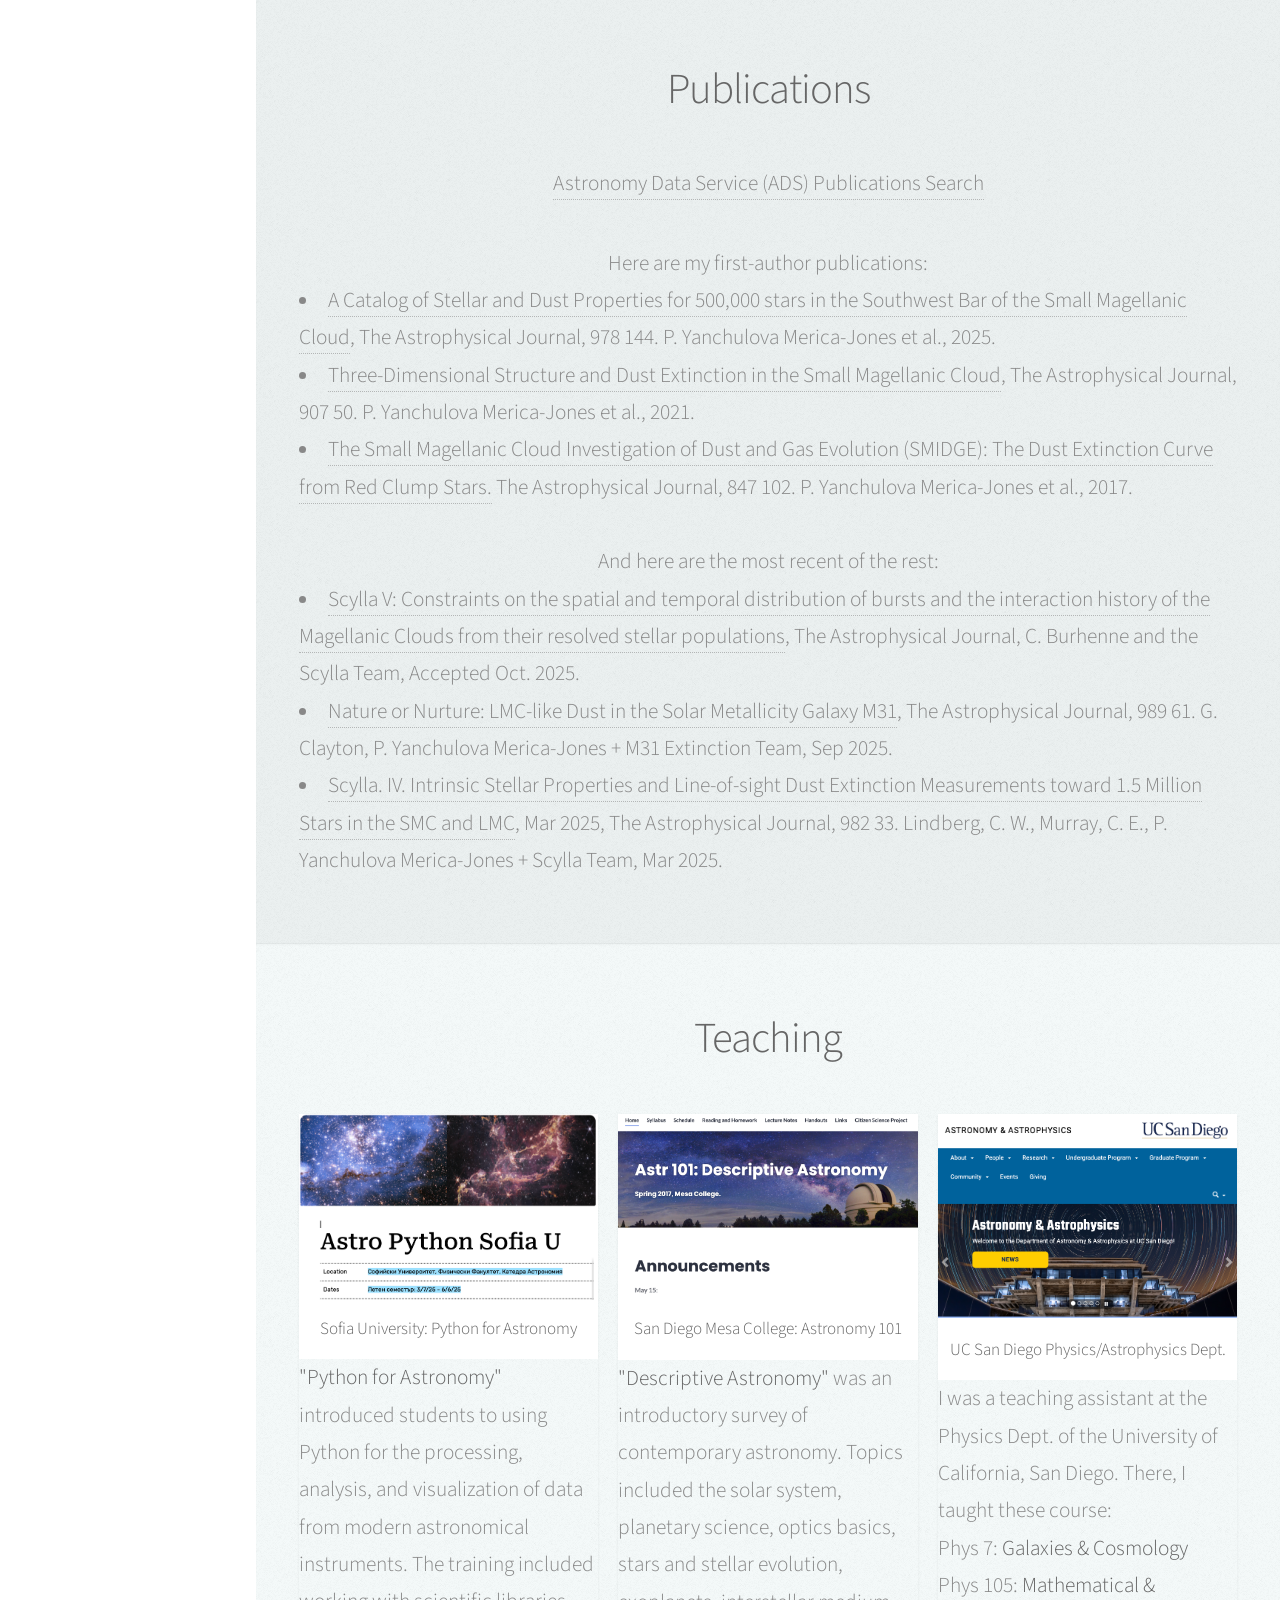
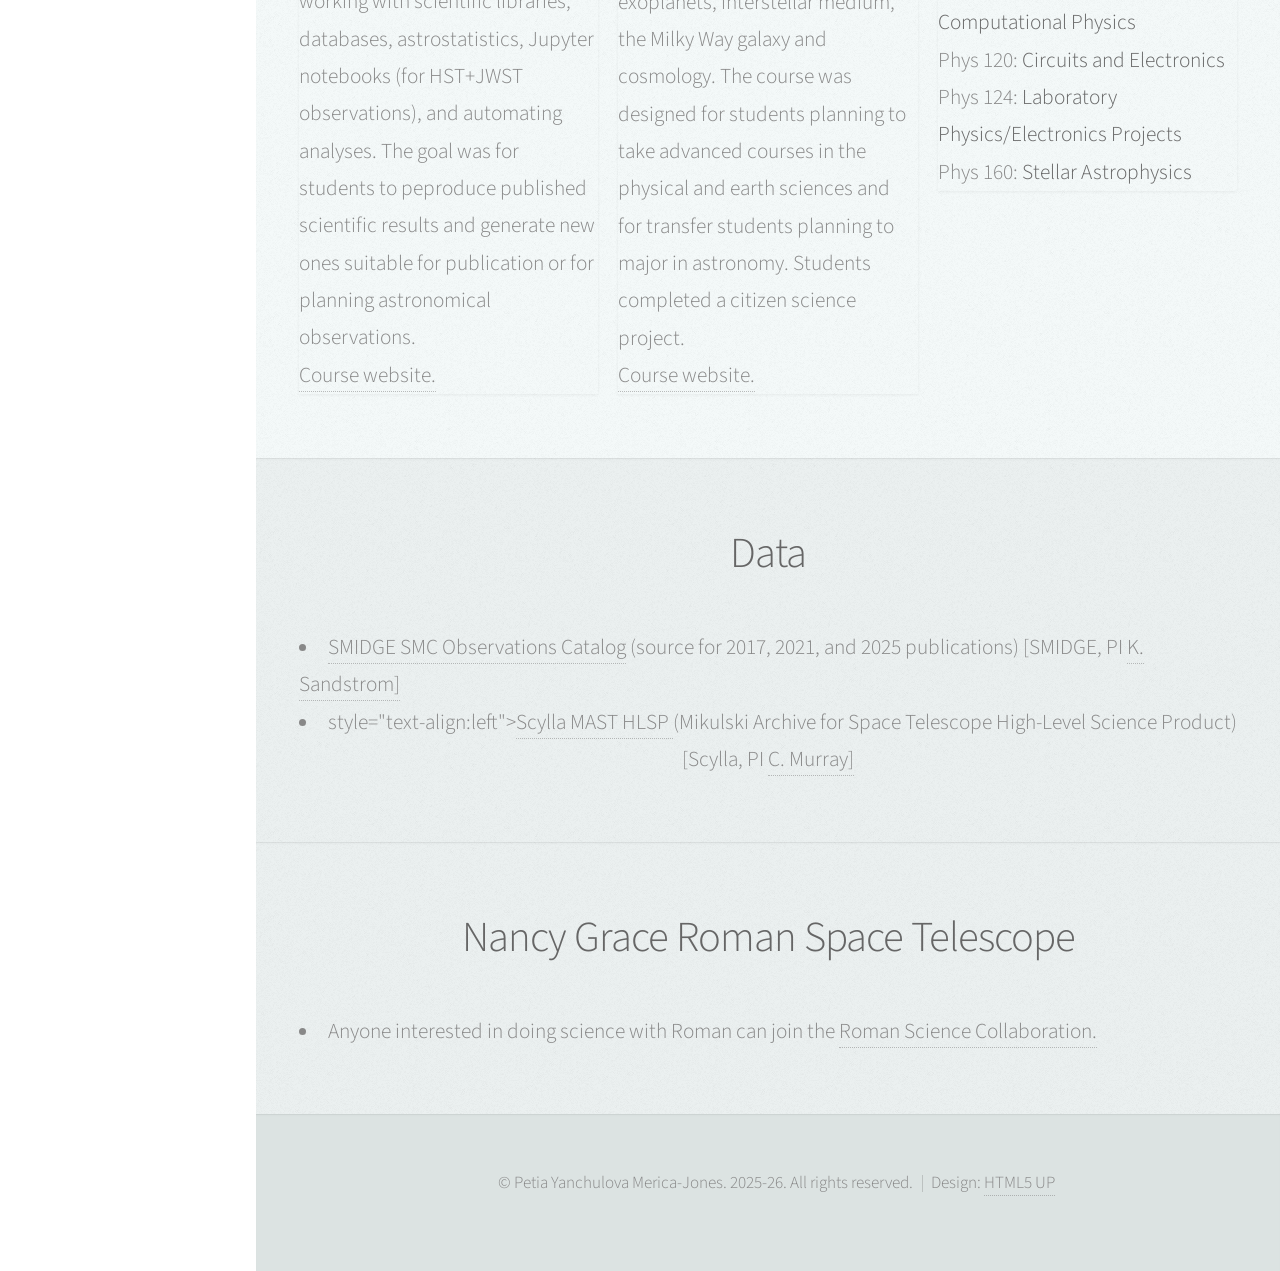
==== commit 68d279b1: "intro, align, pubs, data" ====
--- a/index.html
+++ b/index.html
@@ -66,33 +66,30 @@
 							<header>
 								<h2 style="text-align:left", class="alt"><strong>Dr. Petia Yanchulova Merica-Jones</strong> </h2>
 								<p style="text-align:left" >
-									I work at the Institute of Astronomy at the <a href="http://astro.bas.bg/"
-									target="_blank">Bulgarian Academy of Sciences.</a> where I study the interstellar
-									medium, and more specifically the properties of interstellar dust using photometric
-									and spectroscopic observations. I am interested in how dust and the 3D galactic
-									structure together give us a unique perspective on the processes in the nearby universe.
-									My interests are in measuring the dust extinction curves in Local Group galaxies
-									(M31, M33, LMC and SMC), to understand how dust grain properties relate to the
-									surrounding interstellar medium. <br />
-									Earlier in 2025, I was a <a href="https://www.fulbright.bg" target="_blank">Fulbright U.S. Scholar</a>
+									I am an astronomer at the <a href="http://astro.bas.bg/"
+									target="_blank">Institute of Astronomy</a> at the Bulgarian Academy of Sciences,
+									where I study the interstellar medium. <br /> <br />
+
+									In 2025, I was a <a href="https://www.fulbright.bg" target="_blank">Fulbright U.S. Scholar</a>
 									and a postdoctoral researcher at the <a href="http://astro.phys.uni-sofia.bg/"
-									target="_blank">Department of Astronomy</a>
-									at Sofia University in Bulgaria, where I taught a course on astronomical data analysis
-									and gave talks to students throughout Bulgaria about the newest discoveries of the
-									James Webb and the Hubble Space Telescopes. <br />
+									target="_blank">Department of Astronomy</a> at the University of Sofia in Bulgaria,
+									where I taught a course on astronomical data analysis and gave talks to students
+									throughout Bulgaria about the newest discoveries of the Webb and the Hubble Space
+									Telescopes. <br />
+
 									Previously, I was a postdoctoral researcher in the
 									<a href="https://sites.google.com/view/ism-stsci/" target="_blank">ISM*@ST</a>
 									group at the <a href="http://www.stsci.edu/" target="_blank">Space Telescope Science Institute</a>,
 									where I worked with <a href="https://karllark.github.io" target = "_blank">Dr. Karl Gordon </a>
 									on measuring interstellar dust extinction in M31, M33 and the SMC, and with
 									<a href="https://cmurray-astro.github.io/" target="_blank">Dr. Claire Murray</a>
-									on the Scylla project and other surveys using the
+									on the <a href="https://archive.stsci.edu/hlsp/scylla" target="_blank">Scylla project</a> and other surveys using the
 									<a href="https://beast.readthedocs.io/en/latest/" target="_blank">BEAST</a> tool to
 									study dust and interstellar medium properties in nearby galaxies. <br />
 									I received my PhD in Physics with Astrophysics from the <a href="https://astro.ucsd.edu"
-									target="_blank">University of California, San Diego</a> in 2020 where
+									target="_blank">University of California, San Diego</a> in 2020 with
 									<a href="https://karinsandstrom.github.io/" target="_blank">Karin Sandstrom</a>
-									was my academic advisor.</p>
+									as my academic advisor.</p>
 							</header>
 
 							<!-- <footer>
@@ -110,26 +107,32 @@
 								<h2>Research</h2>
 							</header>
 
-							<p>I am interested in understanding the properties of the interstellar medium (ISM) in nearby
-								galaxies. The ISM, comprised of interstellar dust and gas, and its properties on small
+							<p style="text-align:left" >
+								I am interested in understanding the properties of the interstellar medium (ISM) in nearby
+								galaxies, using photometric, spectroscopic and other observations. I study how dust, gas,
+								and the 3D galactic structure together give us a unique perspective on the processes in
+								the nearby universe. <br />
+								The ISM is composed of interstellar dust and gas, and its properties on small
 								and large scales govern galaxy formation and evolution. The Small and Large Magellanic
-								Clouds (SMC & LMC), as well as M31 and M33, are excellent laboratories for
+								Clouds (SMC & LMC), as well as M31 and M33, are excellent Local Group laboratories for
 								observing spatially resolved stellar populations and individual gas/dust clouds enabling
-								a detailed analysis of the ISM and stellar properties. I study the ISM via dust
-								extinction and dust emission, by measuring the dust extinction curve, making dust maps,
-								and comparing dust properties with properties of other components of the ISM. I also
-								study how stellar populations behave as an ensemble and how they interact with the
-								nearby dust and gas.</p>
+								a detailed analysis of the ISM and stellar properties. <br />
+								I study the ISM via dust extinction and dust emission, by measuring the dust extinction
+								curve, making dust maps, and comparing dust properties with properties of other
+								components of the ISM. I also study how stellar populations behave as an ensemble and
+								how they interact with the nearby dust and gas.</p>
 
 							<div class="row">
-								<div class="col-4 col-12-mobile">
+								<div class="col-6 col-12-mobile">
 									<article class="item">
 										<a href="#" class="image fit"><img src="images/rv_fa_vary_bands.png" alt="" /></a>
 										<header>
 											<h3>The Mysterious 2175&angst; Bump</h3>
 										</header>
-										<p>
-											With recent HST/STIS spectroscopic observations (PI P. Yanchulova MJ),
+										<p style="text-align:left" >
+											With recent HST/STIS spectroscopic observations
+											(<a href="https://www.stsci.edu/hst-program-info/program/?program=17488"
+												target="_blank">HST GO 17488</a>, PI P. Yanchulova MJ),
 											we try to understand why most extinction curves in the SMC lack the
 											ubiquitos 2175&angst; UV absorption feature seen in the
 											Milky Way and in Local Group galaxies. What physical conditions affect
@@ -138,19 +141,19 @@
 											environemnt. We observe the spectra of sightlines with a high probability
 											of a 2175&angst; bump, and correlate dust extinction properties with
 											the ISM environment. <br />
-											Yanchulova M-J et al. in prep (2025), ApJ</span></a>
-										</p>
-									</article>
-								</div>
-
-
-								<div class="col-4 col-12-mobile">
+											Yanchulova M-J et al. in prep (2026), ApJ</span></a>
+										</p>
+									</article>
+								</div>
+
+
+								<div class="col-6 col-12-mobile">
 									<article class="item">
 										<a href="#" class="image fit"><img src="images/co_av_map_contours_full_grid_deg.png" alt="" /></a>
 										<header>
 											<h3>Dust + Stellar Properties</h3>
 										</header>
-										<p>
+										<p style="text-align:left" >
 											The wealth of information contained in photometric surveys of resolved stars
 											in nearby galaxies - such as Scylla
 											(PI <a href="https://cmurray-astro.github.io/#" target="_blank">C. Murray </a>)
@@ -165,13 +168,15 @@
 										</p>
 									</article>
 								</div>
-								<div class="col-4 col-12-mobile">
+
+								<div class="col-6 col-12-mobile">
 									<article class="item">
 										<a href="#" class="image fit"><img src="images/smc_cmd_panel_sm.jpg" alt="" /></a>
 										<header>
 											<h3>Galactic Geometry</h3>
 										</header>
-										<p> Observations of spatially-resolved stellar populations make it possible to
+										<p style="text-align:left" >
+											Observations of spatially-resolved stellar populations make it possible to
 											analyze the 3-D structure of the stars, dust, and gas. My thesis focused on
 											modeling the effects of dust extinction and galactic geometry (stellar and
 											dust layer positions and relative offsets) on the CMD of stars	in the SW
@@ -186,13 +191,15 @@
 										</p>
 									</article>
 								</div>
-								<div class="col-4 col-12-mobile">
+
+								<div class="col-6 col-12-mobile">
 									<article class="item">
 										<a href="#" class="image fit"><img src="images/smc_rc_curves_sm.jpg" alt="" /></a>
 										<header>
 											<h3>Dust Extinction</h3>
 										</header>
-										<p> Color-magnitude diagrams (CMDs) of reddened stars can provide rich
+										<p style="text-align:left" >
+											Color-magnitude diagrams (CMDs) of reddened stars can provide rich
 											information about dust extinction properties of nearby galaxies. I use CMDs
 											to study dust extinction as a way to constrain dust grain properties. My
 											research has made use of Hubble Space Telescope observations of resolved
@@ -218,9 +225,24 @@
 
 							<p><a href="https://ui.adsabs.harvard.edu/search/q=author%3A(%22Yanchulova%22%20OR%20%22Yanchulova%20Merica-Jones%2C%20Petia%22)&sort=date%20desc%2C%20bibcode%20desc&p_=0" target="_blank">Astronomy Data Service (ADS) Publications Search</a></p>
 
-									<li style="text-align:left;">Large Variations Seen in First Ultraviolet Spectroscopic M33 Dust
-										Extinction Curves, ApJ submitted Aug 2025, K. D. Gordon, P. Yanchulova Merica-Jones,
-										+ M33 Extinction Team.  </li>
+									Here are my first-author publications:
+
+									<li style="text-align:left"><a href="https://ui.adsabs.harvard.edu/abs/2025ApJ...978..144Y/abstract"
+										target="_blank">A Catalog of Stellar and Dust Properties for 500,000 stars in
+										the Southwest Bar of the Small Magellanic Cloud</a>, The Astrophysical Journal,
+										978 144. P. Yanchulova Merica-Jones et al., 2025.</li>
+									<li style="text-align:left"><a href="https://ui.adsabs.harvard.edu/abs/2021ApJ...907...50Y/abstract"
+										target="_blank">Three-Dimensional Structure and Dust Extinction in the
+										Small Magellanic Cloud</a>, The Astrophysical Journal, 907 50. P. Yanchulova
+										Merica-Jones et al., 2021. </li>
+									<li style="text-align:left"><a href="https://ui.adsabs.harvard.edu/abs/2017ApJ...847..102Y/abstract"
+										target="_blank">The Small Magellanic Cloud Investigation of Dust and Gas
+										Evolution (SMIDGE): The Dust Extinction Curve from Red Clump Stars.</a> The
+										Astrophysical Journal, 847 102. P. Yanchulova Merica-Jones et al., 2017.</li>
+
+									<br />
+									And here are the most recent of the rest:
+
 									<li style="text-align:left"><a href="https://ui.adsabs.harvard.edu/link_gateway/2025arXiv251102947B/EPRINT_PDF"
 										target="_blank">Scylla V: Constraints on the spatial and temporal distribution
 										of bursts and the interaction history of the Magellanic Clouds from their
@@ -235,19 +257,9 @@
 										Extinction Measurements toward 1.5 Million Stars in the SMC and LMC</a>, Mar 2025,
 										The Astrophysical Journal, 982 33. Lindberg, C. W., Murray, C. E.,
 										P. Yanchulova Merica-Jones + Scylla Team, Mar 2025.
+
 										</li>
-									<li style="text-align:left"><a href="https://ui.adsabs.harvard.edu/abs/2025ApJ...978..144Y/abstract"
-										target="_blank">A Catalog of Stellar and Dust Properties for 500,000 stars in
-										the Southwest Bar of the Small Magellanic Cloud</a>, The Astrophysical Journal,
-										978 144. P. Yanchulova Merica-Jones et al., 2025.</li>
-									<li style="text-align:left"><a href="https://ui.adsabs.harvard.edu/abs/2021ApJ...907...50Y/abstract"
-										target="_blank">Three-Dimensional Structure and Dust Extinction in the
-										Small Magellanic Cloud</a>, The Astrophysical Journal, 907 50. P. Yanchulova
-										Merica-Jones et al., 2021. </li>
-									<li style="text-align:left"><a href="https://ui.adsabs.harvard.edu/abs/2017ApJ...847..102Y/abstract"
-										target="_blank">The Small Magellanic Cloud Investigation of Dust and Gas
-										Evolution (SMIDGE): The Dust Extinction Curve from Red Clump Stars.</a> The
-										Astrophysical Journal, 847 102. P. Yanchulova Merica-Jones et al., 2017.</li>
+
 						</div>
 					</section>
 
@@ -266,8 +278,8 @@
 										<header>
 											<h3>Sofia University: Python for Astronomy</h3>
 										</header>
-										<p>
-											"Python for Astronomy" introduced students to using Python for the processing,
+										<p style="text-align:left">
+											<b>"Python for Astronomy"</b> introduced students to using Python for the processing,
 											analysis, and visualization of data from modern astronomical instruments.
 											The training included working with scientific libraries, databases,
 											astrostatistics, Jupyter notebooks (for HST+JWST observations), and
@@ -286,8 +298,8 @@
 										<header>
 											<h3>San Diego Mesa College: Astronomy 101</h3>
 										</header>
-										<p>
-											"Descriptive Astronomy" was an introductory survey of contemporary astronomy.
+										<p style="text-align:left">
+											<b>"Descriptive Astronomy"</b> was an introductory survey of contemporary astronomy.
 											Topics included the solar system, planetary science, optics basics, stars and
 											stellar evolution, exoplanets, interstellar medium, the Milky Way galaxy and
 											cosmology. The course was designed for students planning to take advanced
@@ -304,14 +316,14 @@
 										<header>
 											<h3>UC San Diego Physics/Astrophysics Dept.</h3>
 										</header>
-										<p>
+										<p style="text-align:left">
 											I was a teaching assistant at the Physics Dept. of the University of
 											California, San Diego. There, I taught these course: <br />
-											Phys 7:   Galaxies & Cosmology <br />
-											Phys 105: Mathematical & Computational Physics <br />
-											Phys 120: Circuits and Electronics <br />
-											Phys 124: Laboratory Physics/Electronics Projects <br />
-											Phys 160: Stellar Astrophysics <br />
+											Phys 7:   <b>Galaxies & Cosmology</b> <br />
+											Phys 105: <b>Mathematical & Computational Physics</b> <br />
+											Phys 120: <b>Circuits and Electronics</b> <br />
+											Phys 124: <b>Laboratory Physics/Electronics Projects</b> <br />
+											Phys 160: <b>Stellar Astrophysics</b> <br />
 										</p>
 									</article>
 								</div>
@@ -332,6 +344,11 @@
 									<li style="text-align:left"><a href="https://tinyurl.com/smc-smidge"
 										target="_blank">SMIDGE SMC Observations Catalog</a> (source for 2017, 2021, and 2025 publications)
 									[SMIDGE, PI <a href="https://karinsandstrom.github.io/" target="_blank">K. Sandstrom] </a> </li>
+
+									<li> style="text-align:left"><a href="https://archive.stsci.edu/hlsp/scylla"
+																	target="_blank">Scylla MAST HLSP </a>
+									(Mikulski Archive for Space Telescope High-Level Science Product)
+										[Scylla, PI <a href="https://cmurray-astro.github.io" target="_blank">C. Murray] </a> </li>
 
 						</div>
 					</section>
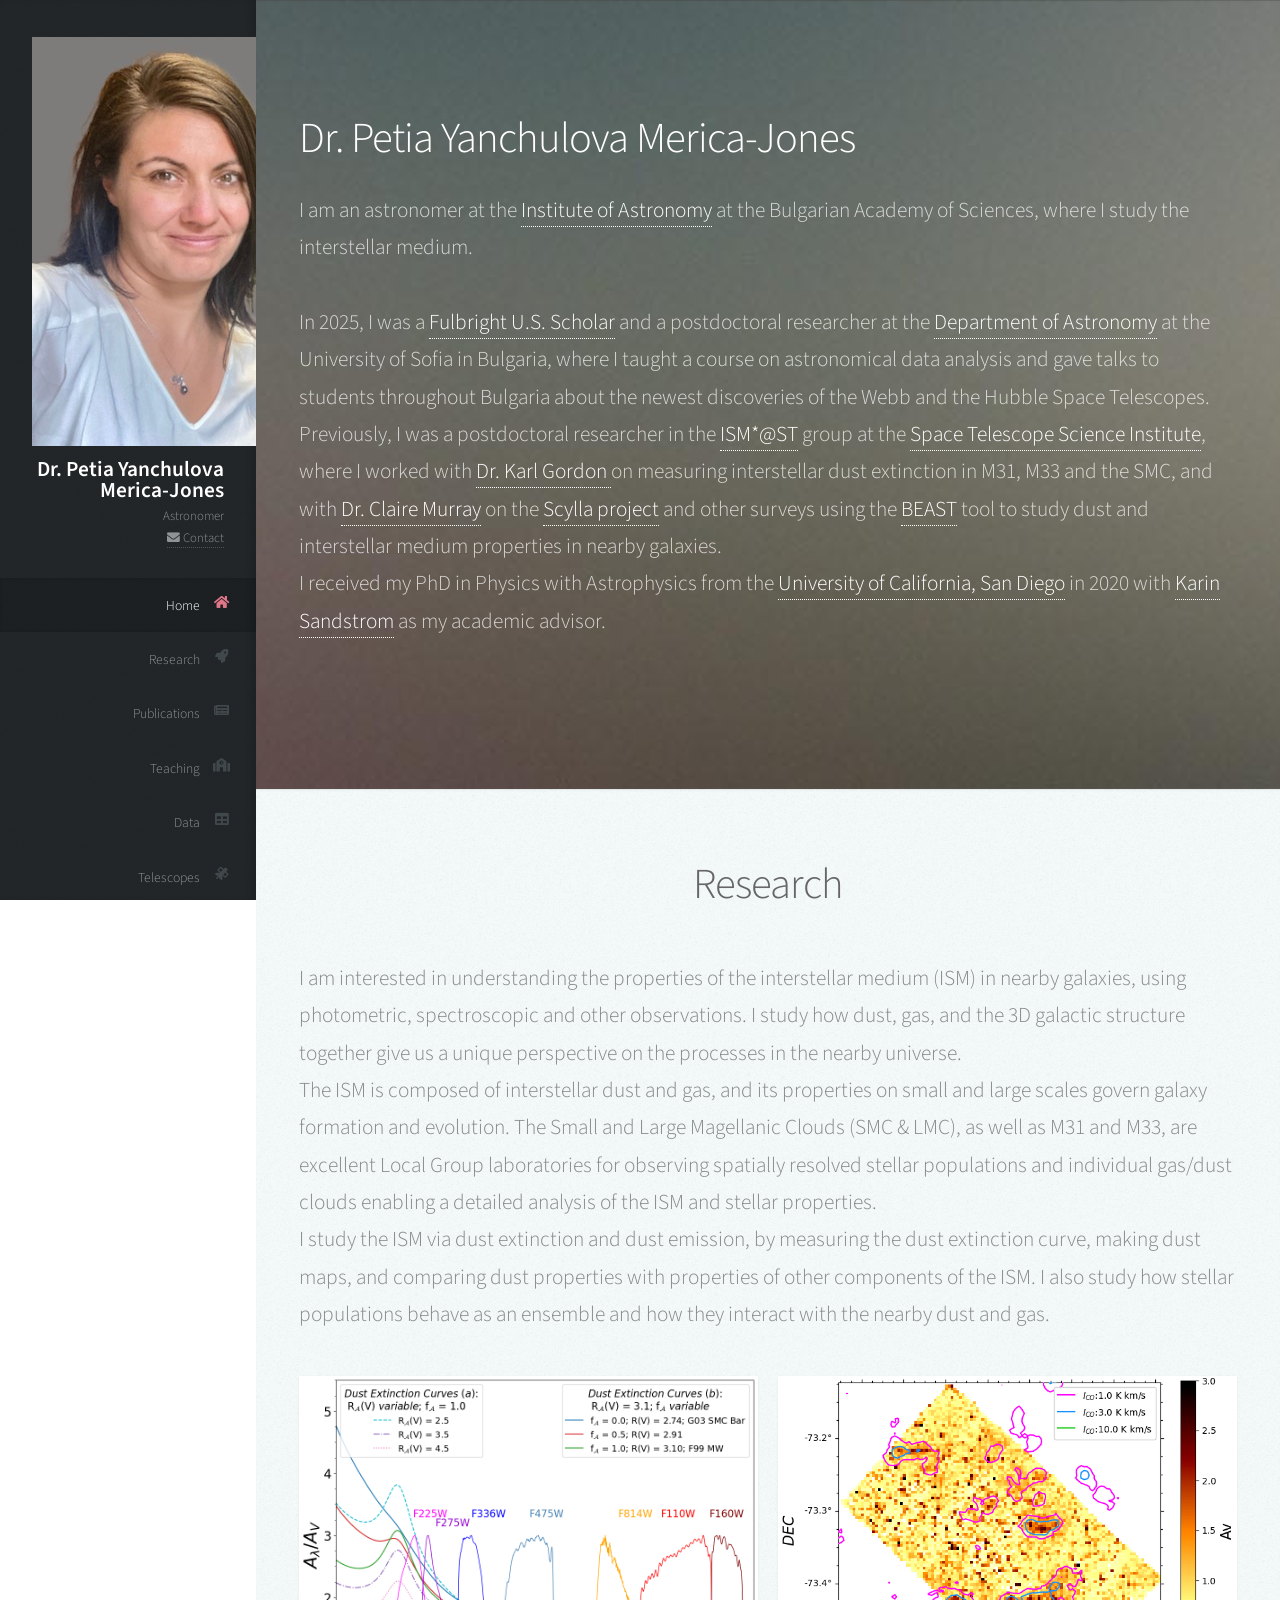
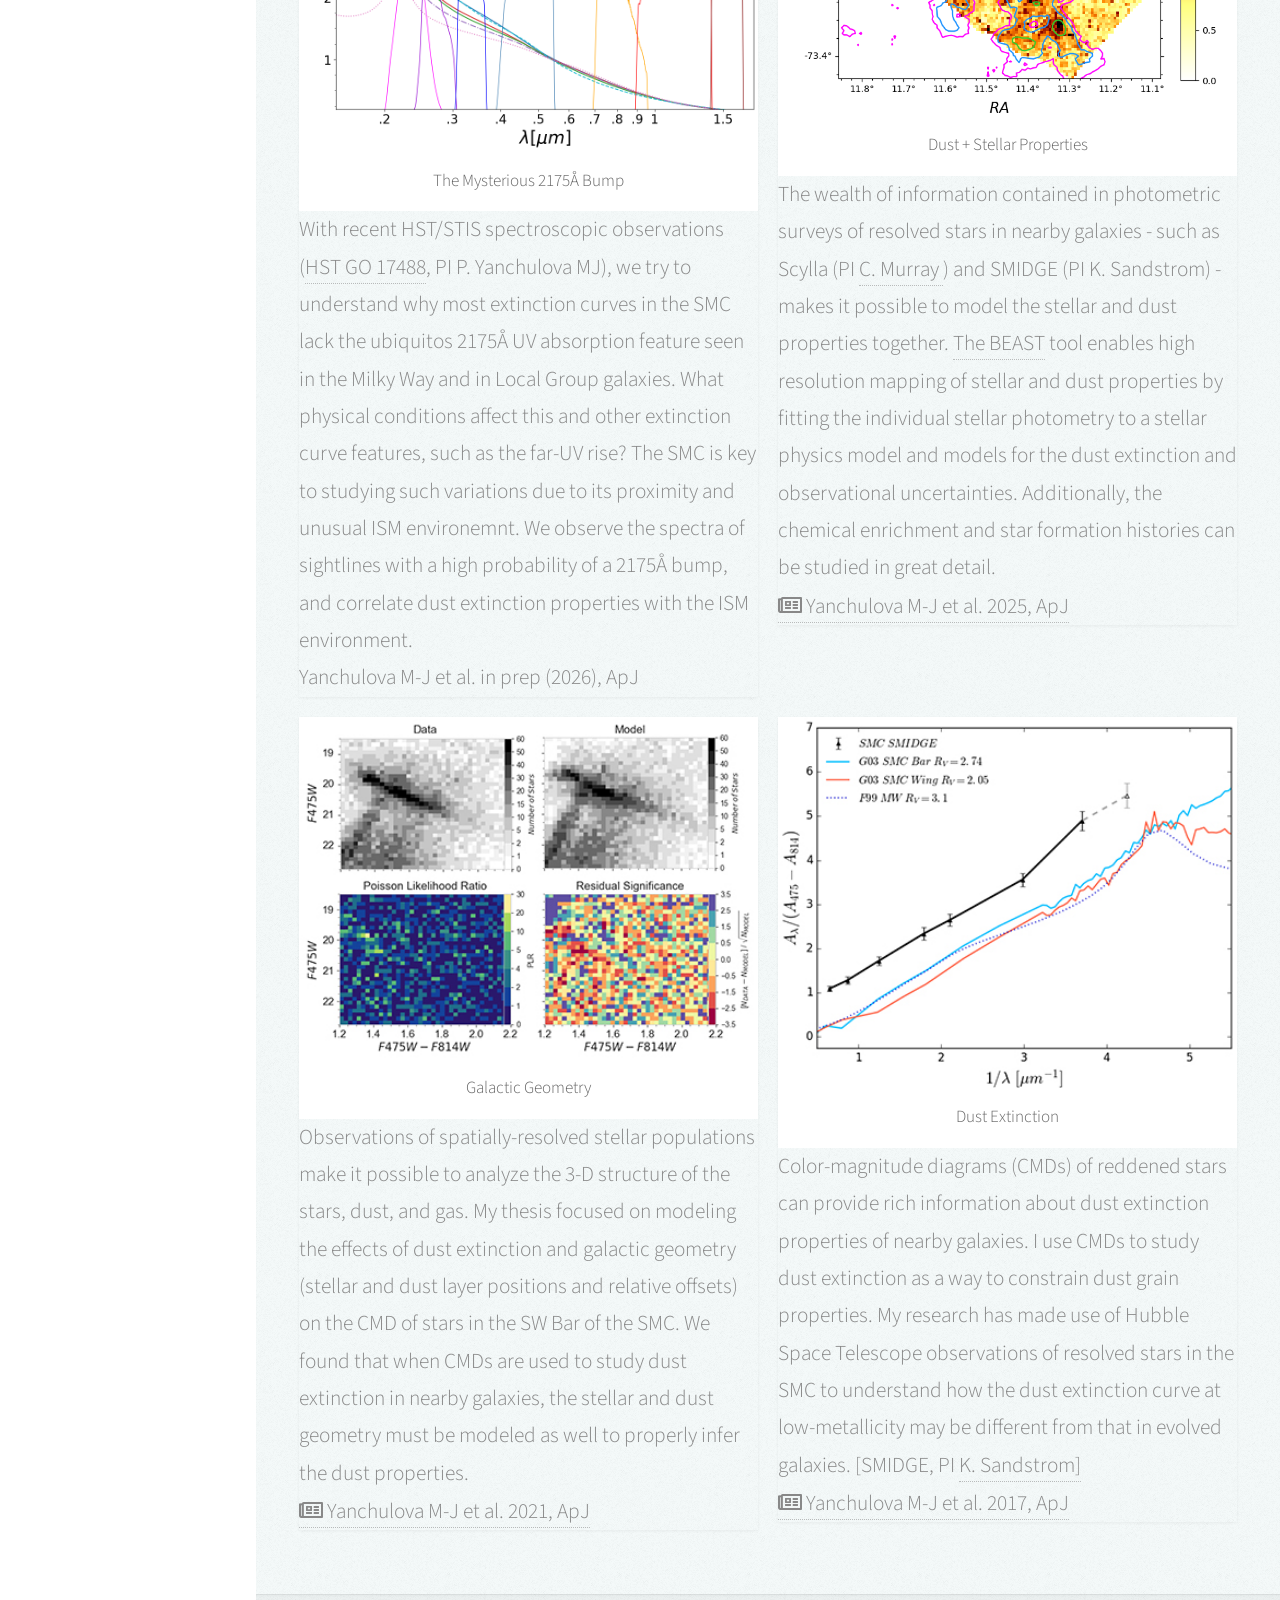
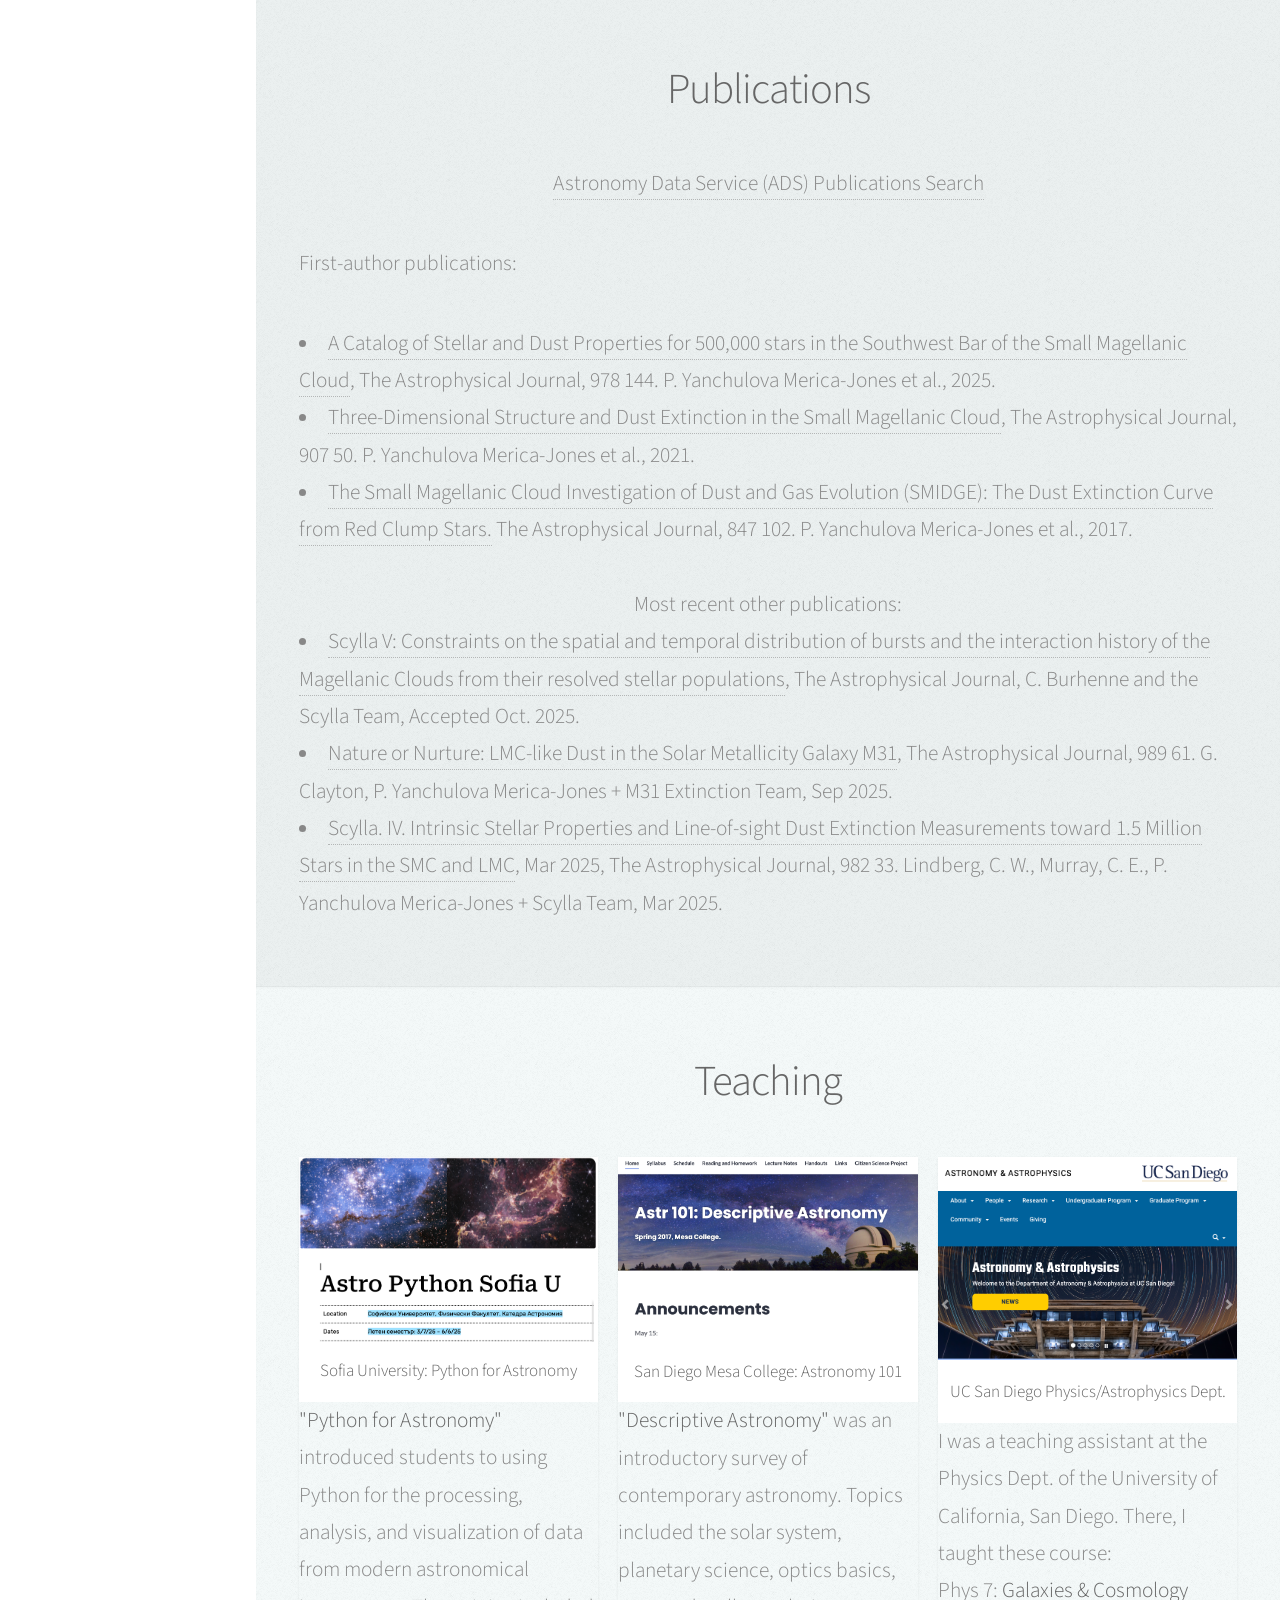
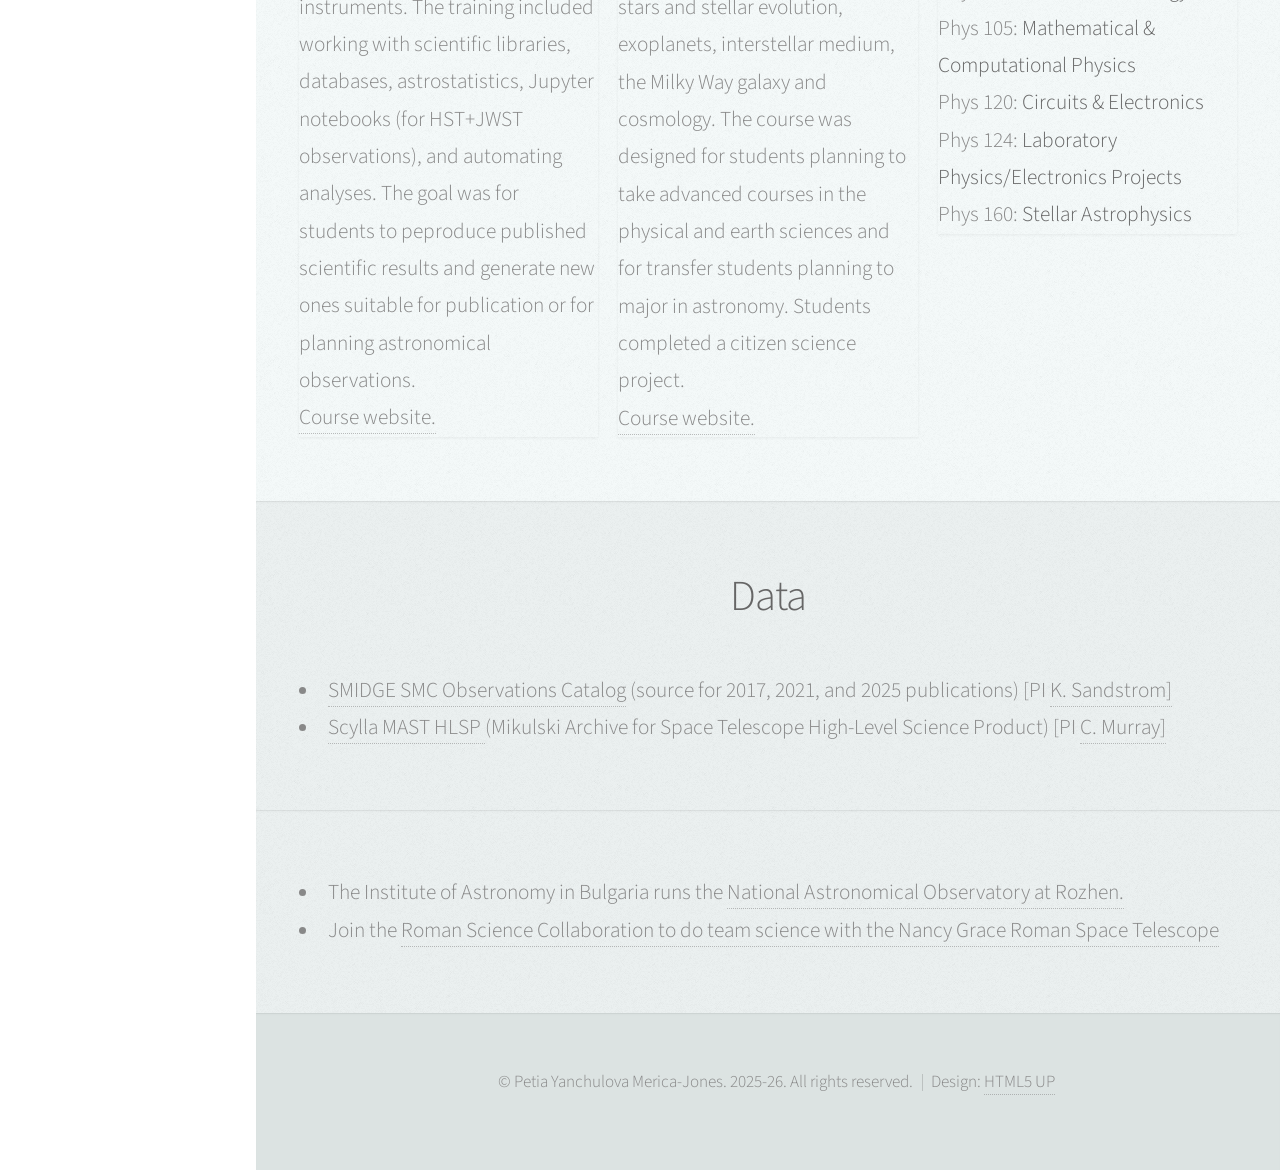
==== commit c7ed8d12: "obs, bugs" ====
--- a/index.html
+++ b/index.html
@@ -38,7 +38,7 @@
 								<li><a href="#publications" id="publications-link"><span class="icon solid fa-newspaper">Publications</span></a></li>
 								<li><a href="#teaching" id="teaching-link"><span class="icon solid fa-school">Teaching</span></a></li>
 								<li><a href="#data" id="data-link"><span class="icon solid fa-table">Data</span></a></li>
-								<li><a href="#roman" id="roman-link"><span class="icon solid fa-satellite">Roman</span></a></li>
+								<li><a href="#telescopes" id="telescopes-link"><span class="icon solid fa-satellite">Telescopes</span></a></li>
 							</ul>
 						</nav>
 
@@ -225,7 +225,7 @@
 
 							<p><a href="https://ui.adsabs.harvard.edu/search/q=author%3A(%22Yanchulova%22%20OR%20%22Yanchulova%20Merica-Jones%2C%20Petia%22)&sort=date%20desc%2C%20bibcode%20desc&p_=0" target="_blank">Astronomy Data Service (ADS) Publications Search</a></p>
 
-									Here are my first-author publications:
+									<p style="text-align:left">First-author publications:
 
 									<li style="text-align:left"><a href="https://ui.adsabs.harvard.edu/abs/2025ApJ...978..144Y/abstract"
 										target="_blank">A Catalog of Stellar and Dust Properties for 500,000 stars in
@@ -241,7 +241,7 @@
 										Astrophysical Journal, 847 102. P. Yanchulova Merica-Jones et al., 2017.</li>
 
 									<br />
-									And here are the most recent of the rest:
+									Most recent other publications:
 
 									<li style="text-align:left"><a href="https://ui.adsabs.harvard.edu/link_gateway/2025arXiv251102947B/EPRINT_PDF"
 										target="_blank">Scylla V: Constraints on the spatial and temporal distribution
@@ -279,7 +279,7 @@
 											<h3>Sofia University: Python for Astronomy</h3>
 										</header>
 										<p style="text-align:left">
-											<b>"Python for Astronomy"</b> introduced students to using Python for the processing,
+											<strong>"Python for Astronomy"</strong> introduced students to using Python for the processing,
 											analysis, and visualization of data from modern astronomical instruments.
 											The training included working with scientific libraries, databases,
 											astrostatistics, Jupyter notebooks (for HST+JWST observations), and
@@ -299,7 +299,7 @@
 											<h3>San Diego Mesa College: Astronomy 101</h3>
 										</header>
 										<p style="text-align:left">
-											<b>"Descriptive Astronomy"</b> was an introductory survey of contemporary astronomy.
+											<strong>"Descriptive Astronomy"</strong> was an introductory survey of contemporary astronomy.
 											Topics included the solar system, planetary science, optics basics, stars and
 											stellar evolution, exoplanets, interstellar medium, the Milky Way galaxy and
 											cosmology. The course was designed for students planning to take advanced
@@ -319,9 +319,9 @@
 										<p style="text-align:left">
 											I was a teaching assistant at the Physics Dept. of the University of
 											California, San Diego. There, I taught these course: <br />
-											Phys 7:   <b>Galaxies & Cosmology</b> <br />
+											Phys 7:   <strong>Galaxies & Cosmology</strong> <br />
 											Phys 105: <b>Mathematical & Computational Physics</b> <br />
-											Phys 120: <b>Circuits and Electronics</b> <br />
+											Phys 120: <b>Circuits & Electronics</b> <br />
 											Phys 124: <b>Laboratory Physics/Electronics Projects</b> <br />
 											Phys 160: <b>Stellar Astrophysics</b> <br />
 										</p>
@@ -341,32 +341,36 @@
 								<h2>Data</h2>
 							</header>
 
+									<!--<li style="text-align:left"><a href=""
+																   target="_blank">SMC Extinction Curve Sightlines</a></li>
+																   -->
+
 									<li style="text-align:left"><a href="https://tinyurl.com/smc-smidge"
 										target="_blank">SMIDGE SMC Observations Catalog</a> (source for 2017, 2021, and 2025 publications)
-									[SMIDGE, PI <a href="https://karinsandstrom.github.io/" target="_blank">K. Sandstrom] </a> </li>
-
-									<li> style="text-align:left"><a href="https://archive.stsci.edu/hlsp/scylla"
+									[PI <a href="https://karinsandstrom.github.io/" target="_blank">K. Sandstrom] </a> </li>
+
+									<li style="text-align:left"><a href="https://archive.stsci.edu/hlsp/scylla"
 																	target="_blank">Scylla MAST HLSP </a>
 									(Mikulski Archive for Space Telescope High-Level Science Product)
-										[Scylla, PI <a href="https://cmurray-astro.github.io" target="_blank">C. Murray] </a> </li>
-
-						</div>
-					</section>
-
-				<!-- Roman ST -->
-					<section id="Roman ST" class="three">
-						<div class="container">
-
-							<header>
-								<h2>Nancy Grace Roman Space Telescope</h2>
-							</header>
-
-									<li style="text-align:left">
-
-										Anyone interested in doing science with Roman can join the
-										<a href="https://outerspace.stsci.edu/spaces/RSCPUB/overview" target="_blank">
-										   Roman Science Collaboration.</a>
-									 </li>
+										[PI <a href="https://cmurray-astro.github.io" target="_blank">C. Murray] </a> </li>
+
+						</div>
+					</section>
+
+				<!-- Telescopes -->
+					<section id="Telescopes" class="three">
+						<div class="container">
+
+							<li style="text-align:left">
+								The Institute of Astronomy in Bulgaria runs the
+								<a href="http://nao-rozhen.org/" target="_blank">National Astronomical Observatory at Rozhen.</a>
+							</li>
+
+							<li style="text-align:left">
+								Join the
+								<a href="https://outerspace.stsci.edu/spaces/RSCPUB/overview" target="_blank">
+								   Roman Science Collaboration to do team science with the Nancy Grace Roman Space Telescope</a>
+							 </li>
 
 						</div>
 					</section>
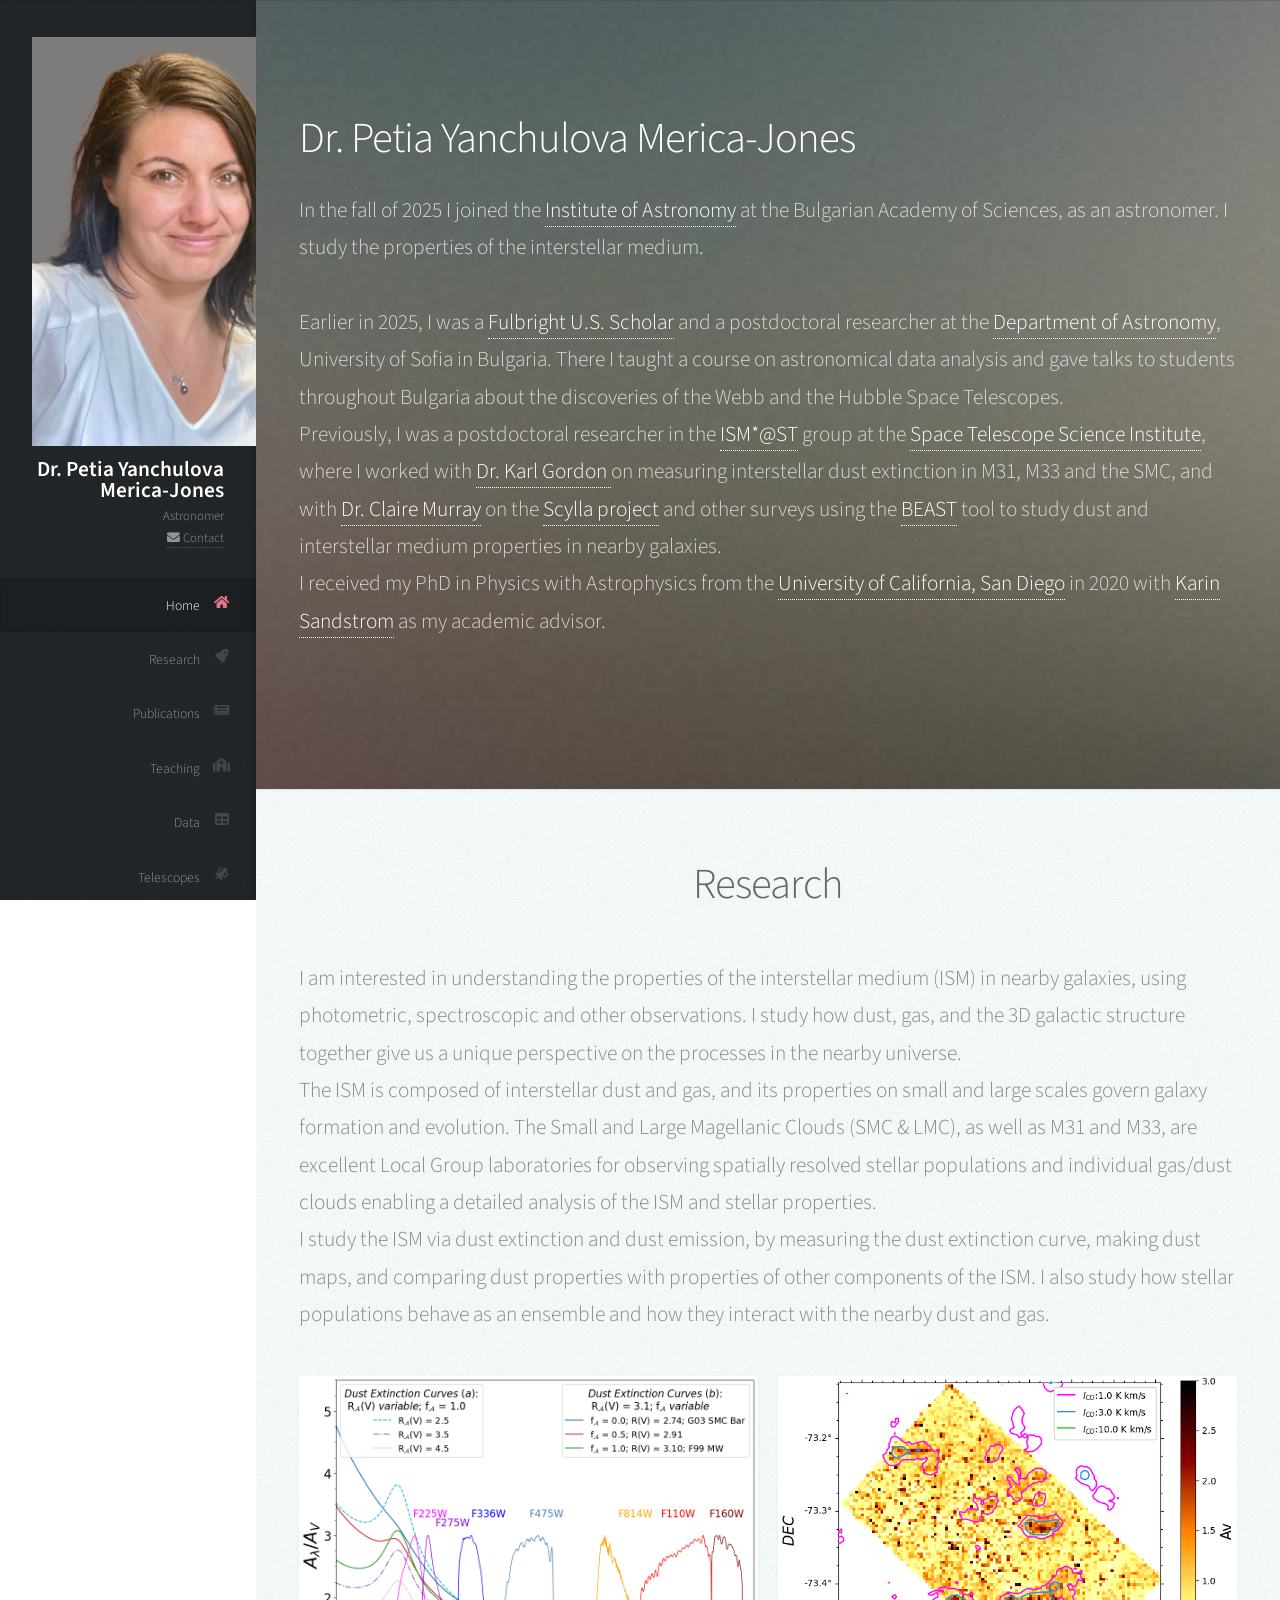
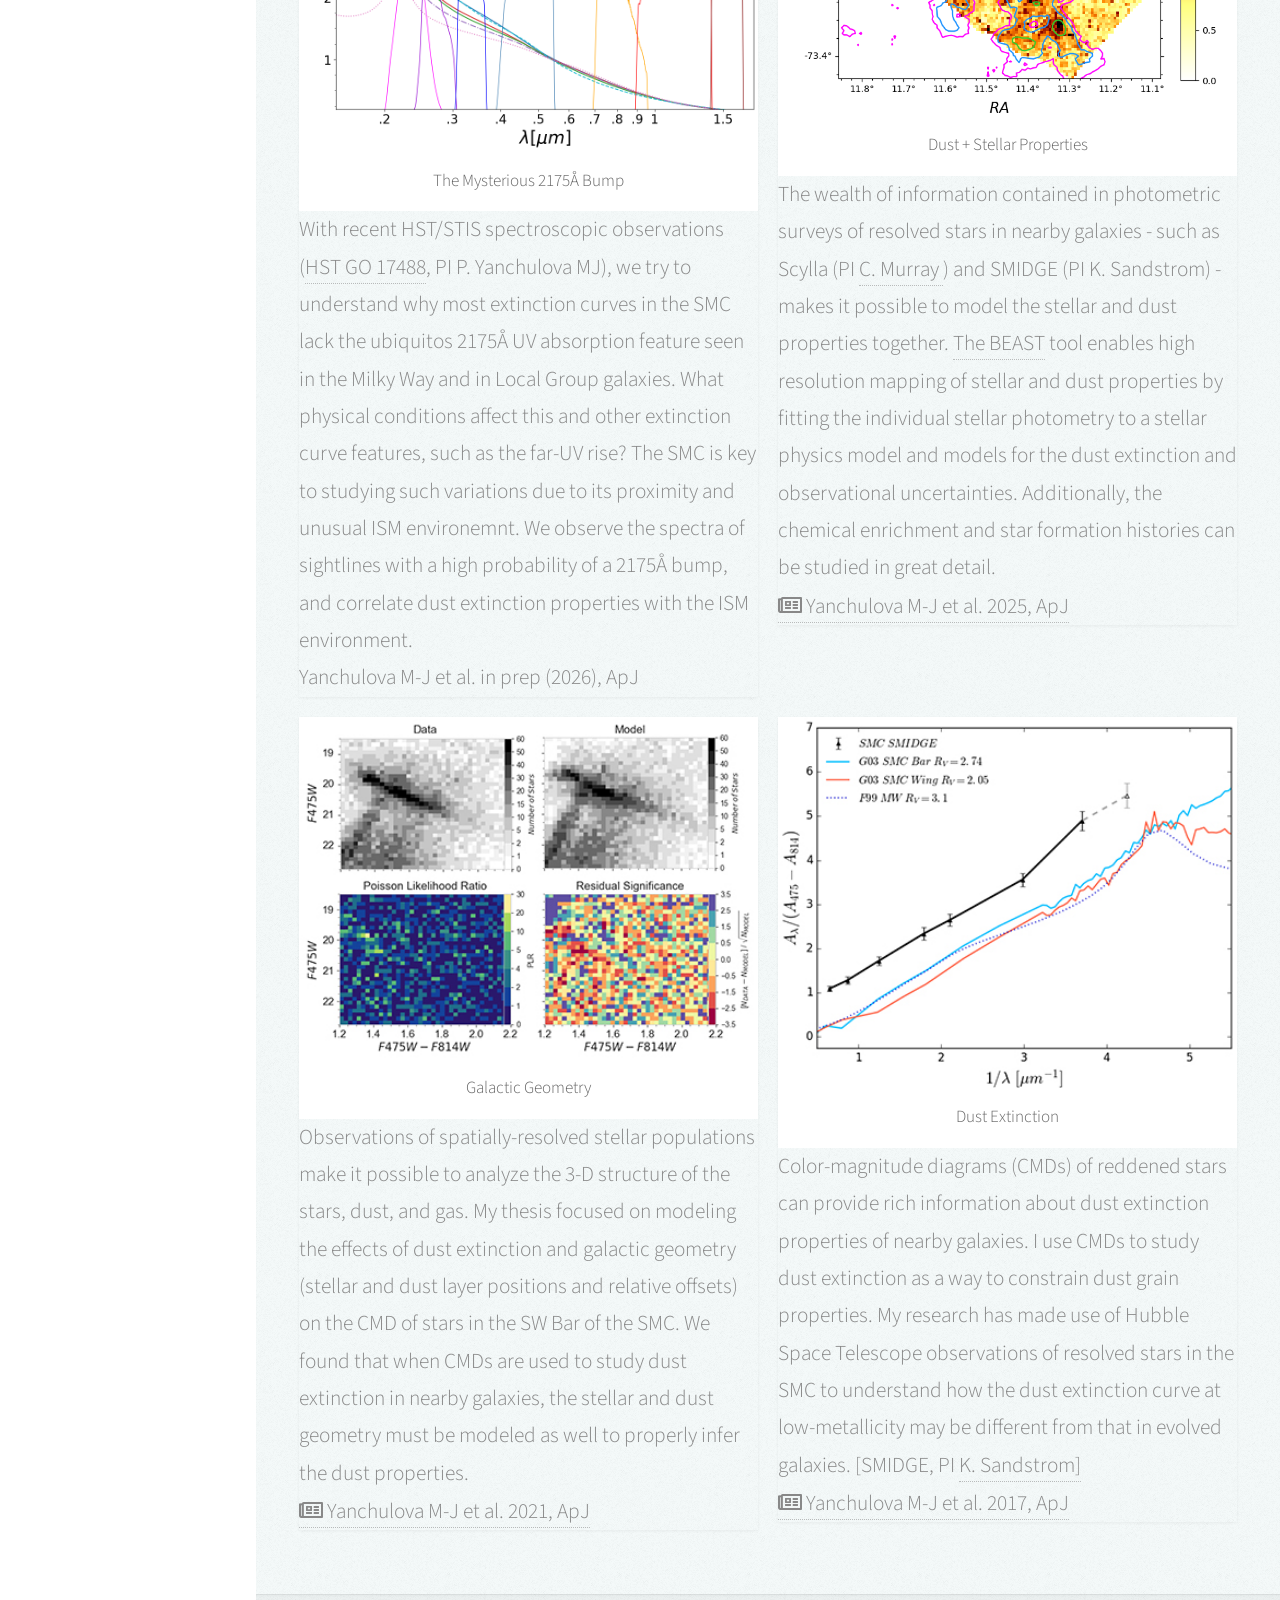
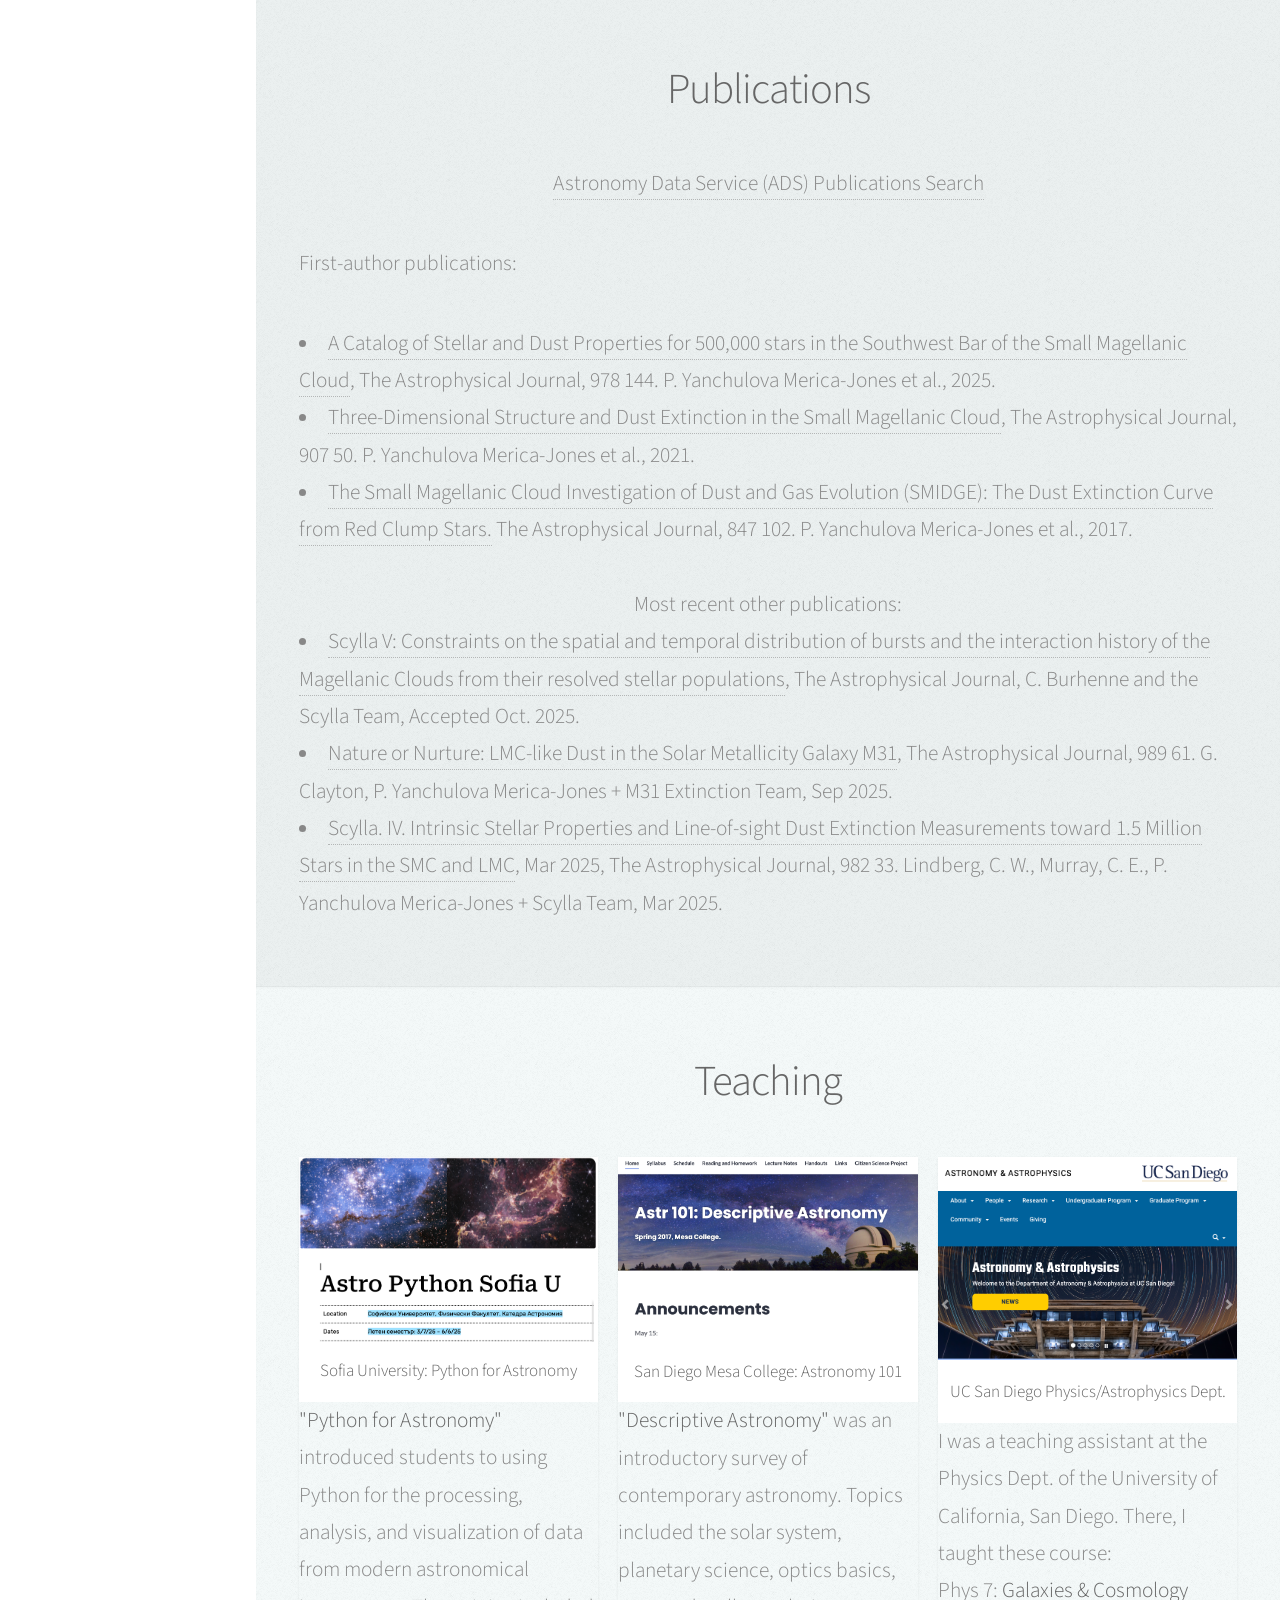
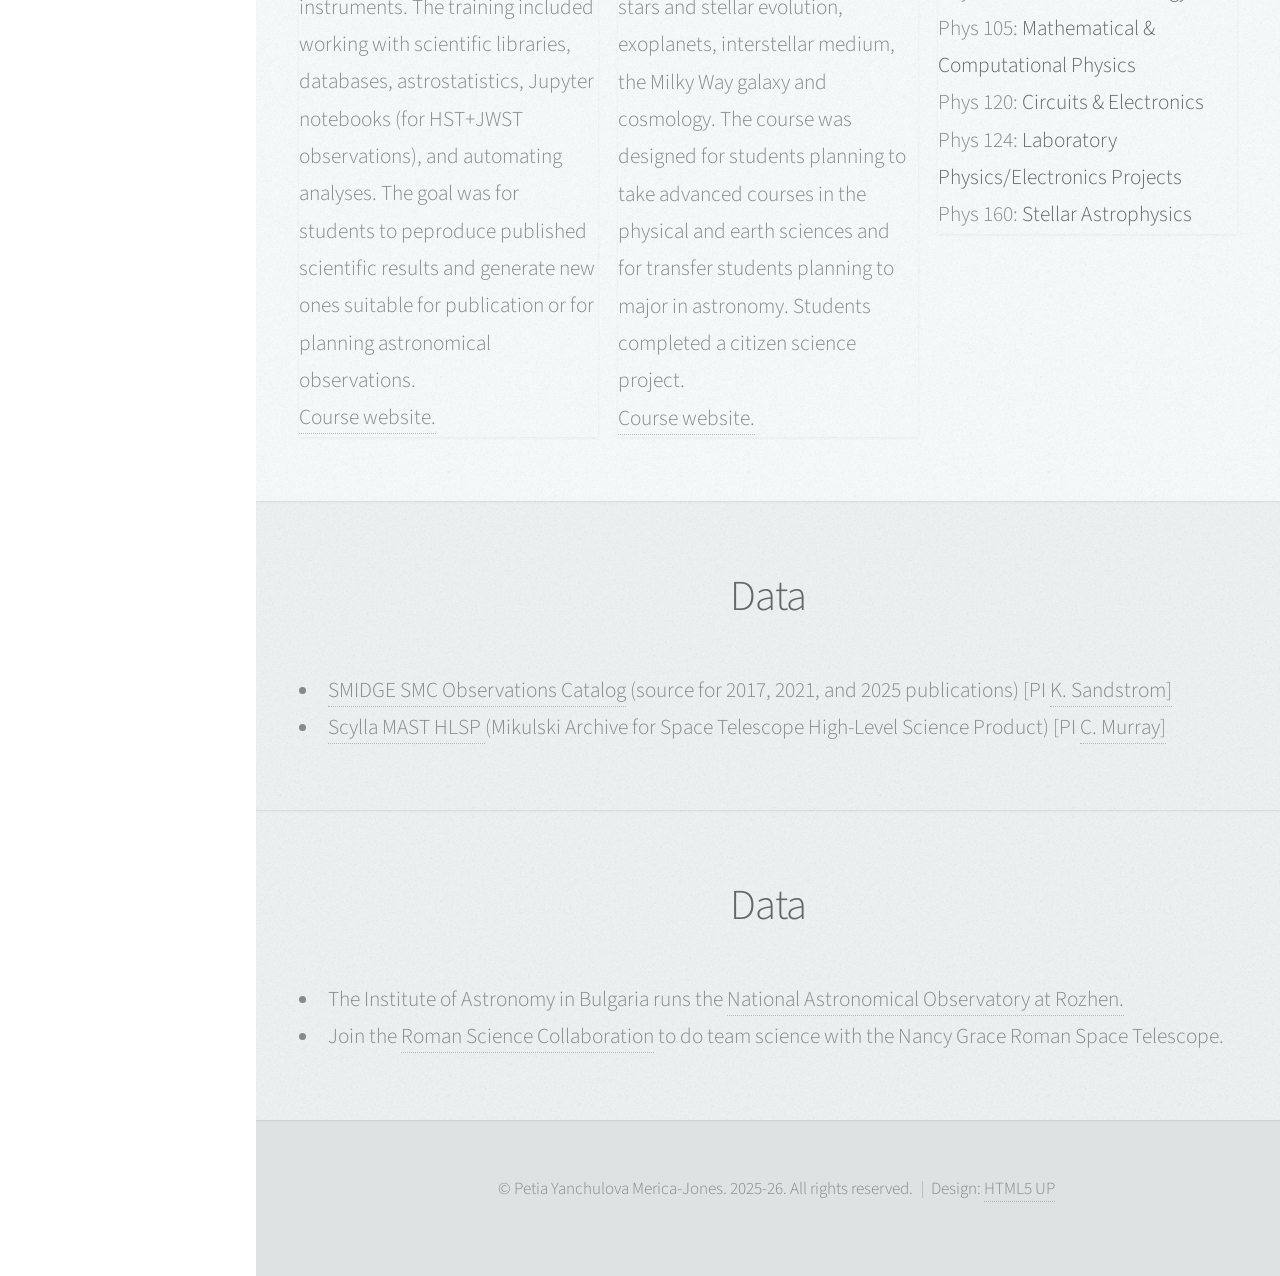
==== commit bf8c9d21: "small fixes" ====
--- a/index.html
+++ b/index.html
@@ -66,15 +66,15 @@
 							<header>
 								<h2 style="text-align:left", class="alt"><strong>Dr. Petia Yanchulova Merica-Jones</strong> </h2>
 								<p style="text-align:left" >
-									I am an astronomer at the <a href="http://astro.bas.bg/"
+									In the fall of 2025 I joined the <a href="http://astro.bas.bg/"
 									target="_blank">Institute of Astronomy</a> at the Bulgarian Academy of Sciences,
-									where I study the interstellar medium. <br /> <br />
-
-									In 2025, I was a <a href="https://www.fulbright.bg" target="_blank">Fulbright U.S. Scholar</a>
+									as an astronomer. I study the properties of the interstellar medium. <br /> <br />
+
+									Earlier in 2025, I was a <a href="https://www.fulbright.bg" target="_blank">Fulbright U.S. Scholar</a>
 									and a postdoctoral researcher at the <a href="http://astro.phys.uni-sofia.bg/"
-									target="_blank">Department of Astronomy</a> at the University of Sofia in Bulgaria,
-									where I taught a course on astronomical data analysis and gave talks to students
-									throughout Bulgaria about the newest discoveries of the Webb and the Hubble Space
+									target="_blank">Department of Astronomy</a>, University of Sofia in Bulgaria. There
+									I taught a course on astronomical data analysis and gave talks to students
+									throughout Bulgaria about the discoveries of the Webb and the Hubble Space
 									Telescopes. <br />
 
 									Previously, I was a postdoctoral researcher in the
@@ -361,6 +361,10 @@
 					<section id="Telescopes" class="three">
 						<div class="container">
 
+							<header>
+								<h2>Data</h2>
+							</header>
+
 							<li style="text-align:left">
 								The Institute of Astronomy in Bulgaria runs the
 								<a href="http://nao-rozhen.org/" target="_blank">National Astronomical Observatory at Rozhen.</a>
@@ -369,7 +373,7 @@
 							<li style="text-align:left">
 								Join the
 								<a href="https://outerspace.stsci.edu/spaces/RSCPUB/overview" target="_blank">
-								   Roman Science Collaboration to do team science with the Nancy Grace Roman Space Telescope</a>
+								   Roman Science Collaboration</a> to do team science with the Nancy Grace Roman Space Telescope.
 							 </li>
 
 						</div>
